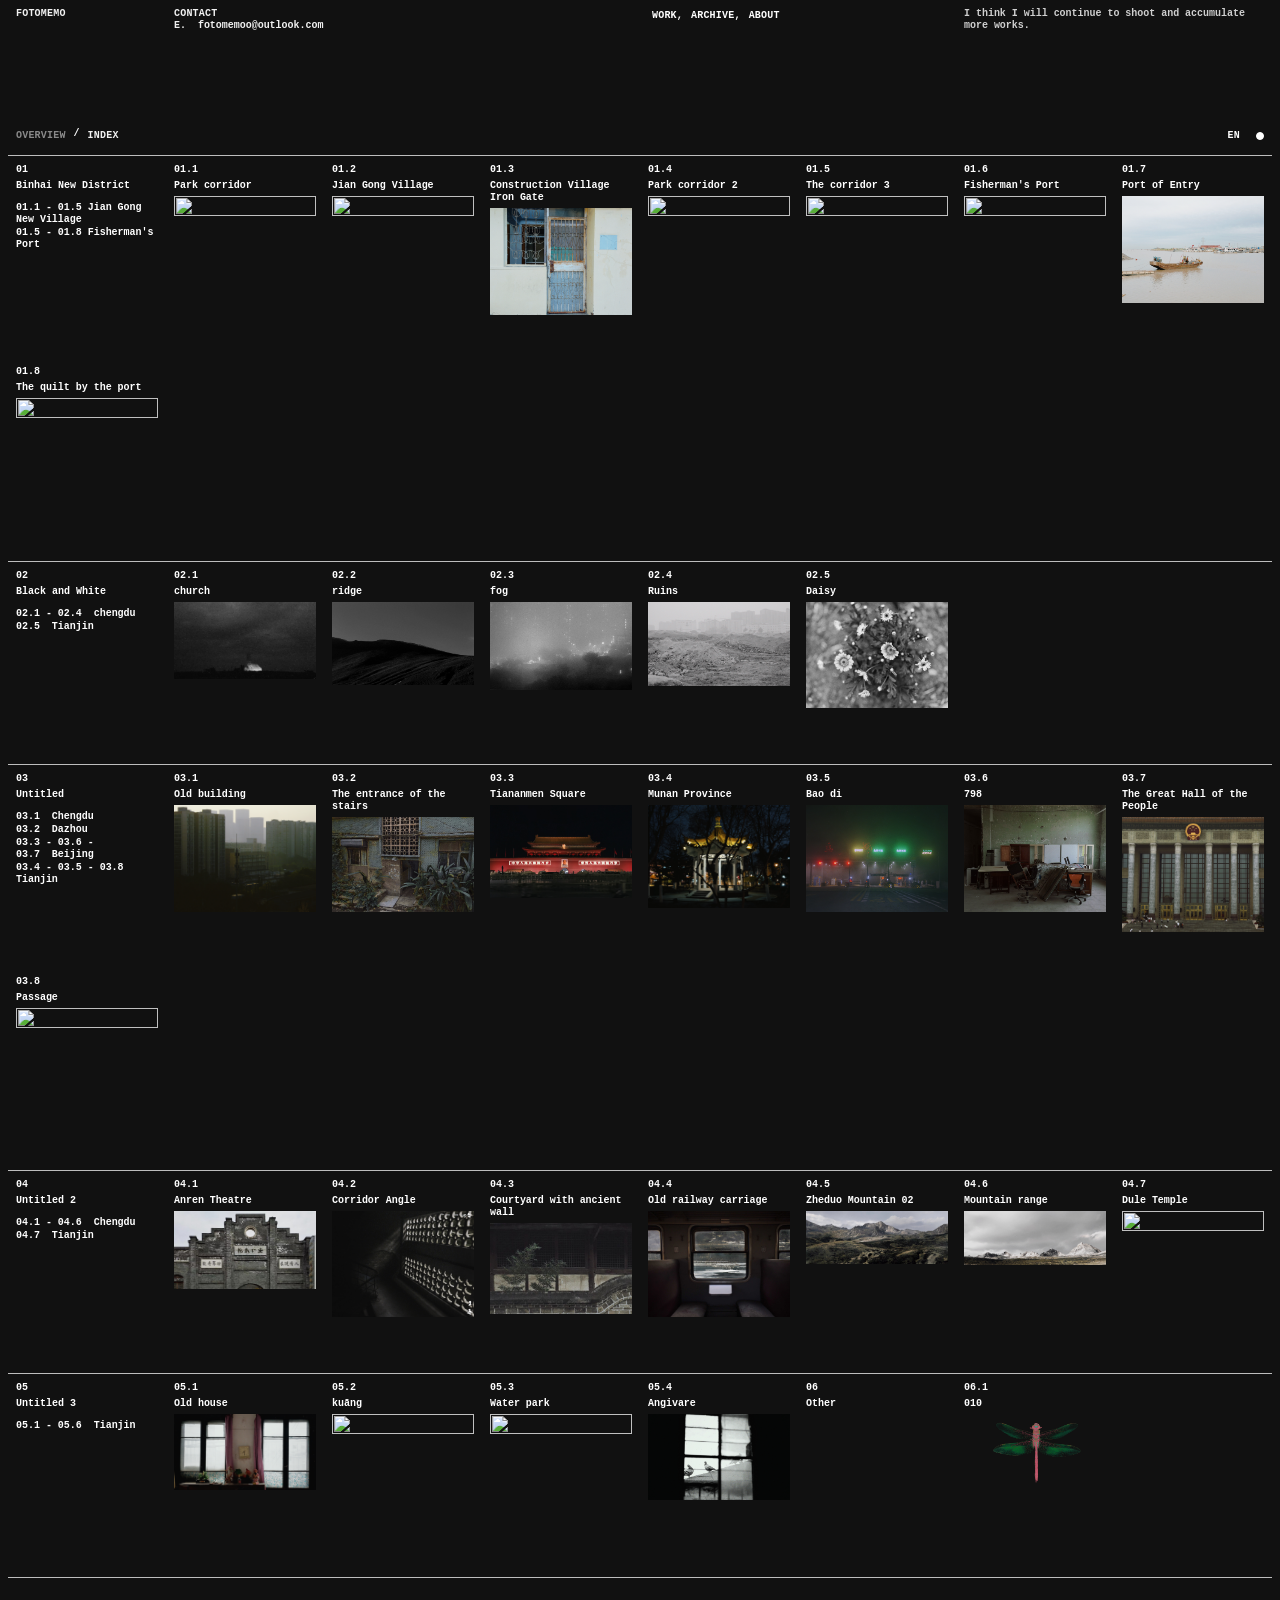
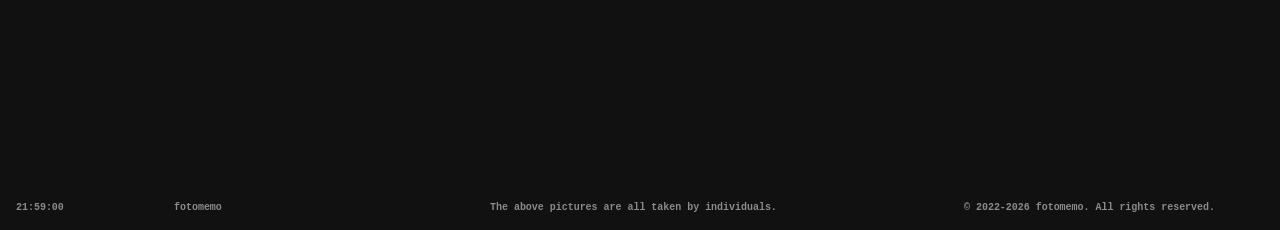
==== index.html @ 8e3dda67 "Add files via upload" ====
﻿<html lang="en" class="dark-mode"><head>
<meta charset="UTF-8">
<title>fotomemo</title>
<meta name="description" content="fotomemo is a creative studio specialised in brand identity design, print, packaging, website design and creative direction. ">
<meta name="viewport" content="initial-scale=1.0, width=device-width">
<link rel="icon" type="image/png" href="css/1.png">
<!-- 中文模式使用字体：Noto Serif SC 思源宋体细体 -->
<link rel="preconnect" href="https://fonts.googleapis.com">
<link rel="preconnect" href="https://fonts.gstatic.com" crossorigin>
<link href="https://fonts.googleapis.com/css2?family=Noto+Serif+SC:wght@200;300;400&display=swap" rel="stylesheet">

<style>

:root {
    --vw: 1vw;
    --scrollbar: 0px;
    --spacing4: 4px;
    --spacing6: 6px;
    --spacing8: 8px;
    --spacing12: 12px;
    --spacing16: 16px;
    --spacing24: 24px;
    --spacing32: 32px;
    --spacing40: 40px;
    --spacing64: 64px;
    --spacing80: 80px;
    --spacing120: 120px;
    --spacing200: 200px;
    --numberOfColumns: 24;
    --margin: 16px;
    --gutter: 16px;
    --column: calc(
        (1 / var(--numberOfColumns)) *
        ((100 * var(--vw)) - (var(--margin) * 2) - ((var(--numberOfColumns) - 1) * (var(--gutter))))
    );
    --ink: #434343;        /* 原站 black / #434343 */
    --ink-soft: #707070;   /* black750 */
    --ink-faint: #b4b1b1;  /* black500 */
    --line: #b4b1b1;       /* 下分隔线 */
    --line-strong: #707070; /* 顶/底部分隔线 */
    --bg: #fff;
    --bg-soft: #f0f0f0;   /* hover背景 & loader背景 */
    --bg-warm: #f0f0f0;
    --ease: cubic-bezier(0.33, 1, 0.68, 1);
    --ease-soft: cubic-bezier(0.95, 0, 0.3, 1);
}
@media (max-width: 900px) {
    :root {
        --spacing80: 64px;
        --spacing120: 80px;
        --spacing200: 120px;
        --numberOfColumns: 12;
    }
}
@media (max-width: 480px) {
    :root {
        --spacing16: 8px;
        --spacing24: 16px;
        --spacing32: 24px;
        --spacing40: 32px;
        --spacing64: 40px;
        --spacing80: 64px;
        --spacing120: 80px;
        --spacing200: 120px;
        --numberOfColumns: 12;
    }
}

html {
    box-sizing: border-box;
    text-rendering: optimizeLegibility;
    -webkit-text-size-adjust: none;
    -webkit-font-smoothing: antialiased;
    color: var(--ink);
    background-color: var(--bg);
    font-family: 'Courier New', monospace;
    font-size: 10px;
    line-height: 12px;
    letter-spacing: -0.0025em;
    font-weight: 700;
    text-transform: none;
}
@media (max-width: 480px) {
    html { font-size: 9px; line-height: 11px; }
}

*,
*::before,
*::after {
    box-sizing: inherit;
    margin: 0;
    padding: 0;
}

h1, h2, h3, h4, h5, h6 {
    font-family: inherit;
    font-size: 10px;
    line-height: 12px;
    letter-spacing: 0.02em;
    font-weight: 700;
    text-transform: uppercase;
}
@media (max-width: 480px) {
    h1, h2, h3, h4, h5, h6 { font-size: 9px; line-height: 11px; }
}

p, span {
    font-family: inherit;
    font-size: 10px;
    line-height: 12px;
    letter-spacing: -0.0025em;
    font-weight: 700;
    text-transform: none;
}
@media (max-width: 480px) {
    p, span { font-size: 9px; line-height: 11px; }
}

a { color: inherit; text-decoration: none; }
a, button { display: inherit; text-align: inherit; cursor: pointer; pointer-events: auto; }
a, button, input, textarea { margin: 0; padding: 0; color: inherit; }
button, input, textarea { font: inherit; background-color: transparent; outline: none; border: none; }
::selection { background: var(--bg-soft); }

.tabular { font-feature-settings: "tnum" on, "lnum" on; }

.heading { font-size: 28px; line-height: 28px; letter-spacing: -0.01em; font-weight: 700; }
@media (max-width: 480px) { .heading { font-size: 20px; line-height: 20px; } }

.body { font-size: 10px; line-height: 12px; letter-spacing: -0.0025em; font-weight: 700; }
@media (max-width: 480px) { .body { font-size: 9px; line-height: 11px; } }

.bodyUppercase { font-size: 10px; line-height: 12px; letter-spacing: -0.0025em; font-weight: 700; text-transform: uppercase; letter-spacing: 0.02em; }
@media (max-width: 480px) { .bodyUppercase { font-size: 9px; line-height: 11px; } }

.caption { font-size: 9px; line-height: 11px; letter-spacing: -0.005em; font-weight: 700; }
@media (max-width: 480px) { .caption { font-size: 8px; line-height: 11px; } }

.captionUppercase { font-size: 9px; line-height: 11px; letter-spacing: -0.005em; font-weight: 700; text-transform: uppercase; letter-spacing: 0.02em; }
@media (max-width: 480px) { .captionUppercase { font-size: 8px; line-height: 11px; } }

.button {
    font-size: 10px;
    line-height: 12px;
    letter-spacing: -0.0025em;
    font-weight: 700;
    text-transform: uppercase;
    letter-spacing: 0.02em;
    white-space: nowrap;
    color: var(--ink);
    transition: color 0.15s var(--ease);
    cursor: pointer;
    user-select: none;
    background: transparent;
    border: none;
}
@media (max-width: 480px) { .button { font-size: 9px; line-height: 11px; } }
@media (hover: hover) { .button:hover { color: var(--ink-soft); } }

.buttonSecondary {
    font-size: 10px;
    line-height: 12px;
    letter-spacing: -0.0025em;
    font-weight: 700;
    text-transform: uppercase;
    letter-spacing: 0.02em;
    white-space: nowrap;
    color: var(--ink);
    transition: color 0.15s var(--ease);
    cursor: pointer;
    user-select: none;
    background: transparent;
    border: none;
}
@media (max-width: 480px) { .buttonSecondary { font-size: 9px; line-height: 11px; } }
@media (hover: hover) { .buttonSecondary:hover { color: var(--ink-faint); } }

/* link 高亮 hover 样式（原站 Link_wrapper__BxkC_） */
.link {
    position: relative;
    left: -4px;
    padding: 2px 4px 1px;
    margin-top: -2px;
    margin-bottom: -1px;
    display: inline-flex;
    background-color: transparent;
    border-radius: 1px;
    white-space: pre-line;
    transition: background-color 0.15s var(--ease);
}
@media (hover: hover) { .link:hover { background-color: var(--bg-soft); } }
.link .bullet { margin-right: 1ch; }
.link .arrow {
    margin-left: 4px;
    margin-right: -2px;
    display: inline-flex;
}

/* Page 容器 */
.page {
    position: relative;
    z-index: 0;
    min-height: 100lvh;
    width: calc(100 * var(--vw));
    display: flex;
    flex-direction: column;
    animation: pageFade 1.1s var(--ease) both;
}

@keyframes pageFade {
    from { opacity: 0; }
    to { opacity: 1; }
}

/* =========================================================
   Header：position:absolute 顶栏（3列栅格布局）
   + position:fixed 底部导航
   ========================================================= */
.header-wrapper { display: contents; }

.header-absolute {
    position: absolute;
    z-index: 2;
    padding: var(--spacing8) var(--margin) 0 var(--margin);
    display: grid;
    grid-template-columns:
        calc(3*var(--column) + 2*var(--gutter))
        calc(15*var(--column) + 14*var(--gutter))
        calc(6*var(--column) + 5*var(--gutter));
    column-gap: var(--gutter);
    align-items: start;
    justify-items: start;
    mix-blend-mode: normal;
    color: var(--ink);
}
@media (max-width: 900px) {
    .header-absolute {
        position: relative;
        padding-bottom: var(--spacing120);
        grid-template-columns:
            calc(6*var(--column) + 5*var(--gutter))
            calc(6*var(--column) + 5*var(--gutter));
        mix-blend-mode: normal;
        color: var(--ink);
    }
    .header-absolute .header-tagline { display: none; }
}
.header-absolute h1 { margin: 0; mix-blend-mode: normal; color: var(--ink); }

.header-enquiries { display: flex; flex-direction: column; gap: 4px; }
.header-tagline { align-self: start; justify-self: start; }
.header-tagline p { opacity: 0.85; }

.header-fixed {
    position: fixed;
    z-index: 4;
    top: var(--spacing8);
    left: calc(var(--margin) + 12*var(--column) + 12*var(--gutter));
}
@media (max-width: 900px) {
    .header-fixed {
        top: auto;
        left: 0;
        bottom: 0;
    }
}
.header-fixed .header-navigation {
    display: flex;
    gap: 0;
}
@media (max-width: 900px) {
    .header-fixed .header-navigation {
        height: var(--spacing40);
        width: calc(100 * var(--vw));
        justify-content: center;
        align-items: center;
        background-color: var(--bg);
        border-top: 1px solid var(--ink);
    }
}
.header-fixed .header-navigation .link {
    padding: 2px 4px 1px;
    margin: 0;
    left: 0;
}

/* =========================================================
   HomePage Wrapper + Overview/Index 切换
   ========================================================= */
.home-wrapper {
    position: relative;
    padding-top: var(--spacing120);
}
@media (max-width: 900px) {
    .home-wrapper { padding-top: 0; }
}

.home-navigation {
    position: sticky;
    z-index: 2;
    top: 0;
    padding: var(--spacing8) var(--margin) var(--spacing12);
    display: flex;
    justify-content: space-between;
    align-items: center;
    background-color: var(--bg);
}
.home-views { display: flex; align-items: center; }
.home-views .view-btn.button.is-active { color: var(--ink-faint); }
.home-views .view-divider {
    position: relative;
    top: -2px;
    left: -4px;
    padding: 2px 4px 1px;
}
.home-right {
    display: flex;
    align-items: center;
    gap: 16px;
}
/* 暗黑切换按钮：放在 Index 栏右侧 */
.dark-toggle {
    flex-shrink: 0;
    width: 8px;
    height: 8px;
    border-radius: 50%;
    background: #000;
    border: 1px solid #000;
    cursor: pointer;
    transition: background 0.35s var(--ease), border-color 0.35s var(--ease), transform 0.25s var(--ease), box-shadow 0.4s;
}
/* 中英文切换：只显示 EN；黑色 = 英文未翻译，灰色 = 已翻译成中文 */
.lang-toggle {
    display: inline-flex;
    align-items: center;
    cursor: pointer;
    user-select: none;
}
.lang-toggle .lt-opt { opacity: 1; transition: opacity 0.3s var(--ease); }
.lang-toggle.is-zh .lt-opt { opacity: 0.35; }
/* 中文模式：内容文字改用思源宋体细体（仅中文生效，不影响英文排版） */
html[lang="zh-CN"] [data-i18n] {
    font-family: "Noto Serif SC", "Songti SC", "SimSun", serif;
    font-weight: 300;
    text-transform: none;
    letter-spacing: 0;
}

/* =========================================================
   ProjectsOverview：横向8列卡片（每项目=1行×8卡片）
   卡片1：项目文本信息；卡片2-8：图片缩略图。
   卡片宽度：3*--column + 3*--gutter（即8张一排=24列）
   ========================================================= */
.projects-overview {
    margin: 0 calc(var(--margin)/2);
    display: flex;
    flex-direction: row;
    flex-wrap: wrap;
    border-top: 1px solid var(--line-strong);
    /* 去掉外层多余的底部长线（那条就是你说「多了」的蓝箭头指的线）
       改由每排末尾的 overview-row-line 画一条 24 列全宽横线，
       最后一排（哪怕不满 8 张）也画一条，这样所有横线长度完全一样，
       跟上面 border-top 一样长、且不会多一条外框线 */
    align-content: flex-start;
    position: relative;
    /* 最后一排横线后，到下方 footer 的距离保留给用户调的 --spacing120 */
    padding-bottom: var(--spacing120);
}

/* 每排末尾画一条完整横跨 24 列的横线：
   - 位置：在该排最后一张 overview-card 后面
   - 用法：在 HTML 每 8 张卡后放 <div class="overview-row-line"></div>
*/
.projects-overview .overview-row-line {
    flex-basis: 100%;
    height: 0;
    border: none;
    border-top: 1px solid var(--line-strong);
    margin: 0;
    flex-shrink: 0;
}

.overview-card {
    width: calc(3*var(--column) + 3*var(--gutter));
    padding: var(--spacing8) calc(var(--gutter)/2);
    /* 单张卡不单独画 border-bottom（否则不满 8 张的排会出现断一截的短线，
       就是你截图里蓝圈圈的那条"短"）。
       改由 .overview-row-line 在每个排的末尾统一画 24 列全宽横线。 */
    height: auto;
    min-height: calc((3*var(--column) + 2*var(--gutter))*1.2 + var(--spacing16) + var(--spacing8)*2);
    flex-shrink: 0;
}
@media (max-width: 480px) {
    .overview-card {
        width: calc(4*var(--column) + 4*var(--gutter));
        height: auto;
        min-height: 0;
    }
}
.overview-card:last-child { flex-grow: 0; }

/* 卡片 1：项目文本信息 */
.project-info {
    width: 100%;
    max-width: calc(3*var(--column) + 2*var(--gutter));
    min-height: calc((3*var(--column) + 2*var(--gutter))*1.2);
    height: auto;
    display: flex;
    flex-direction: column;
}
@media (max-width: 480px) {
    .project-info {
        max-width: calc(4*var(--column) + 3*var(--gutter));
        min-height: 0;
    }
}
.project-info .idx { margin-bottom: var(--spacing4); }
.project-info h3 {
    margin: 0 0 8px;
    font-size: 10px;
    line-height: 12px;
    letter-spacing: 0;
    text-transform: none;
    font-weight: 700;
}
.project-info .categories {
    display: flex;
    flex-direction: column;
    margin-top: 2px;
    gap: 1px;
}
.project-info .info-block {
    position: relative;
    margin-top: auto;
}
.project-info .solutions {
    display: flex;
    flex-direction: column;
    gap: 1px;
    opacity: 1;
    transition: opacity 0.3s var(--ease);
}
.project-info .view-project {
    position: absolute;
    bottom: 0; left: 0;
    opacity: 0;
    transition: opacity 0.3s var(--ease);
}
@media (hover: hover) {
    .project-info:hover .solutions { opacity: 0; }
    .project-info:hover .view-project { opacity: 1; }
}

/* 卡片 2-8：媒体缩略图 —— 去掉高度束缚，图片按原比例显示 */
.project-media {
    position: relative;
    width: 100%;
    max-width: calc(3*var(--column) + 2*var(--gutter));
    height: auto;
    display: flex;
    flex-direction: column;
}
@media (max-width: 480px) {
    .project-media { max-width: calc(4*var(--column) + 3*var(--gutter)); }
}
.project-media .media-index { margin-bottom: var(--spacing4); }
.project-media .media-container {
    position: relative;
    width: 100%;
    height: auto;
    display: flex;
    flex-direction: column;
}
.project-media .media-label {
    position: relative;
    top: 0;
    z-index: 1;
    opacity: 1;
    margin-bottom: 4px;
    transition: opacity 0.3s var(--ease);
}
.project-media .media-item,
.project-media .media-item .media-img {
    position: relative;
    width: 100%;
    height: auto;
}
.project-media .media-img img {
    object-position: center;
    /* 按原图比例：不裁剪 */
    object-fit: contain;
    width: 100%;
    height: auto;
    display: block;
    background-color: transparent;
    transition: opacity 0.3s var(--ease);
}
/* 原站：媒体图片初始 opacity 0（只有 loader），hover/active 时 fade in；
   我们简化用 opacity 1 作为默认，hover 时降亮；loader 占位保留 */
.project-media .media-img .loader {
    position: absolute;
    inset: 0;
    background-color: var(--bg-soft);
    opacity: 0;
}
@media (hover: hover) {
    .project-media:hover .media-label { opacity: 0.15; }
    .project-media:hover .media-img img {
        opacity: 0.88;
        filter: brightness(0.92);
    }
}
/* 悬停半黑透明遮罩（用户要求） */
.project-media .media-img::after {
    content: "";
    position: absolute;
    inset: 0;
    background: rgba(0,0,0,0);
    transition: background 0.5s var(--ease);
    pointer-events: none;
    z-index: 2;
}
@media (hover: hover) {
    .project-media:hover .media-img::after { background: rgba(0,0,0,0.45); }
}

/* =========================================================
   INDEX 视图（ProjectIndexThumbnail，可展开）
   头部：5列（编号/标题/服务清单/时间/View Project）
   展开：横向滚动 8列 缩略图
   ========================================================= */
.projects-index {
    margin: 0 var(--margin);
    display: none;
    flex-direction: column;
    border-top: 1px solid var(--line-strong);
    padding-bottom: var(--spacing120);
}
.home-view.is-index .projects-index { display: flex; }
.home-view.is-index .projects-overview { display: none; }

.index-card {
    position: relative;
    padding: var(--spacing8) 0;
    display: flex;
    flex-direction: column;
    border-bottom: 1px solid var(--line-strong);
    transition: background-color 0.3s var(--ease);
    cursor: pointer;
}
@media (hover: hover) {
    .index-card:hover { background-color: var(--bg-soft); }
}

.index-head {
    display: grid;
    grid-template-columns:
        calc(3*var(--column) + 2*var(--gutter))
        calc(5*var(--column) + 4*var(--gutter))
        calc(4*var(--column) + 3*var(--gutter))
        calc(6*var(--column) + 5*var(--gutter))
        auto;
    column-gap: var(--gutter);
    min-height: 48px;
    align-items: start;
}
@media (max-width: 900px) {
    .index-head {
        min-height: 44px;
        column-gap: 0;
        grid-template-columns: auto 1fr calc(6*var(--column) + 5*var(--gutter));
    }
    .index-head .idx { margin-right: var(--spacing8); }
    .index-head .title { padding-right: var(--gutter); }
    .index-head .services { display: none; }
}
.index-head .view-btn { justify-self: end; white-space: nowrap; }

.index-services { display: flex; flex-direction: column; gap: 1px; }
.index-timeline {
    white-space: nowrap;
    display: flex;
    flex-direction: column;
    gap: 1px;
}
@media (max-width: 900px) {
    .index-timeline { display: none; }
}

.index-media {
    position: relative;
    overflow: hidden;
}
.index-media .media-row {
    padding-top: var(--spacing24);
    position: relative;
    display: grid;
    grid-auto-flow: column;
    grid-auto-columns: calc(2*var(--column) + var(--gutter));
    column-gap: var(--gutter);
    overflow-x: auto;
}
@media (max-width: 900px) {
    .index-media .media-row {
        grid-auto-columns: calc(3*var(--column) + 2*var(--gutter));
    }
}
.index-media .media-item {
    display: flex;
    flex-direction: column;
    gap: 6px;
    padding-bottom: var(--spacing16);
    cursor: pointer;
    transition: opacity 0.2s var(--ease);
}
@media (hover: hover) {
    .index-media .media-item:hover {
        opacity: 0.7;
    }
}
.index-media .media-item img {
    width: 100%;
    height: auto;
    object-fit: contain;
    background: transparent;
    display: block;
}
.index-media .media-item::after { display: none; }

/* =========================================================
   Footer 严格按原站：内容区 3 列 + 底部 4 列 + 右下 Newsletter
   ========================================================= */
.footer-wrapper {
    padding: var(--spacing40) var(--margin) var(--spacing16) var(--margin);
    margin-top: auto;
    display: grid;
    row-gap: var(--spacing200);
}
@media (max-width: 900px) {
    .footer-wrapper {
        padding-top: 0;
        padding-bottom: calc(var(--spacing64) + var(--spacing32));
    }
}
.footer-content {
    display: grid;
    grid-template-columns:
        calc(3*var(--column) + 2*var(--gutter))
        calc(15*var(--column) + 14*var(--gutter));
    column-gap: var(--gutter);
    align-items: start;
}
@media (max-width: 900px) {
    .footer-content {
        margin-top: -1px;
        padding-top: var(--spacing40);
        grid-template-columns:
            calc(4*var(--column) + 3*var(--gutter))
            calc(8*var(--column) + 7*var(--gutter));
        border-top: 1px solid var(--ink-soft);
    }
}
.footer-content .footer-contact {
    display: grid;
    row-gap: var(--spacing16);
}

.footer-bottom {
    display: grid;
    grid-template-columns:
        calc(3*var(--column) + 2*var(--gutter))
        calc(6*var(--column) + 5*var(--gutter))
        calc(9*var(--column) + 8*var(--gutter))
        calc(6*var(--column) + 5*var(--gutter));
    column-gap: var(--gutter);
    align-items: end;
    color: var(--ink-faint);
    padding-top: var(--spacing64);
    border-top: none;
}
@media (max-width: 900px) {
    .footer-bottom {
        display: flex;
        flex-direction: column;
        align-items: flex-start;
        padding-top: var(--spacing32);
        border-top: none;
    }
    .footer-bottom .copyright { order: 1; }
    .footer-bottom .footer-time { order: 0; white-space: pre-line; }
    .footer-bottom .footer-tagline { order: 2; width: calc(8*var(--column) + 7*var(--gutter)); margin-top: var(--spacing8); }
    .footer-bottom .footer-copy { order: 3; margin-top: var(--spacing8); }
}
.footer-bottom .footer-time { white-space: nowrap; }
.footer-bottom .footer-tagline { justify-self: start; }

/* =========================================================
   暗黑模式（保留原站时钟/城市定位/暗黑切换的兼容层）
   规则：.dark-mode 挂在 <html> 上就足够（body 继承）
   ========================================================= */
html.dark-mode,
html.dark-mode body {
    color: #fff;
    background-color: #111;
    --ink: #f1f1f1;
    --ink-soft: #bdbdbd;
    --ink-faint: #8a8a8a;
    --line: #555;
    --line-strong: #bdbdbd;
    --bg: #111;
    --bg-soft: #1e1e1e;
    --bg-warm: #1e1e1e;
}
html.dark-mode .page,
html.dark-mode .home-wrapper,
html.dark-mode main,
html.dark-mode .footer-wrapper,
html.dark-mode .projects-overview,
html.dark-mode .projects-index,
html.dark-mode .overview-card,
html.dark-mode .index-card,
html.dark-mode .project-info,
html.dark-mode .project-media {
    background-color: var(--bg);
}
html.dark-mode ::selection { background: var(--bg-soft); color: #fff; }

/* 暗黑模式下 Index 栏的切换按钮显示为白底 */
html.dark-mode .dark-toggle {
    background: #fff;
    border-color: #fff;
}
@media (hover: hover) {
    .dark-toggle:hover {
        transform: scale(1.25);
        box-shadow: 0 0 0 2px rgba(255, 220, 0, 0.35);
    }
    html.dark-mode .dark-toggle:hover {
        box-shadow: 0 0 0 2px rgba(255, 220, 0, 0.45);
    }
}

/* 保留main-image（原有脚本次调用到的元素） */
#main-image { transition: opacity 1s ease; display: none; }

/* reduced motion 兼容 */
@media (prefers-reduced-motion: reduce) {
    .page { animation: none; opacity: 1; }
    .project-media .media-img img,
    .project-media .media-label { transition: none; }
    .project-media .media-img::after { transition: none; }
}

/* View 切换显示控制 */
.home-view .projects-overview,
.home-view .projects-index { display: none; }
.home-view[data-v="overview"] .projects-overview { display: flex; }
.home-view[data-v="index"] .projects-index { display: flex; }

/* =========================================================
   图片点击放大 — 仿 photograph.html 风格：
   页面内容缓缓隐去，图片淡入居中；再点击缓缓恢复
   ========================================================= */
.header-wrapper,
.home-wrapper,
.footer-wrapper {
    transition: opacity 2.5s ease;
}
.page.dimmed .header-wrapper,
.page.dimmed .home-wrapper,
.page.dimmed .footer-wrapper {
    opacity: 0;
    visibility: hidden;
    pointer-events: none;
}
.single-image-frame {
    position: fixed;
    top: 0;
    left: 0;
    width: 100%;
    height: 100%;
    z-index: 9999;
    display: none;
    justify-content: center;
    align-items: center;
    cursor: pointer;
}
.single-image-frame.active {
    display: flex;
}
.single-image {
    opacity: 0;
    transition: opacity 2.5s ease;
    max-width: 80%;
    max-height: 80%;
    object-fit: contain;
    display: block;
}

/* =========================================================
   Hide Scrollbars — 隐藏所有滚动条
   ========================================================= */
* {
    scrollbar-width: none; /* Firefox */
    -ms-overflow-style: none; /* IE/Edge */
}
*::-webkit-scrollbar {
    display: none; /* Chrome/Safari/Webkit */
}
</style>
<style id="__web-inspector-hide-shortcut-style__">
.__web-inspector-hide-shortcut__, .__web-inspector-hide-shortcut__ *
{
    visibility: hidden !important;
}
</style></head>
<body class="dark-mode">

<div class="page">

<!-- ============ HEADER ============ -->
<header class="header-wrapper">
    <div class="header-absolute">
        <a href="/">
            <h1>fotomemo</h1>
        </a>
        <div class="header-enquiries">
            <div>
                <h3>Contact</h3>
                <div><a class="link" href="mailto:fotomemoo@outlook.com"><span class="body">E.&nbsp;&nbsp;</span>fotomemoo@outlook.com</a></div>
            </div>
        </div>
        <div class="header-tagline">
            <p>I think I will continue to shoot and accumulate more works.</p>
        </div>
    </div>

    <div class="header-fixed">
        <nav class="header-navigation">
            <div class="link"><a href="index.html"><span class="bodyUppercase">Work,</span></a></div>
            <div class="link"><a href="archive.html"><span class="bodyUppercase">Archive,</span></a></div>
            <div class="link"><a href="about.html"><span class="bodyUppercase">About</span></a></div>
        </nav>
    </div>
</header>

<!-- ============ MAIN ============ -->
<main>
<div class="home-wrapper">

    <!-- 切换条 -->
    <div class="home-navigation">
        <div class="home-views">
            <button class="button view-btn tabular is-active" data-v="overview">
                <div class="link"><span class="bodyUppercase">Overview</span></div>
            </button>
            <div class="view-divider tabular">/</div>
            <button class="button view-btn tabular" data-v="index">
                <div class="link"><span class="bodyUppercase">Index</span></div>
            </button>
        </div>
        <div class="home-right">
            <div class="lang-toggle" id="langToggle" title="切换语言 / Switch language">
                <span class="bodyUppercase lt-opt">EN</span>
            </div>
            <div class="dark-toggle" id="darkToggle" role="button" aria-label="Toggle dark mode" title="Toggle theme"></div>
        </div>
    </div>

    <!-- ============ Projects OVERVIEW（默认显示） ============ -->
    <div class="home-view" data-v="overview">

                        <section class="projects-overview">

            <!-- ====== 01 Field Studies Flora ====== -->
            <div class="overview-card">
                <a class="project-info" href="#">
                    <div class="idx tabular">01</div>
                    <div><h3 class="tabular">Binhai New District</h3></div><div class="categories">
                        <div><span class="tabular">01.1 - 01.5                        </span><span>     Jian Gong New Village</span></div>
                        <div><span class="tabular">01.5 - 01.8   </span><span>Fisherman's Port</span></div>
                        
                    </div>
                    
                    <div class="info-block">
                        
                        <div class="view-project"><span class="buttonSecondary">2026
</span></div>
                    </div>
                </a>
            </div>
            <div class="overview-card">
                <div class="project-media">
                    <div class="media-index tabular">01.1</div>
                    <a class="media-container" href="#">
                        <div class="media-label"><span>Park corridor</span></div>
                        <div class="media-item"><div class="media-img"><img src="picture/741.jpg" alt=""><div class="loader"></div></div></div>
                    </a>
                </div>
            </div>
            <div class="overview-card">
                <div class="project-media">
                    <div class="media-index tabular">01.2</div>
                    <a class="media-container" href="#">
                        <div class="media-label"><span>Jian Gong Village</span></div>
                        <div class="media-item"><div class="media-img"><img src="picture/65.jpg" alt=""><div class="loader"></div></div></div>
                    </a>
                </div>
            </div>
            <div class="overview-card">
                <div class="project-media">
                    <div class="media-index tabular">01.3</div>
                    <a class="media-container" href="#">
                        <div class="media-label"><span>Construction Village Iron Gate</span></div>
                        <div class="media-item"><div class="media-img"><img src="picture/66.jpg" alt=""><div class="loader"></div></div></div>
                    </a>
                </div>
            </div>
            <div class="overview-card">
                <div class="project-media">
                    <div class="media-index tabular">01.4</div>
                    <a class="media-container" href="#">
                        <div class="media-label"><span>Park corridor 2</span></div>
                        <div class="media-item"><div class="media-img"><img src="picture/742.jpg" alt=""><div class="loader"></div></div></div>
                    </a>
                </div>
            </div>
            <div class="overview-card">
                <div class="project-media">
                    <div class="media-index tabular">01.5</div>
                    <a class="media-container" href="#">
                        <div class="media-label"><span>The corridor 3</span></div>
                        <div class="media-item"><div class="media-img"><img src="picture/743.jpg" alt=""><div class="loader"></div></div></div>
                    </a>
                </div>
            </div>
            <div class="overview-card">
                <div class="project-media">
                    <div class="media-index tabular">01.6</div>
                    <a class="media-container" href="#">
                        <div class="media-label"><span>Fisherman's Port</span></div>
                        <div class="media-item"><div class="media-img"><img src="picture/69.jpg" alt=""><div class="loader"></div></div></div>
                    </a>
                </div>
            </div>
            <div class="overview-card">
                <div class="project-media">
                    <div class="media-index tabular">01.7</div>
                    <a class="media-container" href="#">
                        <div class="media-label"><span>Port of Entry</span></div>
                        <div class="media-item"><div class="media-img"><img src="picture/68.jpg" alt=""><div class="loader"></div></div></div>
                    </a>
                </div>
            </div>
             <div class="overview-card">
                <div class="project-media">
                    <div class="media-index tabular">01.8</div>
                    <a class="media-container" href="#">
                        <div class="media-label"><span>The quilt by the port</span></div>
                        <div class="media-item"><div class="media-img"><img src="picture/70.jpg" alt=""><div class="loader"></div></div></div>
                    </a>
                </div>
            </div>

            <div class="overview-row-line"></div>

            <!-- ====== 02 Simone Bodmer-Turner ====== -->
            <div class="overview-card">
                <a class="project-info" href="#">
                    <div class="idx tabular">02</div>
                    <div><h3 class="tabular">Black and White</h3></div>
                    <div class="categories">
                        <div><span class="tabular">02.1 -  02.4&nbsp;&nbsp;</span><span>chengdu</span></div>
                        <div><span class="tabular">02.5&nbsp;&nbsp;</span><span>Tianjin</span></div>
                        
                    </div>
                    <div class="info-block">
                        
                        <div class="view-project"><span class="buttonSecondary">2018 - 2026
</span></div>
                    </div>
                </a>
            </div>
            <div class="overview-card">
                <div class="project-media">
                    <div class="media-index tabular">02.1</div>
                    <a class="media-container" href="#">
                        <div class="media-label"><span>church</span></div>
                        <div class="media-item"><div class="media-img"><img src="picture/15.jpg" alt=""><div class="loader"></div></div></div>
                    </a>
                </div>
            </div>
            <div class="overview-card">
                <div class="project-media">
                    <div class="media-index tabular">02.2</div>
                    <a class="media-container" href="#">
                        <div class="media-label"><span>ridge</span></div>
                        <div class="media-item"><div class="media-img"><img src="picture/14.jpg" alt=""><div class="loader"></div></div></div>
                    </a>
                </div>
            </div>
            <div class="overview-card">
                <div class="project-media">
                    <div class="media-index tabular">02.3</div>
                    <a class="media-container" href="#">
                        <div class="media-label"><span>fog</span></div>
                        <div class="media-item"><div class="media-img"><img src="picture/13.jpg" alt=""><div class="loader"></div></div></div>
                    </a>
                </div>
            </div>
            <div class="overview-card">
                <div class="project-media">
                    <div class="media-index tabular">02.4</div>
                    <a class="media-container" href="#">
                        <div class="media-label"><span>Ruins</span></div>
                        <div class="media-item"><div class="media-img"><img src="picture/60.JPG" alt=""><div class="loader"></div></div></div>
                    </a>
                </div>
            </div>
            <div class="overview-card">
                <div class="project-media">
                    <div class="media-index tabular">02.5</div>
                    <a class="media-container" href="#">
                        <div class="media-label"><span>Daisy</span></div>
                        <div class="media-item"><div class="media-img"><img src="picture/67.jpg" alt=""><div class="loader"></div></div></div>
                    </a>
                </div>
            </div>
            

            <div class="overview-row-line"></div>

            <!-- ====== 03 Ne Geurra ====== -->
            <div class="overview-card">
                <a class="project-info" href="#">
                    <div class="idx tabular">03</div>
                    <div><h3 class="tabular">Untitled</h3></div>
                    <div class="categories">
                        <div><span class="tabular">03.1&nbsp;&nbsp;</span><span>Chengdu</span></div>
                        <div><span class="tabular">03.2&nbsp;&nbsp;</span><span>Dazhou</span></div>
                        <div><span class="tabular">03.3 -  03.6  -  03.7&nbsp;&nbsp;</span><span>Beijing</span></div>
                        <div><span class="tabular">03.4 - 03.5 - 03.8</span><span>       Tianjin</span></div>
                    </div>
                    <div class="info-block">
                        

                        <div class="view-project"><span class="buttonSecondary">2023 - 2026</span></div>
                    </div>
                </a>
            </div>
            <div class="overview-card">
                <div class="project-media">
                    <div class="media-index tabular">03.1</div>
                    <a class="media-container" href="#">
                        <div class="media-label"><span>Old building</span></div>
                        <div class="media-item"><div class="media-img"><img src="picture/11.JPG" alt=""><div class="loader"></div></div></div>
                    </a>
                </div>
            </div>
            <div class="overview-card">
                <div class="project-media">
                    <div class="media-index tabular">03.2</div>
                    <a class="media-container" href="#">
                        <div class="media-label"><span>The entrance of the stairs</span></div>
                        <div class="media-item"><div class="media-img"><img src="picture/10.jpg" alt=""><div class="loader"></div></div></div>
                    </a>
                </div>
            </div>
            <div class="overview-card">
                <div class="project-media">
                    <div class="media-index tabular">03.3</div>
                    <a class="media-container" href="#">
                        <div class="media-label"><span>Tiananmen Square</span></div>
                        <div class="media-item"><div class="media-img"><img src="picture/9.JPG" alt=""><div class="loader"></div></div></div>
                    </a>
                </div>
            </div>
            <div class="overview-card">
                <div class="project-media">
                    <div class="media-index tabular">03.4</div>
                    <a class="media-container" href="#">
                        <div class="media-label"><span>Munan Province</span></div>
                        <div class="media-item"><div class="media-img"><img src="picture/63.jpg" alt=""><div class="loader"></div></div></div>
                    </a>
                </div>
            </div>
            <div class="overview-card">
                <div class="project-media">
                    <div class="media-index tabular">03.5</div>
                    <a class="media-container" href="#">
                        <div class="media-label"><span>Bao di</span></div>
                        <div class="media-item"><div class="media-img"><img src="picture/62.jpg" alt=""><div class="loader"></div></div></div>
                    </a>
                </div>
            </div>
            <div class="overview-card">
                <div class="project-media">
                    <div class="media-index tabular">03.6</div>
                    <a class="media-container" href="#">
                        <div class="media-label"><span>798</span></div>
                        <div class="media-item"><div class="media-img"><img src="picture/61.JPG" alt=""><div class="loader"></div></div></div>
                    </a>
                </div>
            </div>
            <div class="overview-card">
                <div class="project-media">
                    <div class="media-index tabular">03.7</div>
                    <a class="media-container" href="#">
                        <div class="media-label"><span>The Great Hall of the People</span></div>
                        <div class="media-item"><div class="media-img"><img src="picture/12.jpg" alt=""><div class="loader"></div></div></div>
                    </a>
                </div>
            </div><div class="overview-card">
                <div class="project-media">
                    <div class="media-index tabular">03.8</div>
                    <a class="media-container" href="#">
                        <div class="media-label"><span>Passage</span></div>
                        <div class="media-item"><div class="media-img"><img src="picture/64.jpg" alt=""><div class="loader"></div></div></div>
                    </a>
                </div>
            </div>

            <div class="overview-row-line"></div>

            <!-- ====== 04 Danny Kaplan Studio ====== -->
            <div class="overview-card">
                <a class="project-info" href="#">
                    <div class="idx tabular">04</div>
                    <div><h3 class="tabular">Untitled 2</h3></div>
                    <div class="categories">
                        <div><span class="tabular">04.1 - 04.6&nbsp;&nbsp;</span><span>Chengdu</span></div>
                        <div><span class="tabular">04.7&nbsp;&nbsp;</span><span>Tianjin</span></div>
                    </div>
                    <div class="info-block">
                        
                        <div class="view-project"><span class="buttonSecondary">2018 - 2025</span></div>
                    </div>
                </a>
            </div>
            <div class="overview-card">
                <div class="project-media">
                    <div class="media-index tabular">04.1</div>
                    <a class="media-container" href="#">
                        <div class="media-label"><span>Anren Theatre</span></div>
                        <div class="media-item"><div class="media-img"><img src="picture/6.jpg" alt=""><div class="loader"></div></div></div>
                    </a>
                </div>
            </div>
            <div class="overview-card">
                <div class="project-media">
                    <div class="media-index tabular">04.2</div>
                    <a class="media-container" href="#">
                        <div class="media-label"><span>Corridor Angle</span></div>
                        <div class="media-item"><div class="media-img"><img src="picture/5.jpg" alt=""><div class="loader"></div></div></div>
                    </a>
                </div>
            </div>
            <div class="overview-card">
                <div class="project-media">
                    <div class="media-index tabular">04.3</div>
                    <a class="media-container" href="#">
                        <div class="media-label"><span>Courtyard with ancient wall</span></div>
                        <div class="media-item"><div class="media-img"><img src="picture/4.jpg" alt=""><div class="loader"></div></div></div>
                    </a>
                </div>
            </div>
            <div class="overview-card">
                <div class="project-media">
                    <div class="media-index tabular">04.4</div>
                    <a class="media-container" href="#">
                        <div class="media-label"><span>Old railway carriage</span></div>
                        <div class="media-item"><div class="media-img"><img src="picture/3.jpg" alt=""><div class="loader"></div></div></div>
                    </a>
                </div>
            </div>
            <div class="overview-card">
                <div class="project-media">
                    <div class="media-index tabular">04.5</div>
                    <a class="media-container" href="#">
                        <div class="media-label"><span>Zheduo Mountain 02</span></div>
                        <div class="media-item"><div class="media-img"><img src="picture/2.jpg" alt=""><div class="loader"></div></div></div>
                    </a>
                </div>
            </div>
            <div class="overview-card">
                <div class="project-media">
                    <div class="media-index tabular">04.6</div>
                    <a class="media-container" href="#">
                        <div class="media-label"><span>Mountain range</span></div>
                        <div class="media-item"><div class="media-img"><img src="picture/1.jpg" alt=""><div class="loader"></div></div></div>
                    </a>
                </div>
            </div>
            <div class="overview-card">
                <div class="project-media">
                    <div class="media-index tabular">04.7</div>
                    <a class="media-container" href="#">
                        <div class="media-label"><span>Dule Temple</span></div>
                        <div class="media-item"><div class="media-img"><img src="picture/58.jpg" alt=""><div class="loader"></div></div></div>
                    </a>
                </div>
            </div>

            <div class="overview-row-line"></div>

            <!-- ====== 05 Handcrafted Modern ====== -->
            <div class="overview-card">
                <a class="project-info" href="#">
                    <div class="idx tabular">05</div>
                    <div><h3 class="tabular">Untitled 3</h3></div>
                    <div class="categories">
                        <div><span class="tabular">05.1 -  05.6&nbsp;&nbsp;</span><span>Tianjin</span></div>
                        
                        
                        
                    </div>
                    <div class="info-block">
                        
                        <div class="view-project"><span class="buttonSecondary">2025</span></div>
                    </div>
                </a>
            </div>
            <div class="overview-card">
                <div class="project-media">
                    <div class="media-index tabular">05.1</div>
                    <a class="media-container" href="#">
                        <div class="media-label"><span>Old house</span></div>
                        <div class="media-item"><div class="media-img"><img src="picture/36.jpg" alt=""><div class="loader"></div></div></div>
                    </a>
                </div>
            </div>
            <div class="overview-card">
                <div class="project-media">
                    <div class="media-index tabular">05.2</div>
                    <a class="media-container" href="#">
                        <div class="media-label"><span>kuāng</span></div>
                        <div class="media-item"><div class="media-img"><img src="picture/35.jpg" alt=""><div class="loader"></div></div></div>
                    </a>
                </div>
            </div>
            <div class="overview-card">
                <div class="project-media">
                    <div class="media-index tabular">05.3</div>
                    <a class="media-container" href="#">
                        <div class="media-label"><span>Water park</span></div>
                        <div class="media-item"><div class="media-img"><img src="picture/34.jpg" alt=""><div class="loader"></div></div></div>
                    </a>
                </div>
            </div>
            <div class="overview-card">
                <div class="project-media">
                    <div class="media-index tabular">05.4</div>
                    <a class="media-container" href="#">
                        <div class="media-label"><span>Angivare</span></div>
                        <div class="media-item"><div class="media-img"><img src="picture/33.jpg" alt=""><div class="loader"></div></div></div>
                    </a>
                </div>
            </div>

            <!-- ====== 06 F.Miller ====== -->
            <div class="overview-card">
                <a class="project-info" href="#">
                    <div class="idx tabular">06</div>
                    <div><h3 class="tabular">Other</h3></div>
                    
                    <div class="info-block">
                        
                        <div class="view-project"><span class="buttonSecondary">2024</span></div>
                    </div>
                </a>
            </div>
            <div class="overview-card">
                <div class="project-media">
                    <div class="media-index tabular">06.1</div>
                    <a class="media-container" href="#">
                        <div class="media-label"><span>010</span></div>
                        <div class="media-item"><div class="media-img"><img src="picture/010.png" alt=""><div class="loader"></div></div></div>
                    </a>
                </div>
            </div>

            <div class="overview-row-line"></div>

        </section>
        <!-- ============ Projects INDEX ============ -->
        <section class="projects-index">
            <article class="index-card">
                <div class="index-head">
                    <div class="idx tabular">01</div>
                    <div class="title"><a href="archive.html"><h3 class="tabular">Binhai New District</h3></a></div>
                    <div class="services index-services">
                        <div><span class="tabular">01.1&nbsp;&nbsp;</span><span>Branding</span></div>
                        <div><span class="tabular">01.2&nbsp;&nbsp;</span><span>Printed Matter</span></div>
                        <div><span class="tabular">01.3&nbsp;&nbsp;</span><span>Website</span></div>
                    </div>
                    <div class="timeline index-timeline">
                        <strong class="tabular">2024 Onward</strong>
                        <span>Brand Identity</span>
                        <span>Website</span>
                        <span>Print Assets</span>
                        <span>Digital Assets</span>
                    </div>
                    <div class="view-btn"><a class="buttonSecondary link" href="archive.html"><span>2026</span></a></div>
                </div>
                <div class="index-media">
                    <div class="media-row">
                        <div class="media-item"><span class="tabular caption">01.1</span><span class="caption">Park corridor</span><img src="picture/741.jpg" alt=""></div>
                        <div class="media-item"><span class="tabular caption">01.2</span><span class="caption">Jian Gong Village</span><img src="picture/65.jpg" alt=""></div>
                        <div class="media-item"><span class="tabular caption">01.3</span><span class="caption">Construction Village Iron Gate</span><img src="picture/66.jpg" alt=""></div>
                        <div class="media-item"><span class="tabular caption">01.4</span><span class="caption">Port of Entry</span><img src="picture/68.jpg" alt=""></div>
                        <div class="media-item"><span class="tabular caption">01.5</span><span class="caption">The corridor 3</span><img src="picture/743.jpg" alt=""></div>
                        <div class="media-item"><span class="tabular caption">01.6</span><span class="caption">Fisherman's Port</span><img src="picture/69.jpg" alt=""></div>
                        <div class="media-item"><span class="tabular caption">01.7</span><span class="caption">Park corridor 2</span><img src="picture/742.jpg" alt=""></div><div class="media-item"><span class="tabular caption">01.8</span><span class="caption">The quilt by the port</span><img src="picture/70.jpg" alt=""></div>
                    </div>
                </div>
            </article>
            <article class="index-card">
                <div class="index-head">
                    <div class="idx tabular">02</div>
                    <div class="title"><a href="#"><h3 class="tabular">Black and White</h3></a></div>
                    <div class="services index-services">
                        <div><span class="tabular">02.1&nbsp;&nbsp;</span><span>Branding</span></div>
                        <div><span class="tabular">02.2&nbsp;&nbsp;</span><span>Printed Matter</span></div>
                        <div><span class="tabular">02.3&nbsp;&nbsp;</span><span>Website</span></div>
                    </div>
                    <div class="timeline index-timeline">
                        <strong class="tabular">2025 Onward</strong>
                        <span>Brand Identity</span>
                        <span>Print Assets</span>
                        <span>Digital Assets</span>
                        <span>Website</span>
                        <span>Website Development</span>
                    </div>
                    <div class="view-btn"><a class="buttonSecondary link" href="#"><span>2018 - 2026</span></a></div>
                </div>
                <div class="index-media">
                    <div class="media-row">
                        
                        <div class="media-item"><span class="tabular caption">02.1</span><span class="caption">church</span><img src="picture/15.jpg" alt=""></div>
                        <div class="media-item"><span class="tabular caption">02.2</span><span class="caption">ridge</span><img src="picture/14.jpg" alt=""></div>
                        <div class="media-item"><span class="tabular caption">02.3</span><span class="caption">fog</span><img src="picture/13.jpg" alt=""></div><div class="media-item"><span class="tabular caption">02.4</span><span class="caption">Ruins</span><img src="picture/60.JPG" alt=""></div>
                        
                        <div class="media-item"><span class="tabular caption">02.5</span><span class="caption">Daisy</span><img src="picture/67.jpg" alt=""></div>
                        
                    </div>
                </div>
            </article>
            <article class="index-card">
                <div class="index-head">
                    <div class="idx tabular">03</div>
                    <div class="title"><a href="#"><h3 class="tabular">Untitled</h3></a></div>
                    <div class="services index-services">
                        <div><span class="tabular">03.1&nbsp;&nbsp;</span><span>Branding</span></div>
                        <div><span class="tabular">03.2&nbsp;&nbsp;</span><span>Art Direction</span></div>
                        <div><span class="tabular">03.3&nbsp;&nbsp;</span><span>Printed Matter</span></div>
                        <div><span class="tabular">03.4&nbsp;&nbsp;</span><span>Website</span></div>
                    </div>
                    <div class="timeline index-timeline">
                        <strong class="tabular">2024 Onward</strong>
                        <span>Brand Identity</span>
                        <span>Website Design</span>
                        <span>Website Development</span>
                        <span>Digital Assets</span>
                        <span>Print Assets</span>
                        <span>Signage</span>
                    </div>
                    <div class="view-btn"><a class="buttonSecondary link" href="#"><span>2023 - 2026</span></a></div>
                </div>
                <div class="index-media">
                    <div class="media-row">
                        <div class="media-item"><span class="tabular caption">03.1</span><span class="caption">Old building</span><img src="picture/11.JPG" alt=""></div>
                        <div class="media-item"><span class="tabular caption">03.2</span><span class="caption">The entrance of the stairs</span><img src="picture/10.jpg" alt=""></div>
                        <div class="media-item"><span class="tabular caption">03.3</span><span class="caption">Tiananmen Square</span><img src="picture/9.JPG" alt=""></div>
                        <div class="media-item"><span class="tabular caption">03.4</span><span class="caption">Munan Province</span><img src="picture/63.jpg" alt=""></div>
                        <div class="media-item"><span class="tabular caption">03.5</span><span class="caption">Bao di</span><img src="picture/62.jpg" alt=""></div>
                        <div class="media-item"><span class="tabular caption">03.6</span><span class="caption">798</span><img src="picture/61.JPG" alt=""></div>
                        <div class="media-item"><span class="tabular caption">03.7</span><span class="caption">The quilt by the port</span><img src="picture/12.jpg" alt=""></div>
                    <div class="media-item"><span class="tabular caption">03.8</span><span class="caption">Passage</span><img src="picture/64.jpg" alt=""></div></div>
                </div>
            </article>
            <article class="index-card">
                <div class="index-head">
                    <div class="idx tabular">04</div>
                    <div class="title"><a href="#"><h3 class="tabular">Untitled 2</h3></a></div>
                    <div class="services index-services">
                        <div><span class="tabular">04.1&nbsp;&nbsp;</span><span>Art Direction</span></div>
                        <div><span class="tabular">04.2&nbsp;&nbsp;</span><span>Website</span></div>
                    </div>
                    <div class="timeline index-timeline">
                        <strong class="tabular">2022 Onward</strong>
                        <span>E-Commerce Design</span>
                        <span>E-Commerce Development</span>
                        <span>Digital Assets</span>
                        <span>Print Assets</span>
                    </div>
                    <div class="view-btn"><a class="buttonSecondary link" href="#"><span>2018 - 2025</span></a></div>
                </div>
                <div class="index-media">
                    <div class="media-row">
                        <div class="media-item"><span class="tabular caption">04.1</span><span class="caption">Anren Theatre</span><img src="picture/6.jpg" alt=""></div>
                        <div class="media-item"><span class="tabular caption">04.2</span><span class="caption">Corridor Angle</span><img src="picture/5.jpg" alt=""></div>
                        <div class="media-item"><span class="tabular caption">04.3</span><span class="caption">Courtyard with ancient wall</span><img src="picture/4.jpg" alt=""></div>
                        <div class="media-item"><span class="tabular caption">04.4</span><span class="caption">Old railway carriage</span><img src="picture/3.jpg" alt=""></div>
                        <div class="media-item"><span class="tabular caption">04.5</span><span class="caption">Zheduo Mountain 02</span><img src="picture/2.jpg" alt=""></div>
                        <div class="media-item"><span class="tabular caption">04.6</span><span class="caption">Mountain range</span><img src="picture/1.jpg" alt=""></div>
                        <div class="media-item"><span class="tabular caption">04.7</span><span class="caption">Dule Temple</span><img src="picture/58.jpg" alt=""></div>
                    </div>
                </div>
            </article>
            <article class="index-card">
                <div class="index-head">
                    <div class="idx tabular">05</div>
                    <div class="title"><a href="#"><h3 class="tabular">Untitled 3</h3></a></div>
                    <div class="services index-services">
                        <div><span class="tabular">05.1&nbsp;&nbsp;</span><span>Printed Matter</span></div>
                        <div><span class="tabular">05.2&nbsp;&nbsp;</span><span>Art Direction</span></div>
                        <div><span class="tabular">05.3&nbsp;&nbsp;</span><span>Branding</span></div>
                        <div><span class="tabular">05.4&nbsp;&nbsp;</span><span>Website</span></div>
                    </div>
                    <div class="timeline index-timeline">
                        <strong class="tabular">2025</strong>
                        <span>Brand Identity</span>
                        <span>Website</span>
                        <span>Art Direction</span>
                        <span>Print Assets</span>
                        <span>Digital Assets</span>
                        <span>Website Development</span>
                    </div>
                    <div class="view-btn"><a class="buttonSecondary link" href="#"><span>2025</span></a></div>
                </div>
                <div class="index-media">
                    <div class="media-row">
                        <div class="media-item"><span class="tabular caption">05.1</span><span class="caption">Old house</span><img src="picture/36.jpg" alt=""></div>
                        <div class="media-item"><span class="tabular caption">05.2</span><span class="caption">kuāng</span><img src="picture/35.jpg" alt=""></div>
                        <div class="media-item"><span class="tabular caption">05.3</span><span class="caption">Water park</span><img src="picture/34.jpg" alt=""></div>
                        <div class="media-item"><span class="tabular caption">05.4</span><span class="caption">Angivare</span><img src="picture/33.jpg" alt=""></div>
                    </div>
                </div>
            </article>
            <article class="index-card">
                <div class="index-head">
                    <div class="idx tabular">06</div>
                    <div class="title"><a href="#"><h3 class="tabular">Other</h3></a></div>
                    <div class="services index-services">
                        <div><span class="tabular">06.1&nbsp;&nbsp;</span><span>Branding</span></div>
                        <div><span class="tabular">06.2&nbsp;&nbsp;</span><span>Packaging</span></div>
                        <div><span class="tabular">06.3&nbsp;&nbsp;</span><span>Website</span></div>
                    </div>
                    <div class="timeline index-timeline">
                        <strong class="tabular">2018 Onward</strong>
                        <span>Brand Identity</span>
                        <span>Packaging</span>
                        <span>Print Assets</span>
                        <span>E-Commerce Design</span>
                        <span>E-Commerce Development</span>
                        <span>Digital Assets</span>
                    </div>
                    <div class="view-btn"><a class="buttonSecondary link" href="#"><span>2024</span></a></div>
                </div>
                <div class="index-media">
                    <div class="media-row">
                        <div class="media-item"><span class="tabular caption">06.1</span><span class="caption">010</span><img src="picture/010.png" alt=""></div>
                    </div>
                </div>
            </article>

        </section>

    </div>

</div>
</main>

<!-- ============ FOOTER ============ -->
<footer class="footer-wrapper">
    <div class="footer-bottom">
        <div class="footer-time">
            <div id="currentTime" class="tabular">01:58:29</div>
        </div>
        <div class="copyright">
            <div><h3> </h3></div>
            <div><span id="city-name">fotomemo</span></div>
        </div>
        <div class="footer-tagline">
            <p>The above pictures are all taken by individuals.</p>
        </div>
        <div class="footer-copy tabular">©&nbsp;2022-2026 fotomemo. All rights reserved.</div>
    </div>
</footer>

</div>

<!-- ====== 图片放大框（仿 photograph.html 风格） ====== -->
<div class="single-image-frame" id="singleImageFrame">
    <img class="single-image" src="" alt="">
</div>

<script src="https://code.jquery.com/jquery-3.7.1.slim.min.js"></script>
<script src="lang-switch.js"></script>

<script>
(function(){
    var wrap = document.querySelector('.home-view');
    if (!wrap) return;
    document.querySelectorAll('.view-btn').forEach(function(btn){
        btn.addEventListener('click', function(){
            var v = btn.getAttribute('data-v') || 'overview';
            wrap.setAttribute('data-v', v);
            document.querySelectorAll('.view-btn').forEach(function(b){
                b.classList.toggle('is-active', b === btn);
            });
        });
    });
})();
</script>

<script>
(function(){
    function pad(n){ return n<10 ? '0'+n : ''+n; }
    var tEl = document.getElementById('currentTime');
    var KEY_OVERRIDE = 'theme_override'; // 1 表示用户手动切过
    var KEY_DARK     = 'theme_dark';     // '1' = dark, '0' = light

    function applyDark(turnOn){
        var on = !!turnOn;
        var root = document.documentElement;
        if (root.classList.contains('dark-mode') !== on) {
            if (on) root.classList.add('dark-mode');
            else    root.classList.remove('dark-mode');
        }
        if (document.body) {
            if (document.body.classList.contains('dark-mode') !== on) {
                if (on) document.body.classList.add('dark-mode');
                else    document.body.classList.remove('dark-mode');
            }
        }
    }
    function autoWantsDark(){
        var d = new Date();
        var h = d.getHours();
        return (h >= 18 || h < 6);
    }
    function syncTheme(){
        var override = localStorage.getItem(KEY_OVERRIDE) === '1';
        var on;
        if (override) {
            on = localStorage.getItem(KEY_DARK) === '1';
        } else {
            on = autoWantsDark();
        }
        applyDark(on);
    }
    function tick(){
        var d = new Date();
        if (tEl) tEl.textContent = pad(d.getHours())+':'+pad(d.getMinutes())+':'+pad(d.getSeconds());
        syncTheme();
    }
    // 初始化立即同步，避免页面首帧白→黑闪烁
    try { syncTheme(); } catch(e) {}
    tick();
    setInterval(tick, 1000);

    // 用户手动切换：保存覆盖状态
    var tog = document.getElementById('darkToggle');
    if (tog) {
        var handler = function(ev){
            ev && ev.preventDefault && ev.preventDefault();
            var isDarkNow = document.documentElement.classList.contains('dark-mode');
            var next = !isDarkNow;
            applyDark(next);
            try {
                localStorage.setItem(KEY_OVERRIDE, '1');
                localStorage.setItem(KEY_DARK, next ? '1' : '0');
            } catch(e) {}
        };
        tog.addEventListener('click', handler);
        tog.addEventListener('keydown', function(ev){
            if (ev.key === 'Enter' || ev.key === ' ') handler(ev);
        });
    }
})();
</script>

<script>
(function(){
    var el = document.getElementById('city-name');
    if (el) el.textContent = 'fotomemo';
})();
</script>






































<script>(function(){
    var frame = document.getElementById('singleImageFrame');
    var frameImg = frame.querySelector('.single-image');
    var page = document.querySelector('.page');
    var isOpen = false;
    var closeTimer = null;

    function openFrame(src) {
        if (isOpen) return;
        isOpen = true;
        // 若上一次退出的收尾定时器还在跑，先取消，避免它把新打开的框移除导致黑屏
        if (closeTimer) {
            clearTimeout(closeTimer);
            closeTimer = null;
        }
        frameImg.src = src;
        // 页面内容缓缓隐去，图片淡入居中
        page.classList.add('dimmed');
        frame.classList.add('active');
        frame.style.pointerEvents = 'auto';
        document.body.style.overflow = 'hidden';
        setTimeout(function() {
            frameImg.style.opacity = 1;
        }, 50);
    }

    function closeFrame() {
        if (!isOpen) return;
        isOpen = false;
        // 图片淡出与页面恢复同时进行，时长与打开一致（2.5秒）
        frameImg.style.opacity = 0;
        page.classList.remove('dimmed');
        // 退出时立即放行点击，动画期间即可操作网页
        frame.style.pointerEvents = 'none';
        document.body.style.overflow = '';
        closeTimer = setTimeout(function() {
            closeTimer = null;
            // 只有仍处于关闭状态时才移除；若期间又重新打开则不动
            if (!isOpen) frame.classList.remove('active');
        }, 2500);
    }

    // 点击放大框任意处退出（缓缓恢复）
    frame.addEventListener('click', function(e) {
        e.stopPropagation();
        closeFrame();
    });

    // Overview 视图中的媒体卡片点击放大
    document.querySelectorAll('.media-container').forEach(function(c) {
        c.addEventListener('click', function(e) {
            e.preventDefault();
            var img = c.querySelector('img');
            if (img && img.src) openFrame(img.src);
        });
    });

    // Index 视图中的缩略图点击放大
    document.querySelectorAll('.index-media .media-item').forEach(function(item) {
        item.addEventListener('click', function(e) {
            e.preventDefault();
            var img = item.querySelector('img');
            if (img && img.src) openFrame(img.src);
        });
    });
})();
</script></body></html>
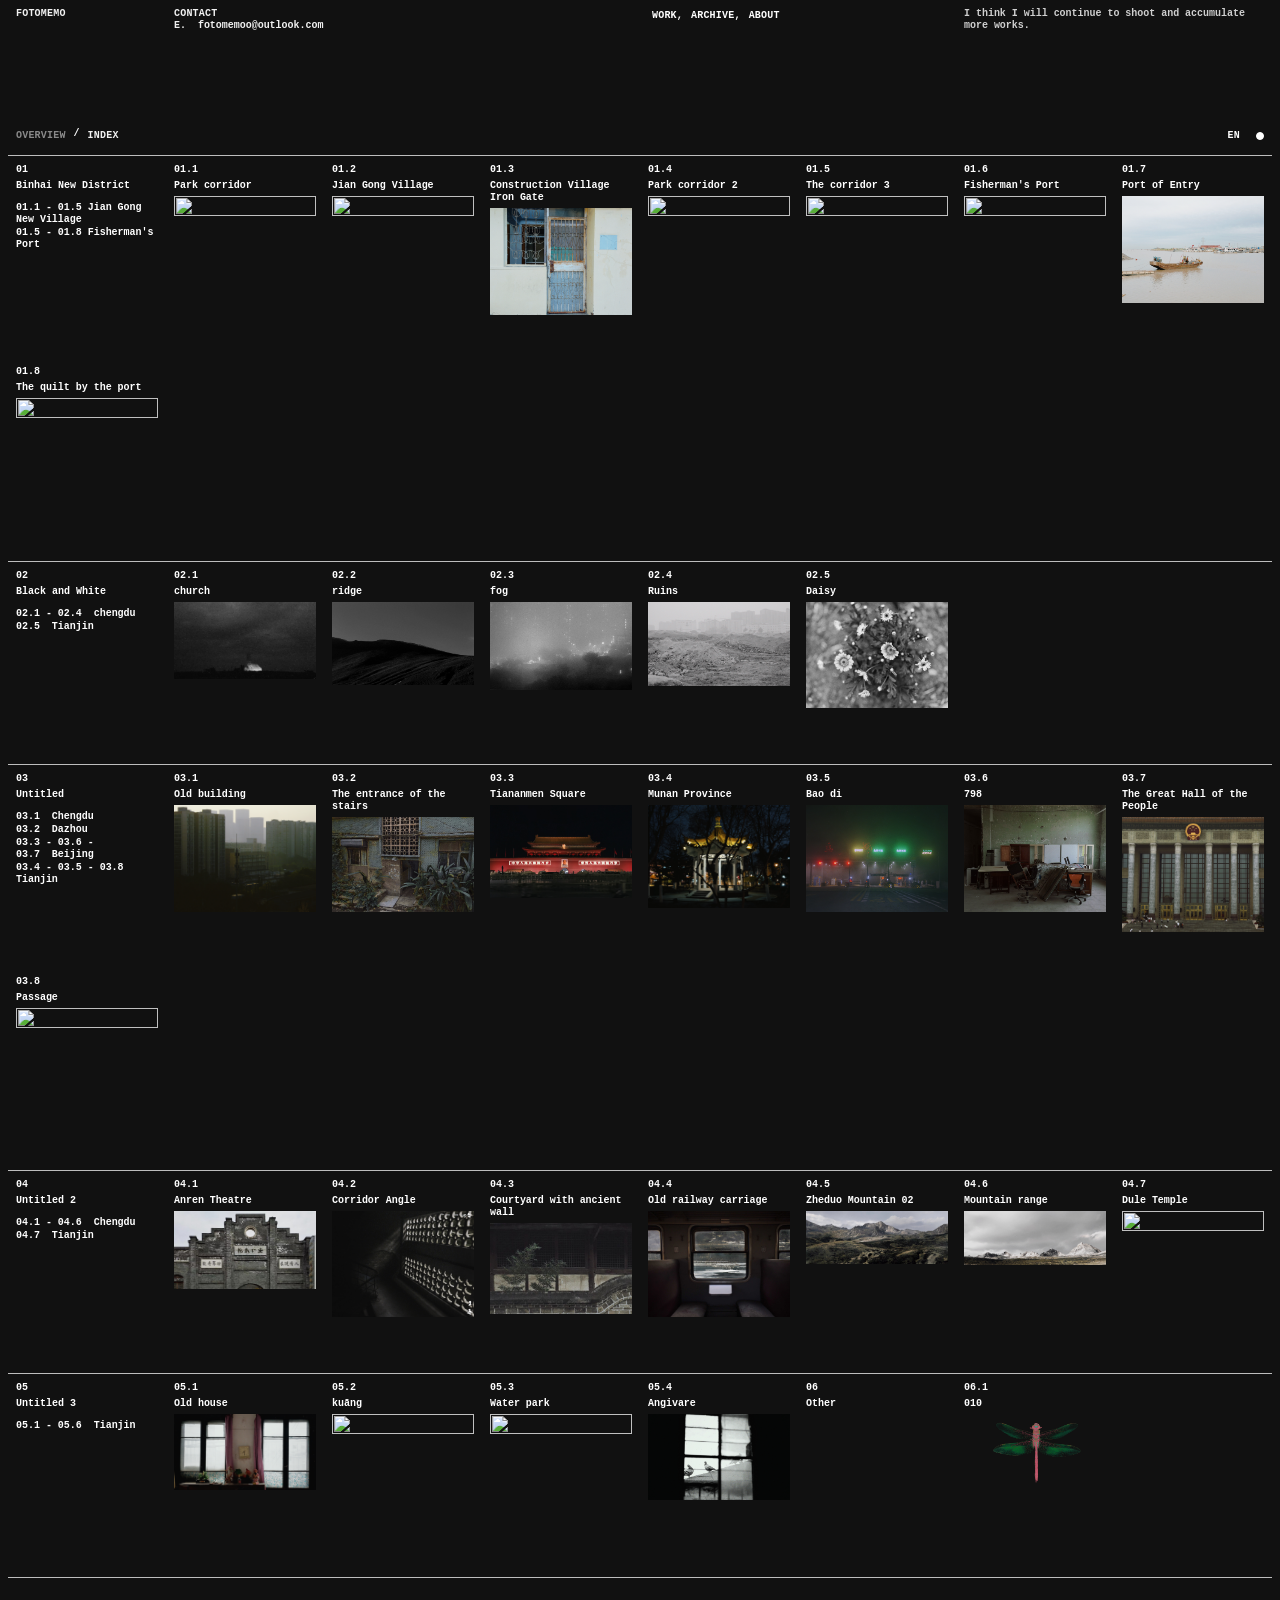
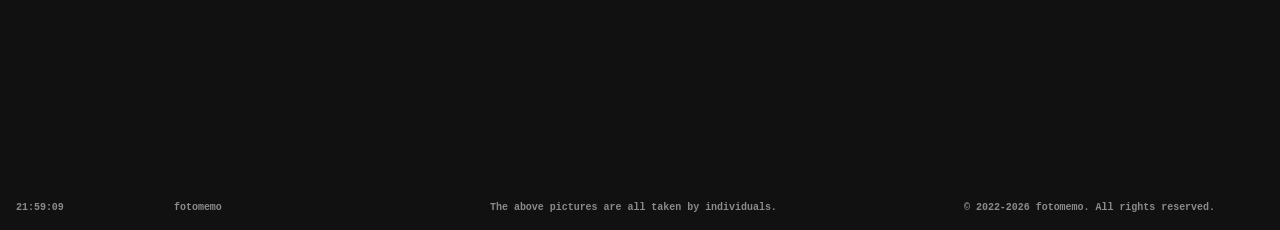
==== commit 676ab939: "Add files via upload" ====
--- a/index.html
+++ b/index.html
@@ -335,6 +335,11 @@
     align-items: center;
     cursor: pointer;
     user-select: none;
+    touch-action: manipulation;   /* 移除移动端双击缩放延迟，点击立即响应 */
+}
+@media (max-width: 900px) {
+    /* 手机端加大点击区域，避免按不到 */
+    .lang-toggle { padding: 12px; margin: -12px; }
 }
 .lang-toggle .lt-opt { opacity: 1; transition: opacity 0.3s var(--ease); }
 .lang-toggle.is-zh .lt-opt { opacity: 0.35; }
@@ -784,9 +789,13 @@
     justify-content: center;
     align-items: center;
     cursor: pointer;
+    /* 默认放行点击，只有真正打开时才拦截；
+       避免移动端内联 pointer-events 失效时被透明层挡住整页点击 */
+    pointer-events: none;
 }
 .single-image-frame.active {
     display: flex;
+    pointer-events: auto;
 }
 .single-image {
     opacity: 0;
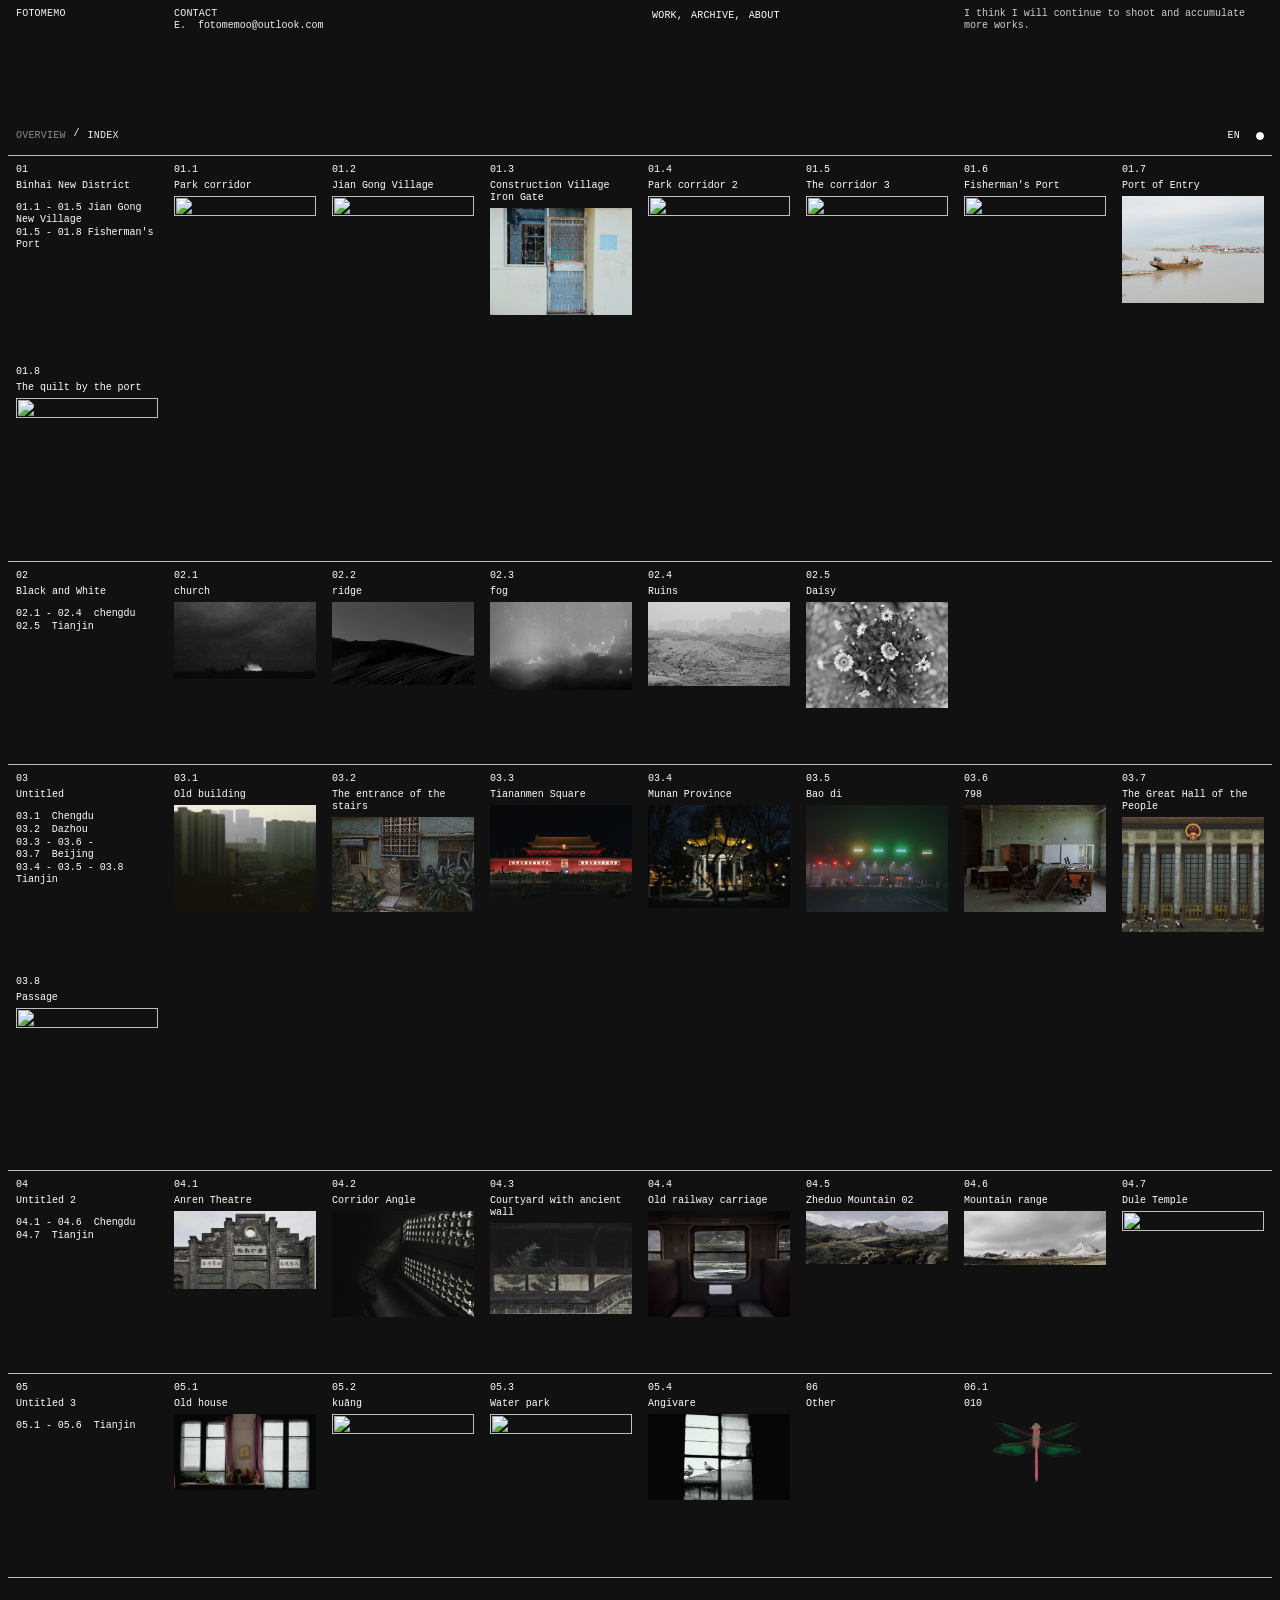
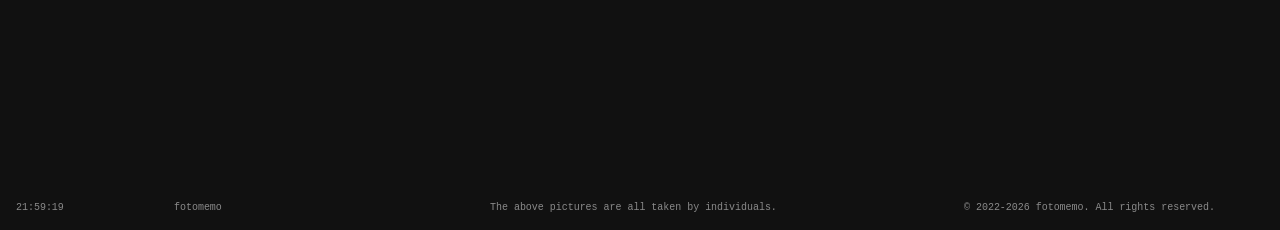
==== commit 60ef5ba7: "Add files via upload" ====
--- a/index.html
+++ b/index.html
@@ -4,10 +4,30 @@
 <meta name="description" content="fotomemo is a creative studio specialised in brand identity design, print, packaging, website design and creative direction. ">
 <meta name="viewport" content="initial-scale=1.0, width=device-width">
 <link rel="icon" type="image/png" href="css/1.png">
-<!-- 中文模式使用字体：Noto Serif SC 思源宋体细体 -->
-<link rel="preconnect" href="https://fonts.googleapis.com">
-<link rel="preconnect" href="https://fonts.gstatic.com" crossorigin>
-<link href="https://fonts.googleapis.com/css2?family=Noto+Serif+SC:wght@200;300;400&display=swap" rel="stylesheet">
+<style>
+/* 本地字体：Zen Maru Gothic 圆体（fonts/ 目录，与 fofofoto 同款），中文模式下使用 */
+@font-face {
+    font-family: "Zen Maru Gothic";
+    src: url("fonts/ZenMaruGothic-Light.ttf") format("truetype");
+    font-weight: 300;
+    font-style: normal;
+    font-display: swap;
+}
+@font-face {
+    font-family: "Zen Maru Gothic";
+    src: url("fonts/ZenMaruGothic-Regular.ttf") format("truetype");
+    font-weight: 400;
+    font-style: normal;
+    font-display: swap;
+}
+@font-face {
+    font-family: "Zen Maru Gothic";
+    src: url("fonts/ZenMaruGothic-Medium.ttf") format("truetype");
+    font-weight: 500;
+    font-style: normal;
+    font-display: swap;
+}
+</style>
 
 <style>
 
@@ -77,7 +97,7 @@
     font-size: 10px;
     line-height: 12px;
     letter-spacing: -0.0025em;
-    font-weight: 700;
+    font-weight: 400;
     text-transform: none;
 }
 @media (max-width: 480px) {
@@ -97,7 +117,7 @@
     font-size: 10px;
     line-height: 12px;
     letter-spacing: 0.02em;
-    font-weight: 700;
+    font-weight: 400;
     text-transform: uppercase;
 }
 @media (max-width: 480px) {
@@ -109,7 +129,7 @@
     font-size: 10px;
     line-height: 12px;
     letter-spacing: -0.0025em;
-    font-weight: 700;
+    font-weight: 400;
     text-transform: none;
 }
 @media (max-width: 480px) {
@@ -124,26 +144,26 @@
 
 .tabular { font-feature-settings: "tnum" on, "lnum" on; }
 
-.heading { font-size: 28px; line-height: 28px; letter-spacing: -0.01em; font-weight: 700; }
+.heading { font-size: 28px; line-height: 28px; letter-spacing: -0.01em; font-weight: 400; }
 @media (max-width: 480px) { .heading { font-size: 20px; line-height: 20px; } }
 
-.body { font-size: 10px; line-height: 12px; letter-spacing: -0.0025em; font-weight: 700; }
+.body { font-size: 10px; line-height: 12px; letter-spacing: -0.0025em; font-weight: 400; }
 @media (max-width: 480px) { .body { font-size: 9px; line-height: 11px; } }
 
-.bodyUppercase { font-size: 10px; line-height: 12px; letter-spacing: -0.0025em; font-weight: 700; text-transform: uppercase; letter-spacing: 0.02em; }
+.bodyUppercase { font-size: 10px; line-height: 12px; letter-spacing: -0.0025em; font-weight: 400; text-transform: uppercase; letter-spacing: 0.02em; }
 @media (max-width: 480px) { .bodyUppercase { font-size: 9px; line-height: 11px; } }
 
-.caption { font-size: 9px; line-height: 11px; letter-spacing: -0.005em; font-weight: 700; }
+.caption { font-size: 9px; line-height: 11px; letter-spacing: -0.005em; font-weight: 400; }
 @media (max-width: 480px) { .caption { font-size: 8px; line-height: 11px; } }
 
-.captionUppercase { font-size: 9px; line-height: 11px; letter-spacing: -0.005em; font-weight: 700; text-transform: uppercase; letter-spacing: 0.02em; }
+.captionUppercase { font-size: 9px; line-height: 11px; letter-spacing: -0.005em; font-weight: 400; text-transform: uppercase; letter-spacing: 0.02em; }
 @media (max-width: 480px) { .captionUppercase { font-size: 8px; line-height: 11px; } }
 
 .button {
     font-size: 10px;
     line-height: 12px;
     letter-spacing: -0.0025em;
-    font-weight: 700;
+    font-weight: 400;
     text-transform: uppercase;
     letter-spacing: 0.02em;
     white-space: nowrap;
@@ -161,7 +181,7 @@
     font-size: 10px;
     line-height: 12px;
     letter-spacing: -0.0025em;
-    font-weight: 700;
+    font-weight: 400;
     text-transform: uppercase;
     letter-spacing: 0.02em;
     white-space: nowrap;
@@ -343,12 +363,12 @@
 }
 .lang-toggle .lt-opt { opacity: 1; transition: opacity 0.3s var(--ease); }
 .lang-toggle.is-zh .lt-opt { opacity: 0.35; }
-/* 中文模式：内容文字改用思源宋体细体（仅中文生效，不影响英文排版） */
+/* 中文模式（简体）：内容文字改用本地 Zen Maru Gothic 圆体，字重与英文一致 + 稍大字距（仅中文生效，不影响英文排版） */
 html[lang="zh-CN"] [data-i18n] {
-    font-family: "Noto Serif SC", "Songti SC", "SimSun", serif;
-    font-weight: 300;
+    font-family: "Zen Maru Gothic", "PingFang SC", "Microsoft YaHei", sans-serif;
+    font-weight: 400;
     text-transform: none;
-    letter-spacing: 0;
+    letter-spacing: 0.05em;
 }
 
 /* =========================================================
@@ -426,7 +446,7 @@
     line-height: 12px;
     letter-spacing: 0;
     text-transform: none;
-    font-weight: 700;
+    font-weight: 400;
 }
 .project-info .categories {
     display: flex;
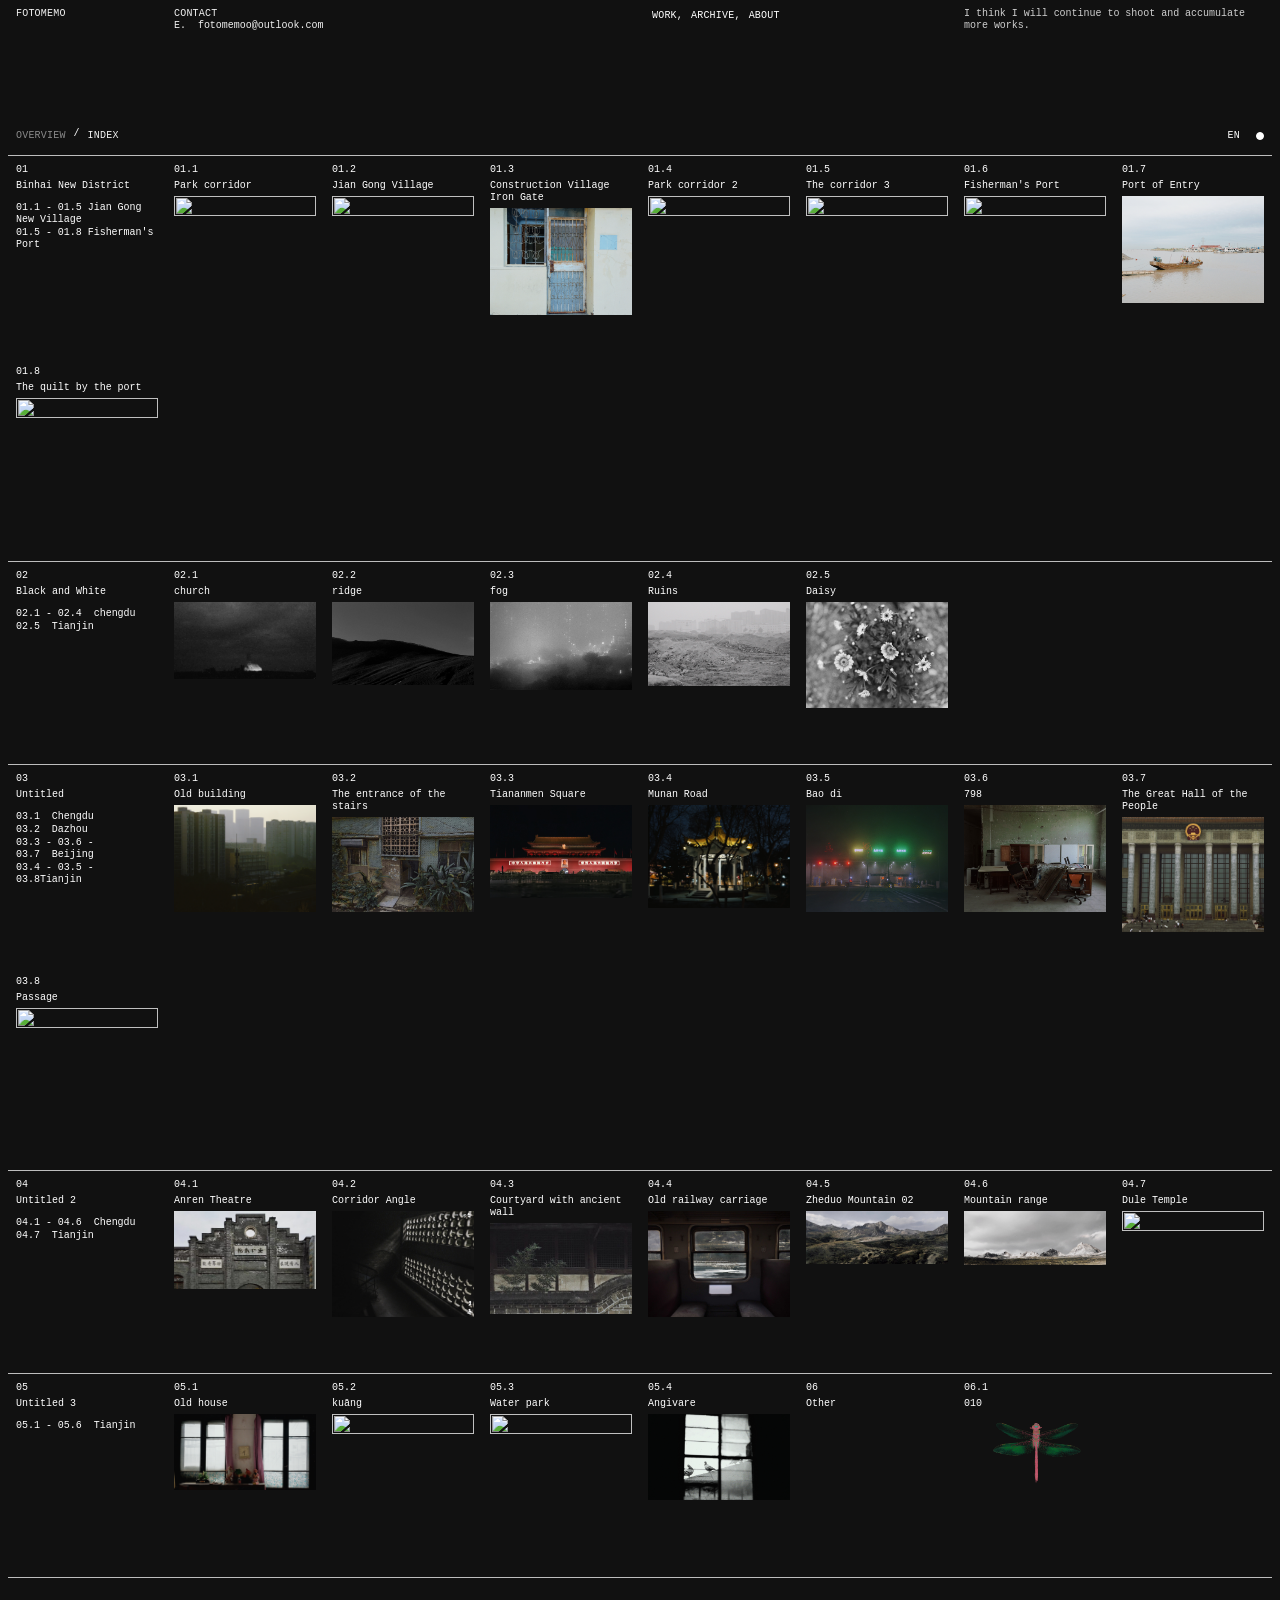
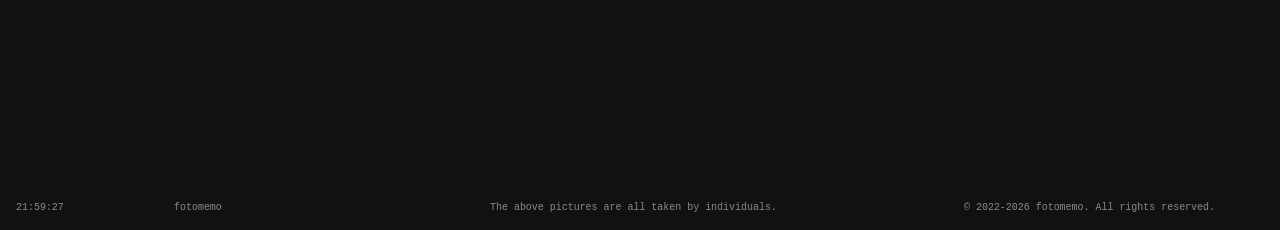
==== commit 935bb94b: "Add files via upload" ====
--- a/index.html
+++ b/index.html
@@ -1108,7 +1108,7 @@
                 <div class="project-media">
                     <div class="media-index tabular">03.4</div>
                     <a class="media-container" href="#">
-                        <div class="media-label"><span>Munan Province</span></div>
+                        <div class="media-label"><span>Munan Road</span></div>
                         <div class="media-item"><div class="media-img"><img src="picture/63.jpg" alt=""><div class="loader"></div></div></div>
                     </a>
                 </div>
@@ -1400,7 +1400,7 @@
                         <div class="media-item"><span class="tabular caption">03.1</span><span class="caption">Old building</span><img src="picture/11.JPG" alt=""></div>
                         <div class="media-item"><span class="tabular caption">03.2</span><span class="caption">The entrance of the stairs</span><img src="picture/10.jpg" alt=""></div>
                         <div class="media-item"><span class="tabular caption">03.3</span><span class="caption">Tiananmen Square</span><img src="picture/9.JPG" alt=""></div>
-                        <div class="media-item"><span class="tabular caption">03.4</span><span class="caption">Munan Province</span><img src="picture/63.jpg" alt=""></div>
+                        <div class="media-item"><span class="tabular caption">03.4</span><span class="caption">Munan Road</span><img src="picture/63.jpg" alt=""></div>
                         <div class="media-item"><span class="tabular caption">03.5</span><span class="caption">Bao di</span><img src="picture/62.jpg" alt=""></div>
                         <div class="media-item"><span class="tabular caption">03.6</span><span class="caption">798</span><img src="picture/61.JPG" alt=""></div>
                         <div class="media-item"><span class="tabular caption">03.7</span><span class="caption">The quilt by the port</span><img src="picture/12.jpg" alt=""></div>
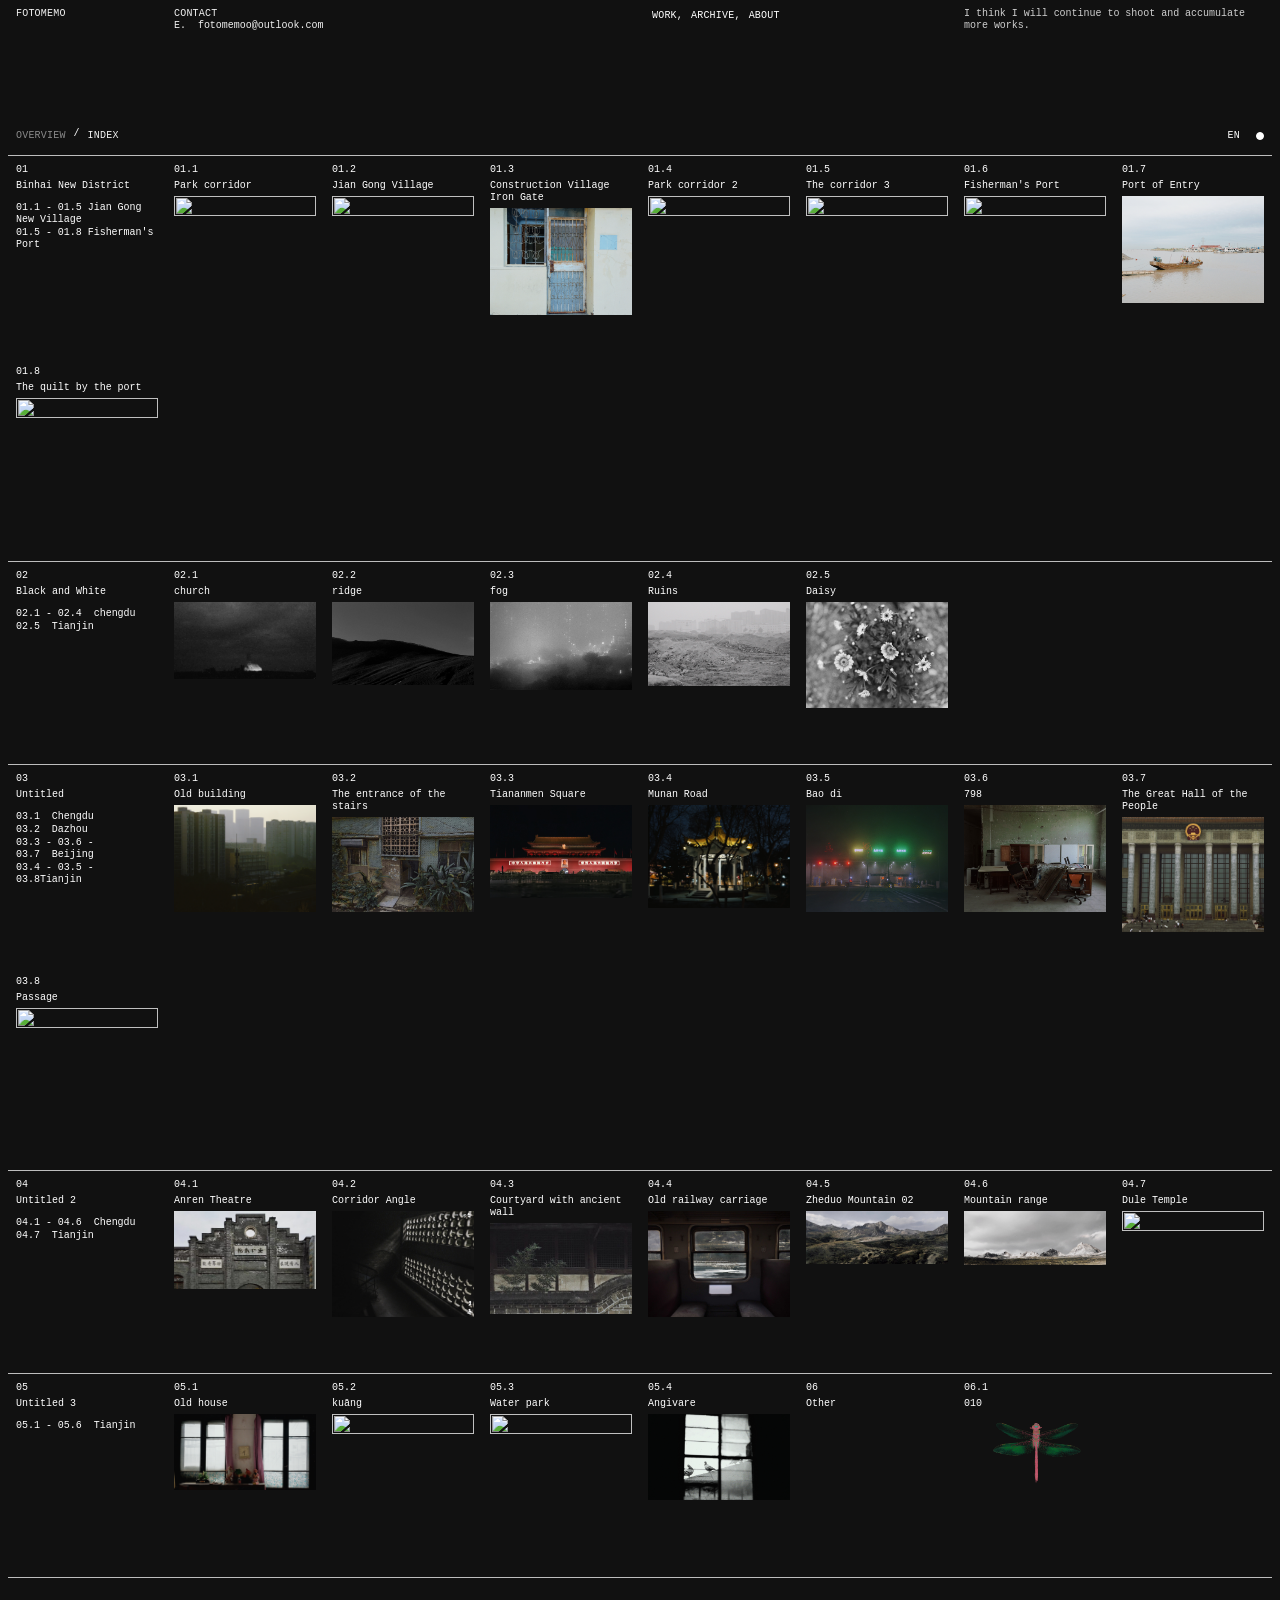
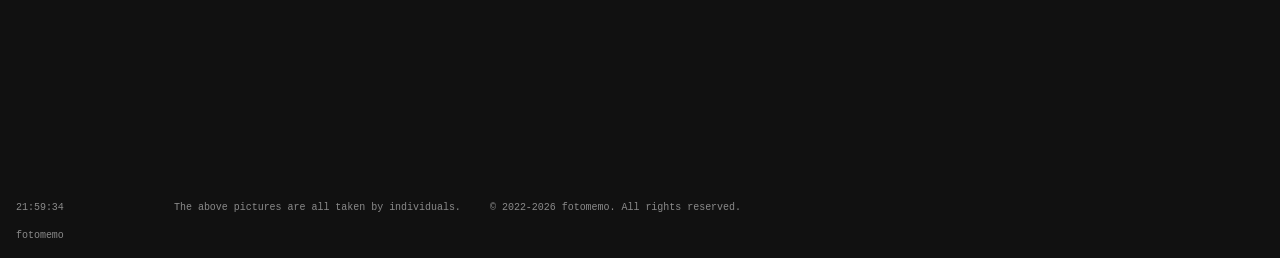
==== commit 5c19b9d5: "Add files via upload" ====
--- a/index.html
+++ b/index.html
@@ -711,12 +711,14 @@
         padding-top: var(--spacing32);
         border-top: none;
     }
-    .footer-bottom .copyright { order: 1; }
+    .footer-bottom .copyright { order: 1; margin-top: var(--spacing16); }
     .footer-bottom .footer-time { order: 0; white-space: pre-line; }
     .footer-bottom .footer-tagline { order: 2; width: calc(8*var(--column) + 7*var(--gutter)); margin-top: var(--spacing8); }
     .footer-bottom .footer-copy { order: 3; margin-top: var(--spacing8); }
 }
 .footer-bottom .footer-time { white-space: nowrap; }
+/* 城市名挪到时间正下方，上下留出间隔（不再和时间左右并排） */
+.footer-bottom .copyright { grid-column: 1; grid-row: 2; margin-top: var(--spacing16); }
 .footer-bottom .footer-tagline { justify-self: start; }
 
 /* =========================================================
@@ -1611,9 +1613,37 @@
 </script>
 
 <script>
+/* 底部显示访问者当前所在城市：
+   中英文各请求一次 ipwho.is 并缓存，切换语言时同步换显示；
+   查询失败（离线/被墙）时保留原文字 fotomemo 兜底 */
 (function(){
     var el = document.getElementById('city-name');
-    if (el) el.textContent = 'fotomemo';
+    if (!el) return;
+    var cache = {};
+    function currentLang() {
+        try { return localStorage.getItem('site_lang') === 'zh' ? 'zh' : 'en'; } catch (e) { return 'en'; }
+    }
+    function show(lang) {
+        if (cache[lang]) el.textContent = cache[lang];
+    }
+    function load(lang) {
+        fetch('https://ipwho.is/', {
+            headers: { 'Accept-Language': lang === 'zh' ? 'zh-CN' : 'en' }
+        }).then(function(r){ return r.json(); })
+        .then(function(d){
+            if (d && d.success && d.city) {
+                cache[lang] = d.city;
+                if (currentLang() === lang) show(lang);
+            }
+        }).catch(function(){});
+    }
+    load('en');
+    load('zh');
+    /* 语言切换（html[lang] 变化）时同步切换城市名 */
+    if (window.MutationObserver) {
+        new MutationObserver(function(){ show(currentLang()); })
+            .observe(document.documentElement, { attributes: true, attributeFilter: ['lang'] });
+    }
 })();
 </script>
 
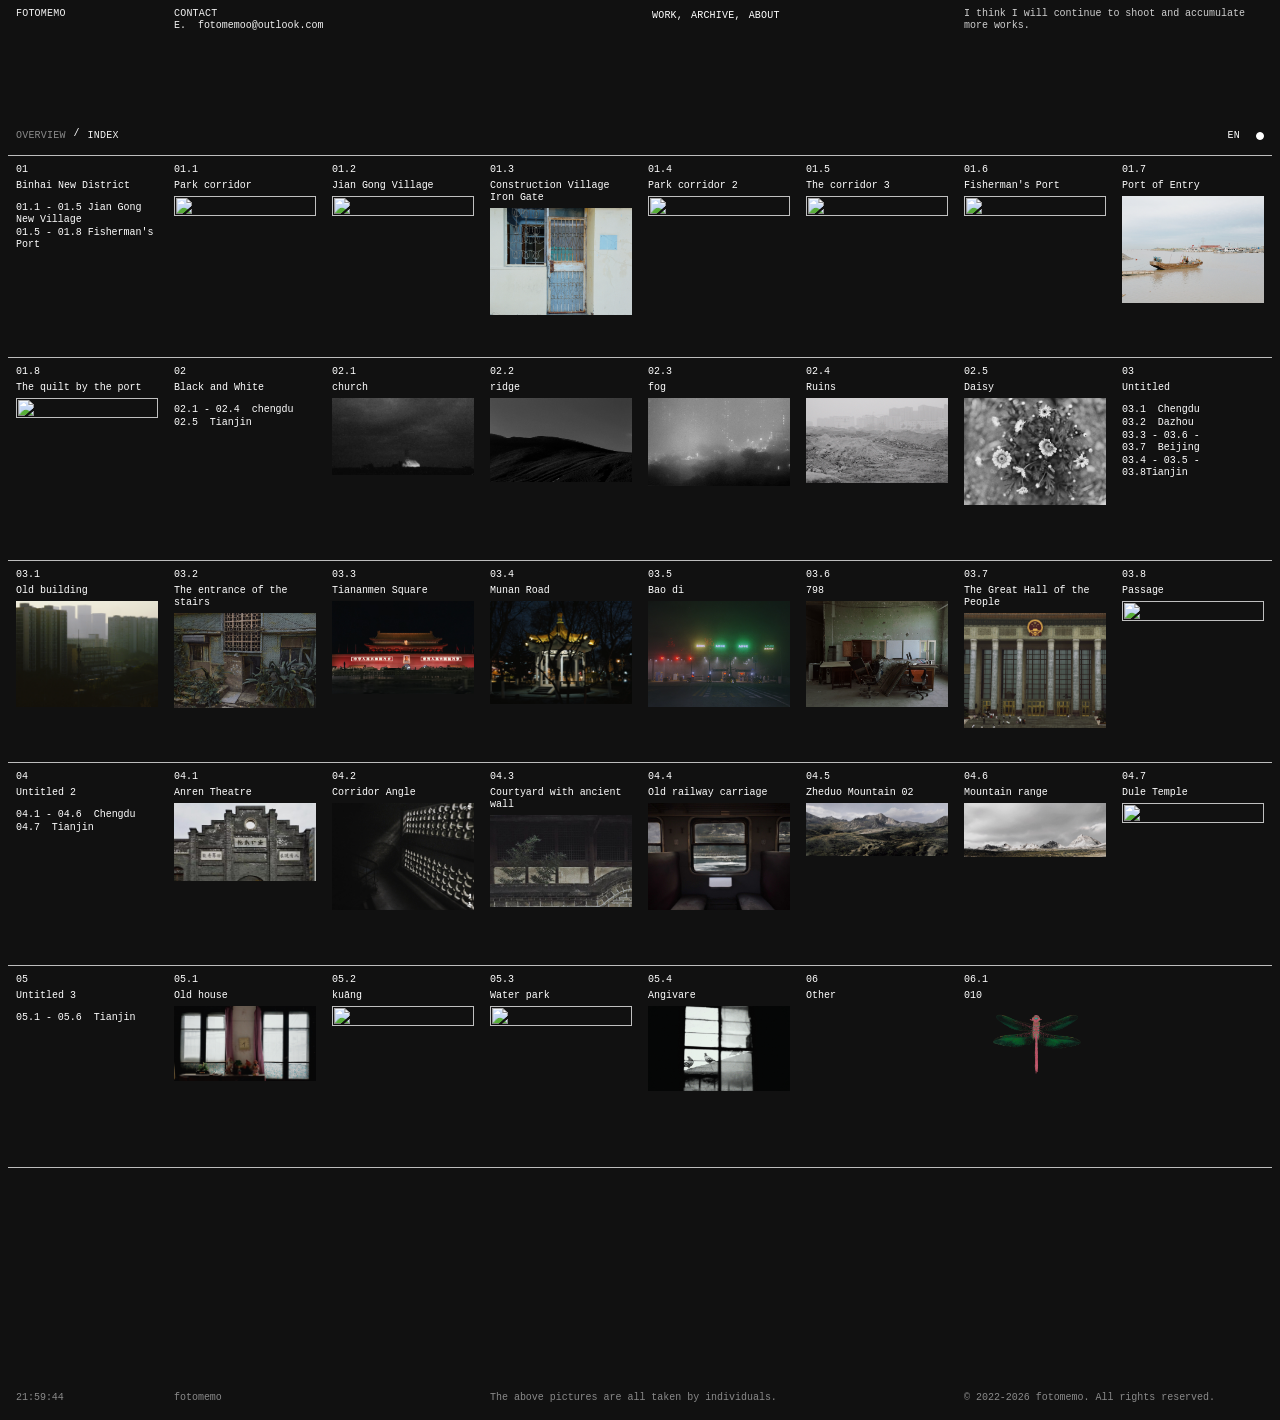
==== commit 212fdb36: "Add files via upload" ====
--- a/index.html
+++ b/index.html
@@ -382,35 +382,20 @@
     flex-direction: row;
     flex-wrap: wrap;
     border-top: 1px solid var(--line-strong);
-    /* 去掉外层多余的底部长线（那条就是你说「多了」的蓝箭头指的线）
-       改由每排末尾的 overview-row-line 画一条 24 列全宽横线，
-       最后一排（哪怕不满 8 张）也画一条，这样所有横线长度完全一样，
-       跟上面 border-top 一样长、且不会多一条外框线 */
+    /* 与 1of1studio 原站一致：卡片流式紧凑排布（下一主题接着上一主题的空位继续排），
+       横线由每张卡的 border-bottom 自动形成，每满一排一条，无需手动插入 */
     align-content: flex-start;
     position: relative;
     /* 最后一排横线后，到下方 footer 的距离保留给用户调的 --spacing120 */
     padding-bottom: var(--spacing120);
 }
 
-/* 每排末尾画一条完整横跨 24 列的横线：
-   - 位置：在该排最后一张 overview-card 后面
-   - 用法：在 HTML 每 8 张卡后放 <div class="overview-row-line"></div>
-*/
-.projects-overview .overview-row-line {
-    flex-basis: 100%;
-    height: 0;
-    border: none;
-    border-top: 1px solid var(--line-strong);
-    margin: 0;
-    flex-shrink: 0;
-}
-
+/* 每张卡自带底边框：卡片流式排满一排后，底边自然连成一条全宽横线（同 1of1studio 原站）；
+   中间不再手动断行，下一个主题直接接着上一个主题的空位继续排 */
 .overview-card {
     width: calc(3*var(--column) + 3*var(--gutter));
     padding: var(--spacing8) calc(var(--gutter)/2);
-    /* 单张卡不单独画 border-bottom（否则不满 8 张的排会出现断一截的短线，
-       就是你截图里蓝圈圈的那条"短"）。
-       改由 .overview-row-line 在每个排的末尾统一画 24 列全宽横线。 */
+    border-bottom: 1px solid var(--line-strong);
     height: auto;
     min-height: calc((3*var(--column) + 2*var(--gutter))*1.2 + var(--spacing16) + var(--spacing8)*2);
     flex-shrink: 0;
@@ -421,6 +406,9 @@
         height: auto;
         min-height: 0;
     }
+    /* 空占位卡只用于电脑端补齐最后一排的横线；
+       手机端卡片变单列后它会被挤成单独一排、边框显示成一根短线，直接隐藏 */
+    .projects-overview .overview-card:empty { display: none; }
 }
 .overview-card:last-child { flex-grow: 0; }
 
@@ -597,20 +585,8 @@
     }
     .index-head .idx { margin-right: var(--spacing8); }
     .index-head .title { padding-right: var(--gutter); }
-    .index-head .services { display: none; }
 }
 .index-head .view-btn { justify-self: end; white-space: nowrap; }
-
-.index-services { display: flex; flex-direction: column; gap: 1px; }
-.index-timeline {
-    white-space: nowrap;
-    display: flex;
-    flex-direction: column;
-    gap: 1px;
-}
-@media (max-width: 900px) {
-    .index-timeline { display: none; }
-}
 
 .index-media {
     position: relative;
@@ -711,14 +687,17 @@
         padding-top: var(--spacing32);
         border-top: none;
     }
-    .footer-bottom .copyright { order: 1; margin-top: var(--spacing16); }
+    .footer-bottom .copyright { order: 1; margin-top: var(--spacing16); align-self: flex-start; }
     .footer-bottom .footer-time { order: 0; white-space: pre-line; }
     .footer-bottom .footer-tagline { order: 2; width: calc(8*var(--column) + 7*var(--gutter)); margin-top: var(--spacing8); }
     .footer-bottom .footer-copy { order: 3; margin-top: var(--spacing8); }
 }
 .footer-bottom .footer-time { white-space: nowrap; }
-/* 城市名挪到时间正下方，上下留出间隔（不再和时间左右并排） */
-.footer-bottom .copyright { grid-column: 1; grid-row: 2; margin-top: var(--spacing16); }
+/* 电脑端：时间与城市名左右并排在同一水平线（靠底对齐）；
+   用 min-width 包裹，避免排在手机端媒体查询后面把它覆盖掉 */
+@media (min-width: 901px) {
+    .footer-bottom .copyright { align-self: end; }
+}
 .footer-bottom .footer-tagline { justify-self: start; }
 
 /* =========================================================
@@ -983,6 +962,7 @@
                     </a>
                 </div>
             </div>
+
              <div class="overview-card">
                 <div class="project-media">
                     <div class="media-index tabular">01.8</div>
@@ -992,8 +972,6 @@
                     </a>
                 </div>
             </div>
-
-            <div class="overview-row-line"></div>
 
             <!-- ====== 02 Simone Bodmer-Turner ====== -->
             <div class="overview-card">
@@ -1059,8 +1037,6 @@
             </div>
             
 
-            <div class="overview-row-line"></div>
-
             <!-- ====== 03 Ne Geurra ====== -->
             <div class="overview-card">
                 <a class="project-info" href="#">
@@ -1079,6 +1055,7 @@
                     </div>
                 </a>
             </div>
+
             <div class="overview-card">
                 <div class="project-media">
                     <div class="media-index tabular">03.1</div>
@@ -1141,7 +1118,8 @@
                         <div class="media-item"><div class="media-img"><img src="picture/12.jpg" alt=""><div class="loader"></div></div></div>
                     </a>
                 </div>
-            </div><div class="overview-card">
+            </div>
+            <div class="overview-card">
                 <div class="project-media">
                     <div class="media-index tabular">03.8</div>
                     <a class="media-container" href="#">
@@ -1150,8 +1128,6 @@
                     </a>
                 </div>
             </div>
-
-            <div class="overview-row-line"></div>
 
             <!-- ====== 04 Danny Kaplan Studio ====== -->
             <div class="overview-card">
@@ -1231,8 +1207,6 @@
                     </a>
                 </div>
             </div>
-
-            <div class="overview-row-line"></div>
 
             <!-- ====== 05 Handcrafted Modern ====== -->
             <div class="overview-card">
@@ -1288,7 +1262,7 @@
                 </div>
             </div>
 
-            <!-- ====== 06 F.Miller ====== -->
+            <!-- ====== 06 F.Miller（接着 05 这排的空位继续流排，与全站其他主题的衔接方式一致） ====== -->
             <div class="overview-card">
                 <a class="project-info" href="#">
                     <div class="idx tabular">06</div>
@@ -1309,8 +1283,8 @@
                     </a>
                 </div>
             </div>
-
-            <div class="overview-row-line"></div>
+            <!-- 补齐这一排到 8 格（05 的 5 张 + 06 的 2 张 + 1 个空位），横线后结束 -->
+            <div class="overview-card"></div>
 
         </section>
         <!-- ============ Projects INDEX ============ -->
@@ -1319,18 +1293,6 @@
                 <div class="index-head">
                     <div class="idx tabular">01</div>
                     <div class="title"><a href="archive.html"><h3 class="tabular">Binhai New District</h3></a></div>
-                    <div class="services index-services">
-                        <div><span class="tabular">01.1&nbsp;&nbsp;</span><span>Branding</span></div>
-                        <div><span class="tabular">01.2&nbsp;&nbsp;</span><span>Printed Matter</span></div>
-                        <div><span class="tabular">01.3&nbsp;&nbsp;</span><span>Website</span></div>
-                    </div>
-                    <div class="timeline index-timeline">
-                        <strong class="tabular">2024 Onward</strong>
-                        <span>Brand Identity</span>
-                        <span>Website</span>
-                        <span>Print Assets</span>
-                        <span>Digital Assets</span>
-                    </div>
                     <div class="view-btn"><a class="buttonSecondary link" href="archive.html"><span>2026</span></a></div>
                 </div>
                 <div class="index-media">
@@ -1349,19 +1311,6 @@
                 <div class="index-head">
                     <div class="idx tabular">02</div>
                     <div class="title"><a href="#"><h3 class="tabular">Black and White</h3></a></div>
-                    <div class="services index-services">
-                        <div><span class="tabular">02.1&nbsp;&nbsp;</span><span>Branding</span></div>
-                        <div><span class="tabular">02.2&nbsp;&nbsp;</span><span>Printed Matter</span></div>
-                        <div><span class="tabular">02.3&nbsp;&nbsp;</span><span>Website</span></div>
-                    </div>
-                    <div class="timeline index-timeline">
-                        <strong class="tabular">2025 Onward</strong>
-                        <span>Brand Identity</span>
-                        <span>Print Assets</span>
-                        <span>Digital Assets</span>
-                        <span>Website</span>
-                        <span>Website Development</span>
-                    </div>
                     <div class="view-btn"><a class="buttonSecondary link" href="#"><span>2018 - 2026</span></a></div>
                 </div>
                 <div class="index-media">
@@ -1380,21 +1329,6 @@
                 <div class="index-head">
                     <div class="idx tabular">03</div>
                     <div class="title"><a href="#"><h3 class="tabular">Untitled</h3></a></div>
-                    <div class="services index-services">
-                        <div><span class="tabular">03.1&nbsp;&nbsp;</span><span>Branding</span></div>
-                        <div><span class="tabular">03.2&nbsp;&nbsp;</span><span>Art Direction</span></div>
-                        <div><span class="tabular">03.3&nbsp;&nbsp;</span><span>Printed Matter</span></div>
-                        <div><span class="tabular">03.4&nbsp;&nbsp;</span><span>Website</span></div>
-                    </div>
-                    <div class="timeline index-timeline">
-                        <strong class="tabular">2024 Onward</strong>
-                        <span>Brand Identity</span>
-                        <span>Website Design</span>
-                        <span>Website Development</span>
-                        <span>Digital Assets</span>
-                        <span>Print Assets</span>
-                        <span>Signage</span>
-                    </div>
                     <div class="view-btn"><a class="buttonSecondary link" href="#"><span>2023 - 2026</span></a></div>
                 </div>
                 <div class="index-media">
@@ -1413,17 +1347,6 @@
                 <div class="index-head">
                     <div class="idx tabular">04</div>
                     <div class="title"><a href="#"><h3 class="tabular">Untitled 2</h3></a></div>
-                    <div class="services index-services">
-                        <div><span class="tabular">04.1&nbsp;&nbsp;</span><span>Art Direction</span></div>
-                        <div><span class="tabular">04.2&nbsp;&nbsp;</span><span>Website</span></div>
-                    </div>
-                    <div class="timeline index-timeline">
-                        <strong class="tabular">2022 Onward</strong>
-                        <span>E-Commerce Design</span>
-                        <span>E-Commerce Development</span>
-                        <span>Digital Assets</span>
-                        <span>Print Assets</span>
-                    </div>
                     <div class="view-btn"><a class="buttonSecondary link" href="#"><span>2018 - 2025</span></a></div>
                 </div>
                 <div class="index-media">
@@ -1442,21 +1365,6 @@
                 <div class="index-head">
                     <div class="idx tabular">05</div>
                     <div class="title"><a href="#"><h3 class="tabular">Untitled 3</h3></a></div>
-                    <div class="services index-services">
-                        <div><span class="tabular">05.1&nbsp;&nbsp;</span><span>Printed Matter</span></div>
-                        <div><span class="tabular">05.2&nbsp;&nbsp;</span><span>Art Direction</span></div>
-                        <div><span class="tabular">05.3&nbsp;&nbsp;</span><span>Branding</span></div>
-                        <div><span class="tabular">05.4&nbsp;&nbsp;</span><span>Website</span></div>
-                    </div>
-                    <div class="timeline index-timeline">
-                        <strong class="tabular">2025</strong>
-                        <span>Brand Identity</span>
-                        <span>Website</span>
-                        <span>Art Direction</span>
-                        <span>Print Assets</span>
-                        <span>Digital Assets</span>
-                        <span>Website Development</span>
-                    </div>
                     <div class="view-btn"><a class="buttonSecondary link" href="#"><span>2025</span></a></div>
                 </div>
                 <div class="index-media">
@@ -1472,20 +1380,6 @@
                 <div class="index-head">
                     <div class="idx tabular">06</div>
                     <div class="title"><a href="#"><h3 class="tabular">Other</h3></a></div>
-                    <div class="services index-services">
-                        <div><span class="tabular">06.1&nbsp;&nbsp;</span><span>Branding</span></div>
-                        <div><span class="tabular">06.2&nbsp;&nbsp;</span><span>Packaging</span></div>
-                        <div><span class="tabular">06.3&nbsp;&nbsp;</span><span>Website</span></div>
-                    </div>
-                    <div class="timeline index-timeline">
-                        <strong class="tabular">2018 Onward</strong>
-                        <span>Brand Identity</span>
-                        <span>Packaging</span>
-                        <span>Print Assets</span>
-                        <span>E-Commerce Design</span>
-                        <span>E-Commerce Development</span>
-                        <span>Digital Assets</span>
-                    </div>
                     <div class="view-btn"><a class="buttonSecondary link" href="#"><span>2024</span></a></div>
                 </div>
                 <div class="index-media">
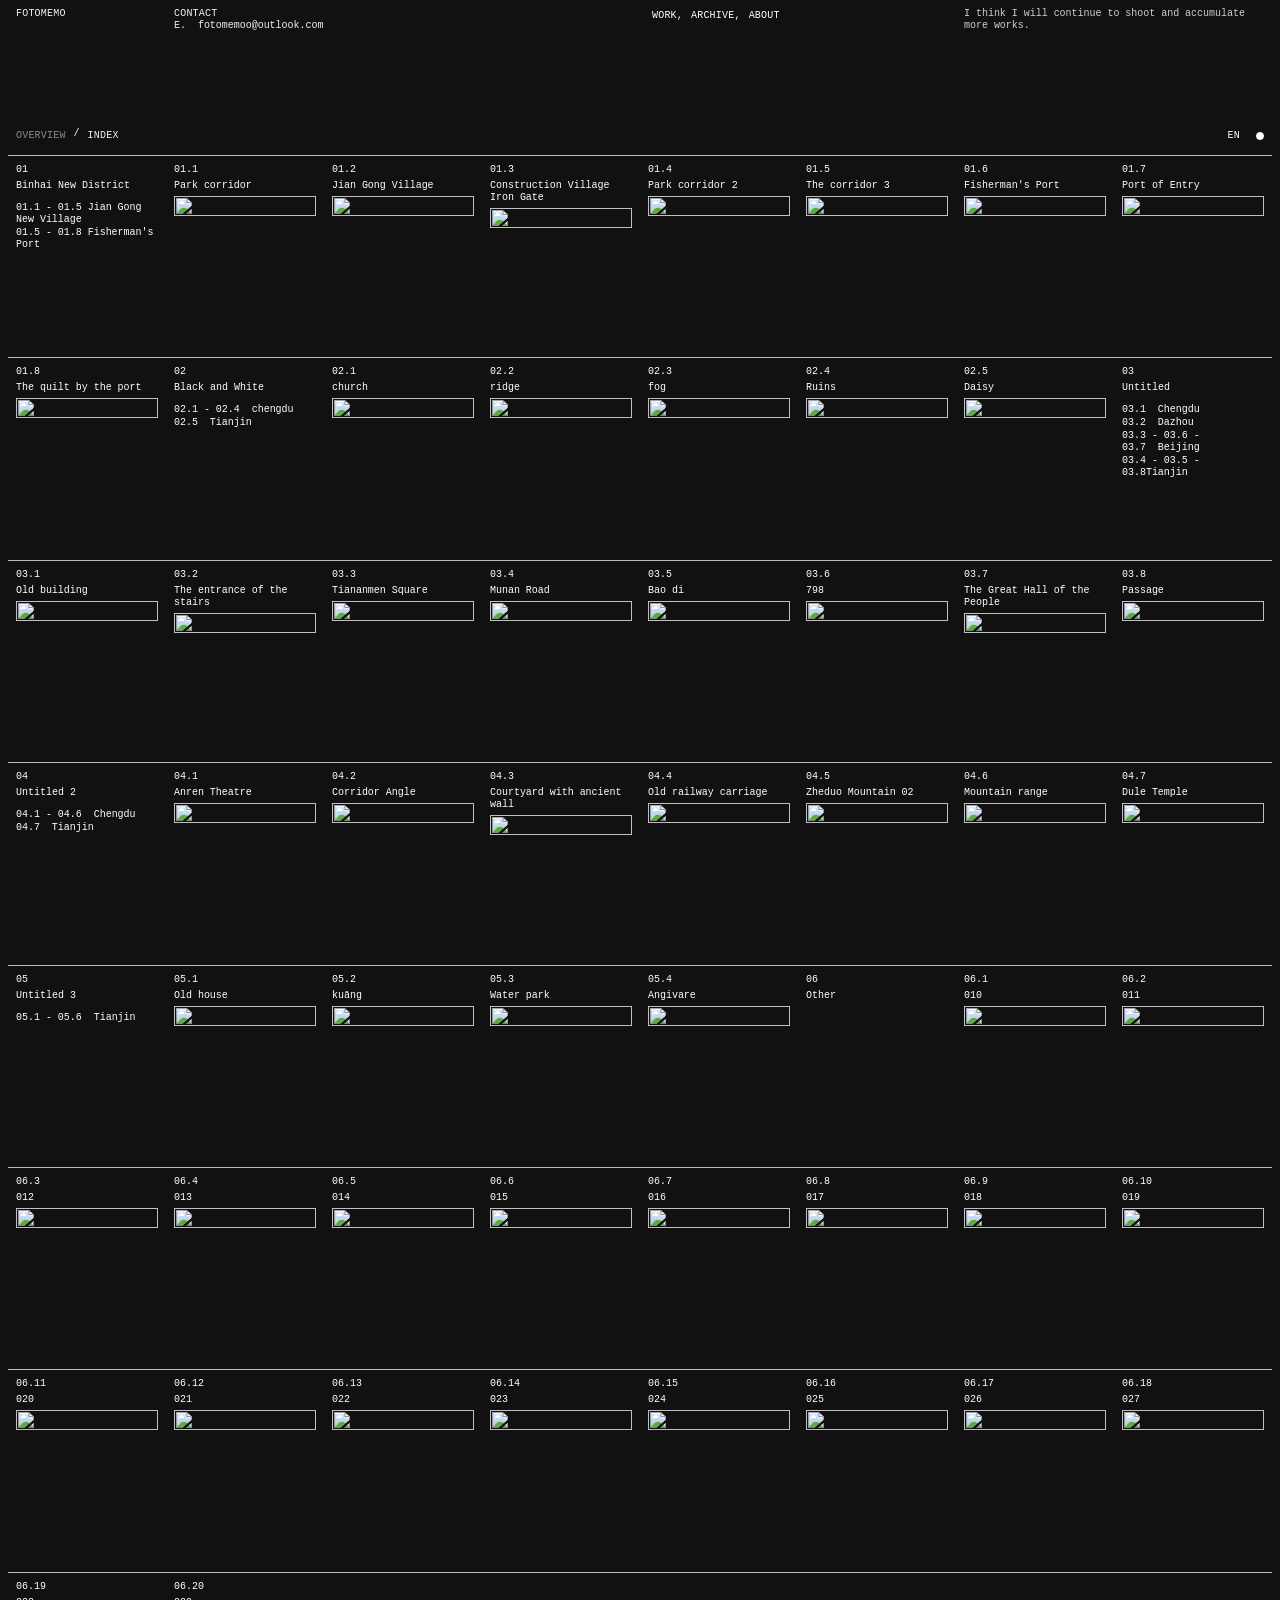
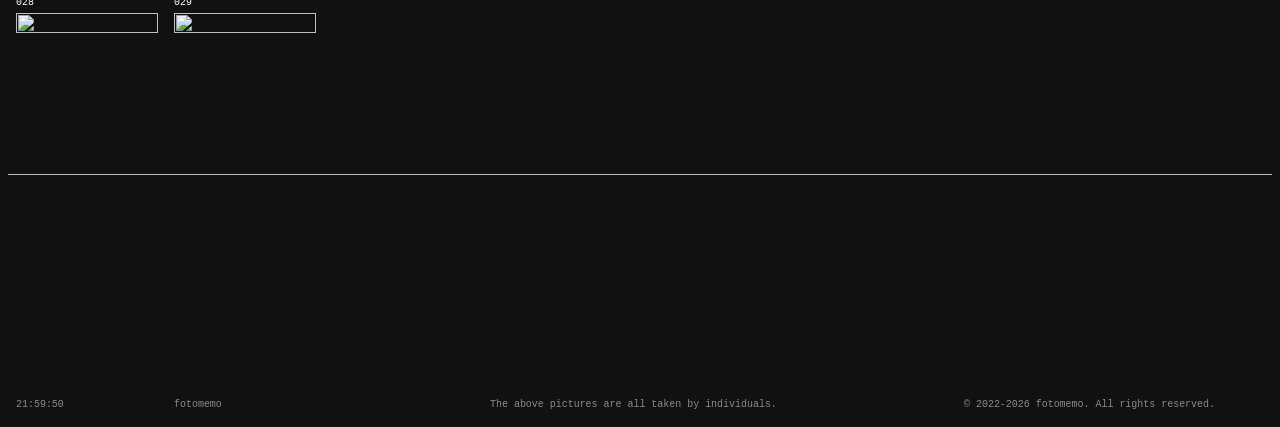
==== commit c33dd34a: "Add files via upload" ====
--- a/index.html
+++ b/index.html
@@ -904,7 +904,7 @@
                     <div class="media-index tabular">01.1</div>
                     <a class="media-container" href="#">
                         <div class="media-label"><span>Park corridor</span></div>
-                        <div class="media-item"><div class="media-img"><img src="picture/741.jpg" alt=""><div class="loader"></div></div></div>
+                        <div class="media-item"><div class="media-img"><img src="picture/small/741.jpg" data-full="picture/741.jpg" alt=""><div class="loader"></div></div></div>
                     </a>
                 </div>
             </div>
@@ -913,7 +913,7 @@
                     <div class="media-index tabular">01.2</div>
                     <a class="media-container" href="#">
                         <div class="media-label"><span>Jian Gong Village</span></div>
-                        <div class="media-item"><div class="media-img"><img src="picture/65.jpg" alt=""><div class="loader"></div></div></div>
+                        <div class="media-item"><div class="media-img"><img src="picture/small/65.jpg" data-full="picture/65.jpg" alt=""><div class="loader"></div></div></div>
                     </a>
                 </div>
             </div>
@@ -922,7 +922,7 @@
                     <div class="media-index tabular">01.3</div>
                     <a class="media-container" href="#">
                         <div class="media-label"><span>Construction Village Iron Gate</span></div>
-                        <div class="media-item"><div class="media-img"><img src="picture/66.jpg" alt=""><div class="loader"></div></div></div>
+                        <div class="media-item"><div class="media-img"><img src="picture/small/66.jpg" data-full="picture/66.jpg" alt=""><div class="loader"></div></div></div>
                     </a>
                 </div>
             </div>
@@ -931,7 +931,7 @@
                     <div class="media-index tabular">01.4</div>
                     <a class="media-container" href="#">
                         <div class="media-label"><span>Park corridor 2</span></div>
-                        <div class="media-item"><div class="media-img"><img src="picture/742.jpg" alt=""><div class="loader"></div></div></div>
+                        <div class="media-item"><div class="media-img"><img src="picture/small/742.jpg" data-full="picture/742.jpg" alt=""><div class="loader"></div></div></div>
                     </a>
                 </div>
             </div>
@@ -940,7 +940,7 @@
                     <div class="media-index tabular">01.5</div>
                     <a class="media-container" href="#">
                         <div class="media-label"><span>The corridor 3</span></div>
-                        <div class="media-item"><div class="media-img"><img src="picture/743.jpg" alt=""><div class="loader"></div></div></div>
+                        <div class="media-item"><div class="media-img"><img src="picture/small/743.jpg" data-full="picture/743.jpg" alt=""><div class="loader"></div></div></div>
                     </a>
                 </div>
             </div>
@@ -949,7 +949,7 @@
                     <div class="media-index tabular">01.6</div>
                     <a class="media-container" href="#">
                         <div class="media-label"><span>Fisherman's Port</span></div>
-                        <div class="media-item"><div class="media-img"><img src="picture/69.jpg" alt=""><div class="loader"></div></div></div>
+                        <div class="media-item"><div class="media-img"><img src="picture/small/69.jpg" data-full="picture/69.jpg" alt=""><div class="loader"></div></div></div>
                     </a>
                 </div>
             </div>
@@ -958,7 +958,7 @@
                     <div class="media-index tabular">01.7</div>
                     <a class="media-container" href="#">
                         <div class="media-label"><span>Port of Entry</span></div>
-                        <div class="media-item"><div class="media-img"><img src="picture/68.jpg" alt=""><div class="loader"></div></div></div>
+                        <div class="media-item"><div class="media-img"><img src="picture/small/68.jpg" data-full="picture/68.jpg" alt=""><div class="loader"></div></div></div>
                     </a>
                 </div>
             </div>
@@ -968,7 +968,7 @@
                     <div class="media-index tabular">01.8</div>
                     <a class="media-container" href="#">
                         <div class="media-label"><span>The quilt by the port</span></div>
-                        <div class="media-item"><div class="media-img"><img src="picture/70.jpg" alt=""><div class="loader"></div></div></div>
+                        <div class="media-item"><div class="media-img"><img src="picture/small/70.jpg" data-full="picture/70.jpg" alt=""><div class="loader"></div></div></div>
                     </a>
                 </div>
             </div>
@@ -995,7 +995,7 @@
                     <div class="media-index tabular">02.1</div>
                     <a class="media-container" href="#">
                         <div class="media-label"><span>church</span></div>
-                        <div class="media-item"><div class="media-img"><img src="picture/15.jpg" alt=""><div class="loader"></div></div></div>
+                        <div class="media-item"><div class="media-img"><img src="picture/small/15.jpg" data-full="picture/15.jpg" alt=""><div class="loader"></div></div></div>
                     </a>
                 </div>
             </div>
@@ -1004,7 +1004,7 @@
                     <div class="media-index tabular">02.2</div>
                     <a class="media-container" href="#">
                         <div class="media-label"><span>ridge</span></div>
-                        <div class="media-item"><div class="media-img"><img src="picture/14.jpg" alt=""><div class="loader"></div></div></div>
+                        <div class="media-item"><div class="media-img"><img src="picture/small/14.jpg" data-full="picture/14.jpg" alt=""><div class="loader"></div></div></div>
                     </a>
                 </div>
             </div>
@@ -1013,7 +1013,7 @@
                     <div class="media-index tabular">02.3</div>
                     <a class="media-container" href="#">
                         <div class="media-label"><span>fog</span></div>
-                        <div class="media-item"><div class="media-img"><img src="picture/13.jpg" alt=""><div class="loader"></div></div></div>
+                        <div class="media-item"><div class="media-img"><img src="picture/small/13.jpg" data-full="picture/13.jpg" alt=""><div class="loader"></div></div></div>
                     </a>
                 </div>
             </div>
@@ -1022,7 +1022,7 @@
                     <div class="media-index tabular">02.4</div>
                     <a class="media-container" href="#">
                         <div class="media-label"><span>Ruins</span></div>
-                        <div class="media-item"><div class="media-img"><img src="picture/60.JPG" alt=""><div class="loader"></div></div></div>
+                        <div class="media-item"><div class="media-img"><img src="picture/small/60.JPG" data-full="picture/60.JPG" alt=""><div class="loader"></div></div></div>
                     </a>
                 </div>
             </div>
@@ -1031,7 +1031,7 @@
                     <div class="media-index tabular">02.5</div>
                     <a class="media-container" href="#">
                         <div class="media-label"><span>Daisy</span></div>
-                        <div class="media-item"><div class="media-img"><img src="picture/67.jpg" alt=""><div class="loader"></div></div></div>
+                        <div class="media-item"><div class="media-img"><img src="picture/small/67.jpg" data-full="picture/67.jpg" alt=""><div class="loader"></div></div></div>
                     </a>
                 </div>
             </div>
@@ -1061,7 +1061,7 @@
                     <div class="media-index tabular">03.1</div>
                     <a class="media-container" href="#">
                         <div class="media-label"><span>Old building</span></div>
-                        <div class="media-item"><div class="media-img"><img src="picture/11.JPG" alt=""><div class="loader"></div></div></div>
+                        <div class="media-item"><div class="media-img"><img src="picture/small/11.JPG" data-full="picture/11.JPG" alt=""><div class="loader"></div></div></div>
                     </a>
                 </div>
             </div>
@@ -1070,7 +1070,7 @@
                     <div class="media-index tabular">03.2</div>
                     <a class="media-container" href="#">
                         <div class="media-label"><span>The entrance of the stairs</span></div>
-                        <div class="media-item"><div class="media-img"><img src="picture/10.jpg" alt=""><div class="loader"></div></div></div>
+                        <div class="media-item"><div class="media-img"><img src="picture/small/10.jpg" data-full="picture/10.jpg" alt=""><div class="loader"></div></div></div>
                     </a>
                 </div>
             </div>
@@ -1079,7 +1079,7 @@
                     <div class="media-index tabular">03.3</div>
                     <a class="media-container" href="#">
                         <div class="media-label"><span>Tiananmen Square</span></div>
-                        <div class="media-item"><div class="media-img"><img src="picture/9.JPG" alt=""><div class="loader"></div></div></div>
+                        <div class="media-item"><div class="media-img"><img src="picture/small/9.JPG" data-full="picture/9.JPG" alt=""><div class="loader"></div></div></div>
                     </a>
                 </div>
             </div>
@@ -1088,7 +1088,7 @@
                     <div class="media-index tabular">03.4</div>
                     <a class="media-container" href="#">
                         <div class="media-label"><span>Munan Road</span></div>
-                        <div class="media-item"><div class="media-img"><img src="picture/63.jpg" alt=""><div class="loader"></div></div></div>
+                        <div class="media-item"><div class="media-img"><img src="picture/small/63.jpg" data-full="picture/63.jpg" alt=""><div class="loader"></div></div></div>
                     </a>
                 </div>
             </div>
@@ -1097,7 +1097,7 @@
                     <div class="media-index tabular">03.5</div>
                     <a class="media-container" href="#">
                         <div class="media-label"><span>Bao di</span></div>
-                        <div class="media-item"><div class="media-img"><img src="picture/62.jpg" alt=""><div class="loader"></div></div></div>
+                        <div class="media-item"><div class="media-img"><img src="picture/small/62.jpg" data-full="picture/62.jpg" alt=""><div class="loader"></div></div></div>
                     </a>
                 </div>
             </div>
@@ -1106,7 +1106,7 @@
                     <div class="media-index tabular">03.6</div>
                     <a class="media-container" href="#">
                         <div class="media-label"><span>798</span></div>
-                        <div class="media-item"><div class="media-img"><img src="picture/61.JPG" alt=""><div class="loader"></div></div></div>
+                        <div class="media-item"><div class="media-img"><img src="picture/small/61.JPG" data-full="picture/61.JPG" alt=""><div class="loader"></div></div></div>
                     </a>
                 </div>
             </div>
@@ -1115,7 +1115,7 @@
                     <div class="media-index tabular">03.7</div>
                     <a class="media-container" href="#">
                         <div class="media-label"><span>The Great Hall of the People</span></div>
-                        <div class="media-item"><div class="media-img"><img src="picture/12.jpg" alt=""><div class="loader"></div></div></div>
+                        <div class="media-item"><div class="media-img"><img src="picture/small/12.jpg" data-full="picture/12.jpg" alt=""><div class="loader"></div></div></div>
                     </a>
                 </div>
             </div>
@@ -1124,7 +1124,7 @@
                     <div class="media-index tabular">03.8</div>
                     <a class="media-container" href="#">
                         <div class="media-label"><span>Passage</span></div>
-                        <div class="media-item"><div class="media-img"><img src="picture/64.jpg" alt=""><div class="loader"></div></div></div>
+                        <div class="media-item"><div class="media-img"><img src="picture/small/64.jpg" data-full="picture/64.jpg" alt=""><div class="loader"></div></div></div>
                     </a>
                 </div>
             </div>
@@ -1149,7 +1149,7 @@
                     <div class="media-index tabular">04.1</div>
                     <a class="media-container" href="#">
                         <div class="media-label"><span>Anren Theatre</span></div>
-                        <div class="media-item"><div class="media-img"><img src="picture/6.jpg" alt=""><div class="loader"></div></div></div>
+                        <div class="media-item"><div class="media-img"><img src="picture/small/6.jpg" data-full="picture/6.jpg" alt=""><div class="loader"></div></div></div>
                     </a>
                 </div>
             </div>
@@ -1158,7 +1158,7 @@
                     <div class="media-index tabular">04.2</div>
                     <a class="media-container" href="#">
                         <div class="media-label"><span>Corridor Angle</span></div>
-                        <div class="media-item"><div class="media-img"><img src="picture/5.jpg" alt=""><div class="loader"></div></div></div>
+                        <div class="media-item"><div class="media-img"><img src="picture/small/5.jpg" data-full="picture/5.jpg" alt=""><div class="loader"></div></div></div>
                     </a>
                 </div>
             </div>
@@ -1167,7 +1167,7 @@
                     <div class="media-index tabular">04.3</div>
                     <a class="media-container" href="#">
                         <div class="media-label"><span>Courtyard with ancient wall</span></div>
-                        <div class="media-item"><div class="media-img"><img src="picture/4.jpg" alt=""><div class="loader"></div></div></div>
+                        <div class="media-item"><div class="media-img"><img src="picture/small/4.jpg" data-full="picture/4.jpg" alt=""><div class="loader"></div></div></div>
                     </a>
                 </div>
             </div>
@@ -1176,7 +1176,7 @@
                     <div class="media-index tabular">04.4</div>
                     <a class="media-container" href="#">
                         <div class="media-label"><span>Old railway carriage</span></div>
-                        <div class="media-item"><div class="media-img"><img src="picture/3.jpg" alt=""><div class="loader"></div></div></div>
+                        <div class="media-item"><div class="media-img"><img src="picture/small/3.jpg" data-full="picture/3.jpg" alt=""><div class="loader"></div></div></div>
                     </a>
                 </div>
             </div>
@@ -1185,7 +1185,7 @@
                     <div class="media-index tabular">04.5</div>
                     <a class="media-container" href="#">
                         <div class="media-label"><span>Zheduo Mountain 02</span></div>
-                        <div class="media-item"><div class="media-img"><img src="picture/2.jpg" alt=""><div class="loader"></div></div></div>
+                        <div class="media-item"><div class="media-img"><img src="picture/small/2.jpg" data-full="picture/2.jpg" alt=""><div class="loader"></div></div></div>
                     </a>
                 </div>
             </div>
@@ -1194,7 +1194,7 @@
                     <div class="media-index tabular">04.6</div>
                     <a class="media-container" href="#">
                         <div class="media-label"><span>Mountain range</span></div>
-                        <div class="media-item"><div class="media-img"><img src="picture/1.jpg" alt=""><div class="loader"></div></div></div>
+                        <div class="media-item"><div class="media-img"><img src="picture/small/1.jpg" data-full="picture/1.jpg" alt=""><div class="loader"></div></div></div>
                     </a>
                 </div>
             </div>
@@ -1203,7 +1203,7 @@
                     <div class="media-index tabular">04.7</div>
                     <a class="media-container" href="#">
                         <div class="media-label"><span>Dule Temple</span></div>
-                        <div class="media-item"><div class="media-img"><img src="picture/58.jpg" alt=""><div class="loader"></div></div></div>
+                        <div class="media-item"><div class="media-img"><img src="picture/small/58.jpg" data-full="picture/58.jpg" alt=""><div class="loader"></div></div></div>
                     </a>
                 </div>
             </div>
@@ -1230,7 +1230,7 @@
                     <div class="media-index tabular">05.1</div>
                     <a class="media-container" href="#">
                         <div class="media-label"><span>Old house</span></div>
-                        <div class="media-item"><div class="media-img"><img src="picture/36.jpg" alt=""><div class="loader"></div></div></div>
+                        <div class="media-item"><div class="media-img"><img src="picture/small/36.jpg" data-full="picture/36.jpg" alt=""><div class="loader"></div></div></div>
                     </a>
                 </div>
             </div>
@@ -1239,7 +1239,7 @@
                     <div class="media-index tabular">05.2</div>
                     <a class="media-container" href="#">
                         <div class="media-label"><span>kuāng</span></div>
-                        <div class="media-item"><div class="media-img"><img src="picture/35.jpg" alt=""><div class="loader"></div></div></div>
+                        <div class="media-item"><div class="media-img"><img src="picture/small/35.jpg" data-full="picture/35.jpg" alt=""><div class="loader"></div></div></div>
                     </a>
                 </div>
             </div>
@@ -1248,7 +1248,7 @@
                     <div class="media-index tabular">05.3</div>
                     <a class="media-container" href="#">
                         <div class="media-label"><span>Water park</span></div>
-                        <div class="media-item"><div class="media-img"><img src="picture/34.jpg" alt=""><div class="loader"></div></div></div>
+                        <div class="media-item"><div class="media-img"><img src="picture/small/34.jpg" data-full="picture/34.jpg" alt=""><div class="loader"></div></div></div>
                     </a>
                 </div>
             </div>
@@ -1257,7 +1257,7 @@
                     <div class="media-index tabular">05.4</div>
                     <a class="media-container" href="#">
                         <div class="media-label"><span>Angivare</span></div>
-                        <div class="media-item"><div class="media-img"><img src="picture/33.jpg" alt=""><div class="loader"></div></div></div>
+                        <div class="media-item"><div class="media-img"><img src="picture/small/33.jpg" data-full="picture/33.jpg" alt=""><div class="loader"></div></div></div>
                     </a>
                 </div>
             </div>
@@ -1279,13 +1279,188 @@
                     <div class="media-index tabular">06.1</div>
                     <a class="media-container" href="#">
                         <div class="media-label"><span>010</span></div>
-                        <div class="media-item"><div class="media-img"><img src="picture/010.png" alt=""><div class="loader"></div></div></div>
-                    </a>
-                </div>
-            </div>
-            <!-- 补齐这一排到 8 格（05 的 5 张 + 06 的 2 张 + 1 个空位），横线后结束 -->
+                        <div class="media-item"><div class="media-img"><img src="picture/small/010.png" data-full="picture/010.png" alt=""><div class="loader"></div></div></div>
+                    </a>
+                </div>
+            </div>
+            <div class="overview-card">
+                <div class="project-media">
+                    <div class="media-index tabular">06.2</div>
+                    <a class="media-container" href="#">
+                        <div class="media-label"><span>011</span></div>
+                        <div class="media-item"><div class="media-img"><img src="picture/small/011.jpg" data-full="picture/011.jpg" alt=""><div class="loader"></div></div></div>
+                    </a>
+                </div>
+            </div>
+            <div class="overview-card">
+                <div class="project-media">
+                    <div class="media-index tabular">06.3</div>
+                    <a class="media-container" href="#">
+                        <div class="media-label"><span>012</span></div>
+                        <div class="media-item"><div class="media-img"><img src="picture/small/012.jpg" data-full="picture/012.jpg" alt=""><div class="loader"></div></div></div>
+                    </a>
+                </div>
+            </div>
+            <div class="overview-card">
+                <div class="project-media">
+                    <div class="media-index tabular">06.4</div>
+                    <a class="media-container" href="#">
+                        <div class="media-label"><span>013</span></div>
+                        <div class="media-item"><div class="media-img"><img src="picture/small/013.jpg" data-full="picture/013.jpg" alt=""><div class="loader"></div></div></div>
+                    </a>
+                </div>
+            </div>
+            <div class="overview-card">
+                <div class="project-media">
+                    <div class="media-index tabular">06.5</div>
+                    <a class="media-container" href="#">
+                        <div class="media-label"><span>014</span></div>
+                        <div class="media-item"><div class="media-img"><img src="picture/small/014.jpg" data-full="picture/014.jpg" alt=""><div class="loader"></div></div></div>
+                    </a>
+                </div>
+            </div>
+            <div class="overview-card">
+                <div class="project-media">
+                    <div class="media-index tabular">06.6</div>
+                    <a class="media-container" href="#">
+                        <div class="media-label"><span>015</span></div>
+                        <div class="media-item"><div class="media-img"><img src="picture/small/015.jpg" data-full="picture/015.jpg" alt=""><div class="loader"></div></div></div>
+                    </a>
+                </div>
+            </div>
+            <div class="overview-card">
+                <div class="project-media">
+                    <div class="media-index tabular">06.7</div>
+                    <a class="media-container" href="#">
+                        <div class="media-label"><span>016</span></div>
+                        <div class="media-item"><div class="media-img"><img src="picture/small/016.jpg" data-full="picture/016.jpg" alt=""><div class="loader"></div></div></div>
+                    </a>
+                </div>
+            </div>
+            <div class="overview-card">
+                <div class="project-media">
+                    <div class="media-index tabular">06.8</div>
+                    <a class="media-container" href="#">
+                        <div class="media-label"><span>017</span></div>
+                        <div class="media-item"><div class="media-img"><img src="picture/small/017.jpg" data-full="picture/017.jpg" alt=""><div class="loader"></div></div></div>
+                    </a>
+                </div>
+            </div>
+            <div class="overview-card">
+                <div class="project-media">
+                    <div class="media-index tabular">06.9</div>
+                    <a class="media-container" href="#">
+                        <div class="media-label"><span>018</span></div>
+                        <div class="media-item"><div class="media-img"><img src="picture/small/018.jpg" data-full="picture/018.jpg" alt=""><div class="loader"></div></div></div>
+                    </a>
+                </div>
+            </div>
+            <div class="overview-card">
+                <div class="project-media">
+                    <div class="media-index tabular">06.10</div>
+                    <a class="media-container" href="#">
+                        <div class="media-label"><span>019</span></div>
+                        <div class="media-item"><div class="media-img"><img src="picture/small/019.jpg" data-full="picture/019.jpg" alt=""><div class="loader"></div></div></div>
+                    </a>
+                </div>
+            </div>
+            <div class="overview-card">
+                <div class="project-media">
+                    <div class="media-index tabular">06.11</div>
+                    <a class="media-container" href="#">
+                        <div class="media-label"><span>020</span></div>
+                        <div class="media-item"><div class="media-img"><img src="picture/small/020.jpg" data-full="picture/020.jpg" alt=""><div class="loader"></div></div></div>
+                    </a>
+                </div>
+            </div>
+            <div class="overview-card">
+                <div class="project-media">
+                    <div class="media-index tabular">06.12</div>
+                    <a class="media-container" href="#">
+                        <div class="media-label"><span>021</span></div>
+                        <div class="media-item"><div class="media-img"><img src="picture/small/021.jpg" data-full="picture/021.jpg" alt=""><div class="loader"></div></div></div>
+                    </a>
+                </div>
+            </div>
+            <div class="overview-card">
+                <div class="project-media">
+                    <div class="media-index tabular">06.13</div>
+                    <a class="media-container" href="#">
+                        <div class="media-label"><span>022</span></div>
+                        <div class="media-item"><div class="media-img"><img src="picture/small/022.jpg" data-full="picture/022.jpg" alt=""><div class="loader"></div></div></div>
+                    </a>
+                </div>
+            </div>
+            <div class="overview-card">
+                <div class="project-media">
+                    <div class="media-index tabular">06.14</div>
+                    <a class="media-container" href="#">
+                        <div class="media-label"><span>023</span></div>
+                        <div class="media-item"><div class="media-img"><img src="picture/small/023.jpg" data-full="picture/023.jpg" alt=""><div class="loader"></div></div></div>
+                    </a>
+                </div>
+            </div>
+            <div class="overview-card">
+                <div class="project-media">
+                    <div class="media-index tabular">06.15</div>
+                    <a class="media-container" href="#">
+                        <div class="media-label"><span>024</span></div>
+                        <div class="media-item"><div class="media-img"><img src="picture/small/024.jpg" data-full="picture/024.jpg" alt=""><div class="loader"></div></div></div>
+                    </a>
+                </div>
+            </div>
+            <div class="overview-card">
+                <div class="project-media">
+                    <div class="media-index tabular">06.16</div>
+                    <a class="media-container" href="#">
+                        <div class="media-label"><span>025</span></div>
+                        <div class="media-item"><div class="media-img"><img src="picture/small/025.jpg" data-full="picture/025.jpg" alt=""><div class="loader"></div></div></div>
+                    </a>
+                </div>
+            </div>
+            <div class="overview-card">
+                <div class="project-media">
+                    <div class="media-index tabular">06.17</div>
+                    <a class="media-container" href="#">
+                        <div class="media-label"><span>026</span></div>
+                        <div class="media-item"><div class="media-img"><img src="picture/small/026.jpg" data-full="picture/026.jpg" alt=""><div class="loader"></div></div></div>
+                    </a>
+                </div>
+            </div>
+            <div class="overview-card">
+                <div class="project-media">
+                    <div class="media-index tabular">06.18</div>
+                    <a class="media-container" href="#">
+                        <div class="media-label"><span>027</span></div>
+                        <div class="media-item"><div class="media-img"><img src="picture/small/027.jpg" data-full="picture/027.jpg" alt=""><div class="loader"></div></div></div>
+                    </a>
+                </div>
+            </div>
+            <div class="overview-card">
+                <div class="project-media">
+                    <div class="media-index tabular">06.19</div>
+                    <a class="media-container" href="#">
+                        <div class="media-label"><span>028</span></div>
+                        <div class="media-item"><div class="media-img"><img src="picture/small/028.jpg" data-full="picture/028.jpg" alt=""><div class="loader"></div></div></div>
+                    </a>
+                </div>
+            </div>
+            <div class="overview-card">
+                <div class="project-media">
+                    <div class="media-index tabular">06.20</div>
+                    <a class="media-container" href="#">
+                        <div class="media-label"><span>029</span></div>
+                        <div class="media-item"><div class="media-img"><img src="picture/small/029.jpg" data-full="picture/029.jpg" alt=""><div class="loader"></div></div></div>
+                    </a>
+                </div>
+            </div>
+            <!-- 补齐最后一排到 8 格（当前共 58 张内容卡 + 6 个空位），横线后结束 -->
             <div class="overview-card"></div>
-
+            <div class="overview-card"></div>
+            <div class="overview-card"></div>
+            <div class="overview-card"></div>
+            <div class="overview-card"></div>
+            <div class="overview-card"></div>
         </section>
         <!-- ============ Projects INDEX ============ -->
         <section class="projects-index">
@@ -1297,13 +1472,13 @@
                 </div>
                 <div class="index-media">
                     <div class="media-row">
-                        <div class="media-item"><span class="tabular caption">01.1</span><span class="caption">Park corridor</span><img src="picture/741.jpg" alt=""></div>
-                        <div class="media-item"><span class="tabular caption">01.2</span><span class="caption">Jian Gong Village</span><img src="picture/65.jpg" alt=""></div>
-                        <div class="media-item"><span class="tabular caption">01.3</span><span class="caption">Construction Village Iron Gate</span><img src="picture/66.jpg" alt=""></div>
-                        <div class="media-item"><span class="tabular caption">01.4</span><span class="caption">Port of Entry</span><img src="picture/68.jpg" alt=""></div>
-                        <div class="media-item"><span class="tabular caption">01.5</span><span class="caption">The corridor 3</span><img src="picture/743.jpg" alt=""></div>
-                        <div class="media-item"><span class="tabular caption">01.6</span><span class="caption">Fisherman's Port</span><img src="picture/69.jpg" alt=""></div>
-                        <div class="media-item"><span class="tabular caption">01.7</span><span class="caption">Park corridor 2</span><img src="picture/742.jpg" alt=""></div><div class="media-item"><span class="tabular caption">01.8</span><span class="caption">The quilt by the port</span><img src="picture/70.jpg" alt=""></div>
+                        <div class="media-item"><span class="tabular caption">01.1</span><span class="caption">Park corridor</span><img src="picture/small/741.jpg" data-full="picture/741.jpg" alt=""></div>
+                        <div class="media-item"><span class="tabular caption">01.2</span><span class="caption">Jian Gong Village</span><img src="picture/small/65.jpg" data-full="picture/65.jpg" alt=""></div>
+                        <div class="media-item"><span class="tabular caption">01.3</span><span class="caption">Construction Village Iron Gate</span><img src="picture/small/66.jpg" data-full="picture/66.jpg" alt=""></div>
+                        <div class="media-item"><span class="tabular caption">01.4</span><span class="caption">Port of Entry</span><img src="picture/small/68.jpg" data-full="picture/68.jpg" alt=""></div>
+                        <div class="media-item"><span class="tabular caption">01.5</span><span class="caption">The corridor 3</span><img src="picture/small/743.jpg" data-full="picture/743.jpg" alt=""></div>
+                        <div class="media-item"><span class="tabular caption">01.6</span><span class="caption">Fisherman's Port</span><img src="picture/small/69.jpg" data-full="picture/69.jpg" alt=""></div>
+                        <div class="media-item"><span class="tabular caption">01.7</span><span class="caption">Park corridor 2</span><img src="picture/small/742.jpg" data-full="picture/742.jpg" alt=""></div><div class="media-item"><span class="tabular caption">01.8</span><span class="caption">The quilt by the port</span><img src="picture/small/70.jpg" data-full="picture/70.jpg" alt=""></div>
                     </div>
                 </div>
             </article>
@@ -1316,11 +1491,11 @@
                 <div class="index-media">
                     <div class="media-row">
                         
-                        <div class="media-item"><span class="tabular caption">02.1</span><span class="caption">church</span><img src="picture/15.jpg" alt=""></div>
-                        <div class="media-item"><span class="tabular caption">02.2</span><span class="caption">ridge</span><img src="picture/14.jpg" alt=""></div>
-                        <div class="media-item"><span class="tabular caption">02.3</span><span class="caption">fog</span><img src="picture/13.jpg" alt=""></div><div class="media-item"><span class="tabular caption">02.4</span><span class="caption">Ruins</span><img src="picture/60.JPG" alt=""></div>
+                        <div class="media-item"><span class="tabular caption">02.1</span><span class="caption">church</span><img src="picture/small/15.jpg" data-full="picture/15.jpg" alt=""></div>
+                        <div class="media-item"><span class="tabular caption">02.2</span><span class="caption">ridge</span><img src="picture/small/14.jpg" data-full="picture/14.jpg" alt=""></div>
+                        <div class="media-item"><span class="tabular caption">02.3</span><span class="caption">fog</span><img src="picture/small/13.jpg" data-full="picture/13.jpg" alt=""></div><div class="media-item"><span class="tabular caption">02.4</span><span class="caption">Ruins</span><img src="picture/small/60.JPG" data-full="picture/60.JPG" alt=""></div>
                         
-                        <div class="media-item"><span class="tabular caption">02.5</span><span class="caption">Daisy</span><img src="picture/67.jpg" alt=""></div>
+                        <div class="media-item"><span class="tabular caption">02.5</span><span class="caption">Daisy</span><img src="picture/small/67.jpg" data-full="picture/67.jpg" alt=""></div>
                         
                     </div>
                 </div>
@@ -1333,14 +1508,14 @@
                 </div>
                 <div class="index-media">
                     <div class="media-row">
-                        <div class="media-item"><span class="tabular caption">03.1</span><span class="caption">Old building</span><img src="picture/11.JPG" alt=""></div>
-                        <div class="media-item"><span class="tabular caption">03.2</span><span class="caption">The entrance of the stairs</span><img src="picture/10.jpg" alt=""></div>
-                        <div class="media-item"><span class="tabular caption">03.3</span><span class="caption">Tiananmen Square</span><img src="picture/9.JPG" alt=""></div>
-                        <div class="media-item"><span class="tabular caption">03.4</span><span class="caption">Munan Road</span><img src="picture/63.jpg" alt=""></div>
-                        <div class="media-item"><span class="tabular caption">03.5</span><span class="caption">Bao di</span><img src="picture/62.jpg" alt=""></div>
-                        <div class="media-item"><span class="tabular caption">03.6</span><span class="caption">798</span><img src="picture/61.JPG" alt=""></div>
-                        <div class="media-item"><span class="tabular caption">03.7</span><span class="caption">The quilt by the port</span><img src="picture/12.jpg" alt=""></div>
-                    <div class="media-item"><span class="tabular caption">03.8</span><span class="caption">Passage</span><img src="picture/64.jpg" alt=""></div></div>
+                        <div class="media-item"><span class="tabular caption">03.1</span><span class="caption">Old building</span><img src="picture/small/11.JPG" data-full="picture/11.JPG" alt=""></div>
+                        <div class="media-item"><span class="tabular caption">03.2</span><span class="caption">The entrance of the stairs</span><img src="picture/small/10.jpg" data-full="picture/10.jpg" alt=""></div>
+                        <div class="media-item"><span class="tabular caption">03.3</span><span class="caption">Tiananmen Square</span><img src="picture/small/9.JPG" data-full="picture/9.JPG" alt=""></div>
+                        <div class="media-item"><span class="tabular caption">03.4</span><span class="caption">Munan Road</span><img src="picture/small/63.jpg" data-full="picture/63.jpg" alt=""></div>
+                        <div class="media-item"><span class="tabular caption">03.5</span><span class="caption">Bao di</span><img src="picture/small/62.jpg" data-full="picture/62.jpg" alt=""></div>
+                        <div class="media-item"><span class="tabular caption">03.6</span><span class="caption">798</span><img src="picture/small/61.JPG" data-full="picture/61.JPG" alt=""></div>
+                        <div class="media-item"><span class="tabular caption">03.7</span><span class="caption">The quilt by the port</span><img src="picture/small/12.jpg" data-full="picture/12.jpg" alt=""></div>
+                    <div class="media-item"><span class="tabular caption">03.8</span><span class="caption">Passage</span><img src="picture/small/64.jpg" data-full="picture/64.jpg" alt=""></div></div>
                 </div>
             </article>
             <article class="index-card">
@@ -1351,13 +1526,13 @@
                 </div>
                 <div class="index-media">
                     <div class="media-row">
-                        <div class="media-item"><span class="tabular caption">04.1</span><span class="caption">Anren Theatre</span><img src="picture/6.jpg" alt=""></div>
-                        <div class="media-item"><span class="tabular caption">04.2</span><span class="caption">Corridor Angle</span><img src="picture/5.jpg" alt=""></div>
-                        <div class="media-item"><span class="tabular caption">04.3</span><span class="caption">Courtyard with ancient wall</span><img src="picture/4.jpg" alt=""></div>
-                        <div class="media-item"><span class="tabular caption">04.4</span><span class="caption">Old railway carriage</span><img src="picture/3.jpg" alt=""></div>
-                        <div class="media-item"><span class="tabular caption">04.5</span><span class="caption">Zheduo Mountain 02</span><img src="picture/2.jpg" alt=""></div>
-                        <div class="media-item"><span class="tabular caption">04.6</span><span class="caption">Mountain range</span><img src="picture/1.jpg" alt=""></div>
-                        <div class="media-item"><span class="tabular caption">04.7</span><span class="caption">Dule Temple</span><img src="picture/58.jpg" alt=""></div>
+                        <div class="media-item"><span class="tabular caption">04.1</span><span class="caption">Anren Theatre</span><img src="picture/small/6.jpg" data-full="picture/6.jpg" alt=""></div>
+                        <div class="media-item"><span class="tabular caption">04.2</span><span class="caption">Corridor Angle</span><img src="picture/small/5.jpg" data-full="picture/5.jpg" alt=""></div>
+                        <div class="media-item"><span class="tabular caption">04.3</span><span class="caption">Courtyard with ancient wall</span><img src="picture/small/4.jpg" data-full="picture/4.jpg" alt=""></div>
+                        <div class="media-item"><span class="tabular caption">04.4</span><span class="caption">Old railway carriage</span><img src="picture/small/3.jpg" data-full="picture/3.jpg" alt=""></div>
+                        <div class="media-item"><span class="tabular caption">04.5</span><span class="caption">Zheduo Mountain 02</span><img src="picture/small/2.jpg" data-full="picture/2.jpg" alt=""></div>
+                        <div class="media-item"><span class="tabular caption">04.6</span><span class="caption">Mountain range</span><img src="picture/small/1.jpg" data-full="picture/1.jpg" alt=""></div>
+                        <div class="media-item"><span class="tabular caption">04.7</span><span class="caption">Dule Temple</span><img src="picture/small/58.jpg" data-full="picture/58.jpg" alt=""></div>
                     </div>
                 </div>
             </article>
@@ -1369,10 +1544,10 @@
                 </div>
                 <div class="index-media">
                     <div class="media-row">
-                        <div class="media-item"><span class="tabular caption">05.1</span><span class="caption">Old house</span><img src="picture/36.jpg" alt=""></div>
-                        <div class="media-item"><span class="tabular caption">05.2</span><span class="caption">kuāng</span><img src="picture/35.jpg" alt=""></div>
-                        <div class="media-item"><span class="tabular caption">05.3</span><span class="caption">Water park</span><img src="picture/34.jpg" alt=""></div>
-                        <div class="media-item"><span class="tabular caption">05.4</span><span class="caption">Angivare</span><img src="picture/33.jpg" alt=""></div>
+                        <div class="media-item"><span class="tabular caption">05.1</span><span class="caption">Old house</span><img src="picture/small/36.jpg" data-full="picture/36.jpg" alt=""></div>
+                        <div class="media-item"><span class="tabular caption">05.2</span><span class="caption">kuāng</span><img src="picture/small/35.jpg" data-full="picture/35.jpg" alt=""></div>
+                        <div class="media-item"><span class="tabular caption">05.3</span><span class="caption">Water park</span><img src="picture/small/34.jpg" data-full="picture/34.jpg" alt=""></div>
+                        <div class="media-item"><span class="tabular caption">05.4</span><span class="caption">Angivare</span><img src="picture/small/33.jpg" data-full="picture/33.jpg" alt=""></div>
                     </div>
                 </div>
             </article>
@@ -1384,7 +1559,26 @@
                 </div>
                 <div class="index-media">
                     <div class="media-row">
-                        <div class="media-item"><span class="tabular caption">06.1</span><span class="caption">010</span><img src="picture/010.png" alt=""></div>
+                        <div class="media-item"><span class="tabular caption">06.1</span><span class="caption">010</span><img src="picture/small/010.png" data-full="picture/010.png" alt=""></div>
+                        <div class="media-item"><span class="tabular caption">06.2</span><span class="caption">011</span><img src="picture/small/011.jpg" data-full="picture/011.jpg" alt=""></div>
+                        <div class="media-item"><span class="tabular caption">06.3</span><span class="caption">012</span><img src="picture/small/012.jpg" data-full="picture/012.jpg" alt=""></div>
+                        <div class="media-item"><span class="tabular caption">06.4</span><span class="caption">013</span><img src="picture/small/013.jpg" data-full="picture/013.jpg" alt=""></div>
+                        <div class="media-item"><span class="tabular caption">06.5</span><span class="caption">014</span><img src="picture/small/014.jpg" data-full="picture/014.jpg" alt=""></div>
+                        <div class="media-item"><span class="tabular caption">06.6</span><span class="caption">015</span><img src="picture/small/015.jpg" data-full="picture/015.jpg" alt=""></div>
+                        <div class="media-item"><span class="tabular caption">06.7</span><span class="caption">016</span><img src="picture/small/016.jpg" data-full="picture/016.jpg" alt=""></div>
+                        <div class="media-item"><span class="tabular caption">06.8</span><span class="caption">017</span><img src="picture/small/017.jpg" data-full="picture/017.jpg" alt=""></div>
+                        <div class="media-item"><span class="tabular caption">06.9</span><span class="caption">018</span><img src="picture/small/018.jpg" data-full="picture/018.jpg" alt=""></div>
+                        <div class="media-item"><span class="tabular caption">06.10</span><span class="caption">019</span><img src="picture/small/019.jpg" data-full="picture/019.jpg" alt=""></div>
+                        <div class="media-item"><span class="tabular caption">06.11</span><span class="caption">020</span><img src="picture/small/020.jpg" data-full="picture/020.jpg" alt=""></div>
+                        <div class="media-item"><span class="tabular caption">06.12</span><span class="caption">021</span><img src="picture/small/021.jpg" data-full="picture/021.jpg" alt=""></div>
+                        <div class="media-item"><span class="tabular caption">06.13</span><span class="caption">022</span><img src="picture/small/022.jpg" data-full="picture/022.jpg" alt=""></div>
+                        <div class="media-item"><span class="tabular caption">06.14</span><span class="caption">023</span><img src="picture/small/023.jpg" data-full="picture/023.jpg" alt=""></div>
+                        <div class="media-item"><span class="tabular caption">06.15</span><span class="caption">024</span><img src="picture/small/024.jpg" data-full="picture/024.jpg" alt=""></div>
+                        <div class="media-item"><span class="tabular caption">06.16</span><span class="caption">025</span><img src="picture/small/025.jpg" data-full="picture/025.jpg" alt=""></div>
+                        <div class="media-item"><span class="tabular caption">06.17</span><span class="caption">026</span><img src="picture/small/026.jpg" data-full="picture/026.jpg" alt=""></div>
+                        <div class="media-item"><span class="tabular caption">06.18</span><span class="caption">027</span><img src="picture/small/027.jpg" data-full="picture/027.jpg" alt=""></div>
+                        <div class="media-item"><span class="tabular caption">06.19</span><span class="caption">028</span><img src="picture/small/028.jpg" data-full="picture/028.jpg" alt=""></div>
+                        <div class="media-item"><span class="tabular caption">06.20</span><span class="caption">029</span><img src="picture/small/029.jpg" data-full="picture/029.jpg" alt=""></div>
                     </div>
                 </div>
             </article>
@@ -1585,7 +1779,7 @@
     var isOpen = false;
     var closeTimer = null;
 
-    function openFrame(src) {
+    function openFrame(full, thumb) {
         if (isOpen) return;
         isOpen = true;
         // 若上一次退出的收尾定时器还在跑，先取消，避免它把新打开的框移除导致黑屏
@@ -1593,7 +1787,11 @@
             clearTimeout(closeTimer);
             closeTimer = null;
         }
-        frameImg.src = src;
+        // 先显示已缓存的压缩图（秒开），原图在后台加载，加载完无缝替换，避免等大图时白屏
+        frameImg.src = thumb || full;
+        var pre = new Image();
+        pre.onload = function() { if (isOpen) frameImg.src = full; };
+        pre.src = full;
         // 页面内容缓缓隐去，图片淡入居中
         page.classList.add('dimmed');
         frame.classList.add('active');
@@ -1631,7 +1829,7 @@
         c.addEventListener('click', function(e) {
             e.preventDefault();
             var img = c.querySelector('img');
-            if (img && img.src) openFrame(img.src);
+            if (img) openFrame(img.getAttribute('data-full') || img.src, img.src);
         });
     });
 
@@ -1640,7 +1838,7 @@
         item.addEventListener('click', function(e) {
             e.preventDefault();
             var img = item.querySelector('img');
-            if (img && img.src) openFrame(img.src);
+            if (img) openFrame(img.getAttribute('data-full') || img.src, img.src);
         });
     });
 })();
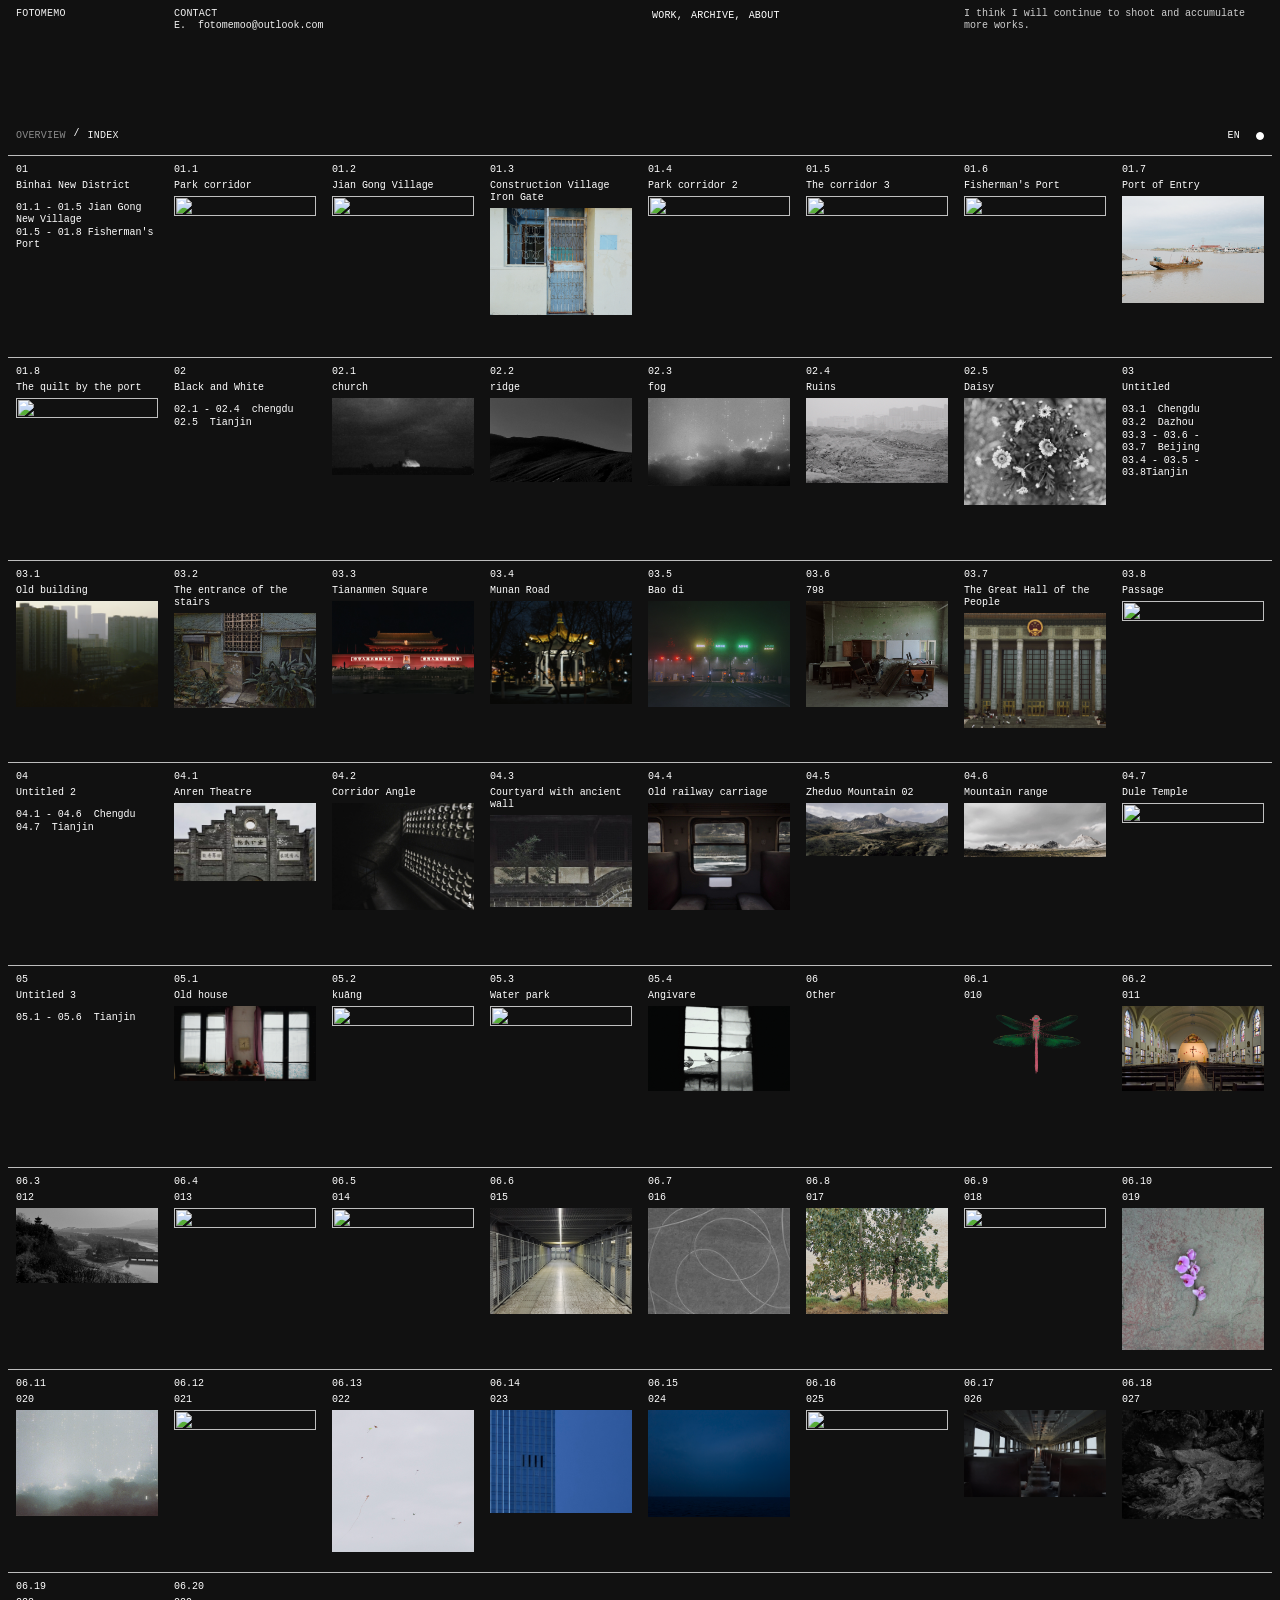
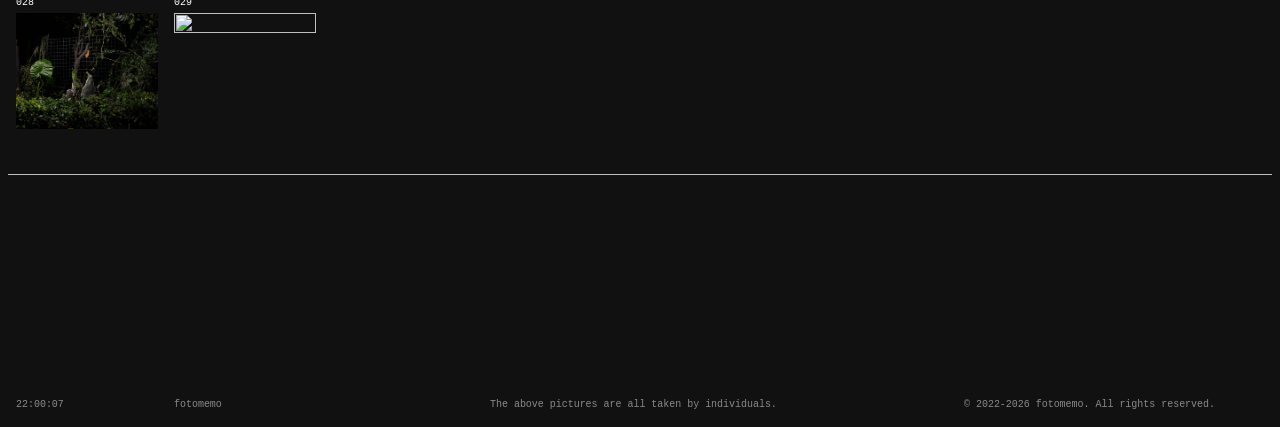
==== commit 41611638: "Add files via upload" ====
--- a/index.html
+++ b/index.html
@@ -904,7 +904,7 @@
                     <div class="media-index tabular">01.1</div>
                     <a class="media-container" href="#">
                         <div class="media-label"><span>Park corridor</span></div>
-                        <div class="media-item"><div class="media-img"><img src="picture/small/741.jpg" data-full="picture/741.jpg" alt=""><div class="loader"></div></div></div>
+                        <div class="media-item"><div class="media-img"><img src="picture/741.jpg" alt=""><div class="loader"></div></div></div>
                     </a>
                 </div>
             </div>
@@ -913,7 +913,7 @@
                     <div class="media-index tabular">01.2</div>
                     <a class="media-container" href="#">
                         <div class="media-label"><span>Jian Gong Village</span></div>
-                        <div class="media-item"><div class="media-img"><img src="picture/small/65.jpg" data-full="picture/65.jpg" alt=""><div class="loader"></div></div></div>
+                        <div class="media-item"><div class="media-img"><img src="picture/65.jpg" alt=""><div class="loader"></div></div></div>
                     </a>
                 </div>
             </div>
@@ -922,7 +922,7 @@
                     <div class="media-index tabular">01.3</div>
                     <a class="media-container" href="#">
                         <div class="media-label"><span>Construction Village Iron Gate</span></div>
-                        <div class="media-item"><div class="media-img"><img src="picture/small/66.jpg" data-full="picture/66.jpg" alt=""><div class="loader"></div></div></div>
+                        <div class="media-item"><div class="media-img"><img src="picture/66.jpg" alt=""><div class="loader"></div></div></div>
                     </a>
                 </div>
             </div>
@@ -931,7 +931,7 @@
                     <div class="media-index tabular">01.4</div>
                     <a class="media-container" href="#">
                         <div class="media-label"><span>Park corridor 2</span></div>
-                        <div class="media-item"><div class="media-img"><img src="picture/small/742.jpg" data-full="picture/742.jpg" alt=""><div class="loader"></div></div></div>
+                        <div class="media-item"><div class="media-img"><img src="picture/742.jpg" alt=""><div class="loader"></div></div></div>
                     </a>
                 </div>
             </div>
@@ -940,7 +940,7 @@
                     <div class="media-index tabular">01.5</div>
                     <a class="media-container" href="#">
                         <div class="media-label"><span>The corridor 3</span></div>
-                        <div class="media-item"><div class="media-img"><img src="picture/small/743.jpg" data-full="picture/743.jpg" alt=""><div class="loader"></div></div></div>
+                        <div class="media-item"><div class="media-img"><img src="picture/743.jpg" alt=""><div class="loader"></div></div></div>
                     </a>
                 </div>
             </div>
@@ -949,7 +949,7 @@
                     <div class="media-index tabular">01.6</div>
                     <a class="media-container" href="#">
                         <div class="media-label"><span>Fisherman's Port</span></div>
-                        <div class="media-item"><div class="media-img"><img src="picture/small/69.jpg" data-full="picture/69.jpg" alt=""><div class="loader"></div></div></div>
+                        <div class="media-item"><div class="media-img"><img src="picture/69.jpg" alt=""><div class="loader"></div></div></div>
                     </a>
                 </div>
             </div>
@@ -958,7 +958,7 @@
                     <div class="media-index tabular">01.7</div>
                     <a class="media-container" href="#">
                         <div class="media-label"><span>Port of Entry</span></div>
-                        <div class="media-item"><div class="media-img"><img src="picture/small/68.jpg" data-full="picture/68.jpg" alt=""><div class="loader"></div></div></div>
+                        <div class="media-item"><div class="media-img"><img src="picture/68.jpg" alt=""><div class="loader"></div></div></div>
                     </a>
                 </div>
             </div>
@@ -968,7 +968,7 @@
                     <div class="media-index tabular">01.8</div>
                     <a class="media-container" href="#">
                         <div class="media-label"><span>The quilt by the port</span></div>
-                        <div class="media-item"><div class="media-img"><img src="picture/small/70.jpg" data-full="picture/70.jpg" alt=""><div class="loader"></div></div></div>
+                        <div class="media-item"><div class="media-img"><img src="picture/70.jpg" alt=""><div class="loader"></div></div></div>
                     </a>
                 </div>
             </div>
@@ -995,7 +995,7 @@
                     <div class="media-index tabular">02.1</div>
                     <a class="media-container" href="#">
                         <div class="media-label"><span>church</span></div>
-                        <div class="media-item"><div class="media-img"><img src="picture/small/15.jpg" data-full="picture/15.jpg" alt=""><div class="loader"></div></div></div>
+                        <div class="media-item"><div class="media-img"><img src="picture/15.jpg" alt=""><div class="loader"></div></div></div>
                     </a>
                 </div>
             </div>
@@ -1004,7 +1004,7 @@
                     <div class="media-index tabular">02.2</div>
                     <a class="media-container" href="#">
                         <div class="media-label"><span>ridge</span></div>
-                        <div class="media-item"><div class="media-img"><img src="picture/small/14.jpg" data-full="picture/14.jpg" alt=""><div class="loader"></div></div></div>
+                        <div class="media-item"><div class="media-img"><img src="picture/14.jpg" alt=""><div class="loader"></div></div></div>
                     </a>
                 </div>
             </div>
@@ -1013,7 +1013,7 @@
                     <div class="media-index tabular">02.3</div>
                     <a class="media-container" href="#">
                         <div class="media-label"><span>fog</span></div>
-                        <div class="media-item"><div class="media-img"><img src="picture/small/13.jpg" data-full="picture/13.jpg" alt=""><div class="loader"></div></div></div>
+                        <div class="media-item"><div class="media-img"><img src="picture/13.jpg" alt=""><div class="loader"></div></div></div>
                     </a>
                 </div>
             </div>
@@ -1022,7 +1022,7 @@
                     <div class="media-index tabular">02.4</div>
                     <a class="media-container" href="#">
                         <div class="media-label"><span>Ruins</span></div>
-                        <div class="media-item"><div class="media-img"><img src="picture/small/60.JPG" data-full="picture/60.JPG" alt=""><div class="loader"></div></div></div>
+                        <div class="media-item"><div class="media-img"><img src="picture/60.JPG" alt=""><div class="loader"></div></div></div>
                     </a>
                 </div>
             </div>
@@ -1031,7 +1031,7 @@
                     <div class="media-index tabular">02.5</div>
                     <a class="media-container" href="#">
                         <div class="media-label"><span>Daisy</span></div>
-                        <div class="media-item"><div class="media-img"><img src="picture/small/67.jpg" data-full="picture/67.jpg" alt=""><div class="loader"></div></div></div>
+                        <div class="media-item"><div class="media-img"><img src="picture/67.jpg" alt=""><div class="loader"></div></div></div>
                     </a>
                 </div>
             </div>
@@ -1061,7 +1061,7 @@
                     <div class="media-index tabular">03.1</div>
                     <a class="media-container" href="#">
                         <div class="media-label"><span>Old building</span></div>
-                        <div class="media-item"><div class="media-img"><img src="picture/small/11.JPG" data-full="picture/11.JPG" alt=""><div class="loader"></div></div></div>
+                        <div class="media-item"><div class="media-img"><img src="picture/11.JPG" alt=""><div class="loader"></div></div></div>
                     </a>
                 </div>
             </div>
@@ -1070,7 +1070,7 @@
                     <div class="media-index tabular">03.2</div>
                     <a class="media-container" href="#">
                         <div class="media-label"><span>The entrance of the stairs</span></div>
-                        <div class="media-item"><div class="media-img"><img src="picture/small/10.jpg" data-full="picture/10.jpg" alt=""><div class="loader"></div></div></div>
+                        <div class="media-item"><div class="media-img"><img src="picture/10.jpg" alt=""><div class="loader"></div></div></div>
                     </a>
                 </div>
             </div>
@@ -1079,7 +1079,7 @@
                     <div class="media-index tabular">03.3</div>
                     <a class="media-container" href="#">
                         <div class="media-label"><span>Tiananmen Square</span></div>
-                        <div class="media-item"><div class="media-img"><img src="picture/small/9.JPG" data-full="picture/9.JPG" alt=""><div class="loader"></div></div></div>
+                        <div class="media-item"><div class="media-img"><img src="picture/9.JPG" alt=""><div class="loader"></div></div></div>
                     </a>
                 </div>
             </div>
@@ -1088,7 +1088,7 @@
                     <div class="media-index tabular">03.4</div>
                     <a class="media-container" href="#">
                         <div class="media-label"><span>Munan Road</span></div>
-                        <div class="media-item"><div class="media-img"><img src="picture/small/63.jpg" data-full="picture/63.jpg" alt=""><div class="loader"></div></div></div>
+                        <div class="media-item"><div class="media-img"><img src="picture/63.jpg" alt=""><div class="loader"></div></div></div>
                     </a>
                 </div>
             </div>
@@ -1097,7 +1097,7 @@
                     <div class="media-index tabular">03.5</div>
                     <a class="media-container" href="#">
                         <div class="media-label"><span>Bao di</span></div>
-                        <div class="media-item"><div class="media-img"><img src="picture/small/62.jpg" data-full="picture/62.jpg" alt=""><div class="loader"></div></div></div>
+                        <div class="media-item"><div class="media-img"><img src="picture/62.jpg" alt=""><div class="loader"></div></div></div>
                     </a>
                 </div>
             </div>
@@ -1106,7 +1106,7 @@
                     <div class="media-index tabular">03.6</div>
                     <a class="media-container" href="#">
                         <div class="media-label"><span>798</span></div>
-                        <div class="media-item"><div class="media-img"><img src="picture/small/61.JPG" data-full="picture/61.JPG" alt=""><div class="loader"></div></div></div>
+                        <div class="media-item"><div class="media-img"><img src="picture/61.JPG" alt=""><div class="loader"></div></div></div>
                     </a>
                 </div>
             </div>
@@ -1115,7 +1115,7 @@
                     <div class="media-index tabular">03.7</div>
                     <a class="media-container" href="#">
                         <div class="media-label"><span>The Great Hall of the People</span></div>
-                        <div class="media-item"><div class="media-img"><img src="picture/small/12.jpg" data-full="picture/12.jpg" alt=""><div class="loader"></div></div></div>
+                        <div class="media-item"><div class="media-img"><img src="picture/12.jpg" alt=""><div class="loader"></div></div></div>
                     </a>
                 </div>
             </div>
@@ -1124,7 +1124,7 @@
                     <div class="media-index tabular">03.8</div>
                     <a class="media-container" href="#">
                         <div class="media-label"><span>Passage</span></div>
-                        <div class="media-item"><div class="media-img"><img src="picture/small/64.jpg" data-full="picture/64.jpg" alt=""><div class="loader"></div></div></div>
+                        <div class="media-item"><div class="media-img"><img src="picture/64.jpg" alt=""><div class="loader"></div></div></div>
                     </a>
                 </div>
             </div>
@@ -1149,7 +1149,7 @@
                     <div class="media-index tabular">04.1</div>
                     <a class="media-container" href="#">
                         <div class="media-label"><span>Anren Theatre</span></div>
-                        <div class="media-item"><div class="media-img"><img src="picture/small/6.jpg" data-full="picture/6.jpg" alt=""><div class="loader"></div></div></div>
+                        <div class="media-item"><div class="media-img"><img src="picture/6.jpg" alt=""><div class="loader"></div></div></div>
                     </a>
                 </div>
             </div>
@@ -1158,7 +1158,7 @@
                     <div class="media-index tabular">04.2</div>
                     <a class="media-container" href="#">
                         <div class="media-label"><span>Corridor Angle</span></div>
-                        <div class="media-item"><div class="media-img"><img src="picture/small/5.jpg" data-full="picture/5.jpg" alt=""><div class="loader"></div></div></div>
+                        <div class="media-item"><div class="media-img"><img src="picture/5.jpg" alt=""><div class="loader"></div></div></div>
                     </a>
                 </div>
             </div>
@@ -1167,7 +1167,7 @@
                     <div class="media-index tabular">04.3</div>
                     <a class="media-container" href="#">
                         <div class="media-label"><span>Courtyard with ancient wall</span></div>
-                        <div class="media-item"><div class="media-img"><img src="picture/small/4.jpg" data-full="picture/4.jpg" alt=""><div class="loader"></div></div></div>
+                        <div class="media-item"><div class="media-img"><img src="picture/4.jpg" alt=""><div class="loader"></div></div></div>
                     </a>
                 </div>
             </div>
@@ -1176,7 +1176,7 @@
                     <div class="media-index tabular">04.4</div>
                     <a class="media-container" href="#">
                         <div class="media-label"><span>Old railway carriage</span></div>
-                        <div class="media-item"><div class="media-img"><img src="picture/small/3.jpg" data-full="picture/3.jpg" alt=""><div class="loader"></div></div></div>
+                        <div class="media-item"><div class="media-img"><img src="picture/3.jpg" alt=""><div class="loader"></div></div></div>
                     </a>
                 </div>
             </div>
@@ -1185,7 +1185,7 @@
                     <div class="media-index tabular">04.5</div>
                     <a class="media-container" href="#">
                         <div class="media-label"><span>Zheduo Mountain 02</span></div>
-                        <div class="media-item"><div class="media-img"><img src="picture/small/2.jpg" data-full="picture/2.jpg" alt=""><div class="loader"></div></div></div>
+                        <div class="media-item"><div class="media-img"><img src="picture/2.jpg" alt=""><div class="loader"></div></div></div>
                     </a>
                 </div>
             </div>
@@ -1194,7 +1194,7 @@
                     <div class="media-index tabular">04.6</div>
                     <a class="media-container" href="#">
                         <div class="media-label"><span>Mountain range</span></div>
-                        <div class="media-item"><div class="media-img"><img src="picture/small/1.jpg" data-full="picture/1.jpg" alt=""><div class="loader"></div></div></div>
+                        <div class="media-item"><div class="media-img"><img src="picture/1.jpg" alt=""><div class="loader"></div></div></div>
                     </a>
                 </div>
             </div>
@@ -1203,7 +1203,7 @@
                     <div class="media-index tabular">04.7</div>
                     <a class="media-container" href="#">
                         <div class="media-label"><span>Dule Temple</span></div>
-                        <div class="media-item"><div class="media-img"><img src="picture/small/58.jpg" data-full="picture/58.jpg" alt=""><div class="loader"></div></div></div>
+                        <div class="media-item"><div class="media-img"><img src="picture/58.jpg" alt=""><div class="loader"></div></div></div>
                     </a>
                 </div>
             </div>
@@ -1230,7 +1230,7 @@
                     <div class="media-index tabular">05.1</div>
                     <a class="media-container" href="#">
                         <div class="media-label"><span>Old house</span></div>
-                        <div class="media-item"><div class="media-img"><img src="picture/small/36.jpg" data-full="picture/36.jpg" alt=""><div class="loader"></div></div></div>
+                        <div class="media-item"><div class="media-img"><img src="picture/36.jpg" alt=""><div class="loader"></div></div></div>
                     </a>
                 </div>
             </div>
@@ -1239,7 +1239,7 @@
                     <div class="media-index tabular">05.2</div>
                     <a class="media-container" href="#">
                         <div class="media-label"><span>kuāng</span></div>
-                        <div class="media-item"><div class="media-img"><img src="picture/small/35.jpg" data-full="picture/35.jpg" alt=""><div class="loader"></div></div></div>
+                        <div class="media-item"><div class="media-img"><img src="picture/35.jpg" alt=""><div class="loader"></div></div></div>
                     </a>
                 </div>
             </div>
@@ -1248,7 +1248,7 @@
                     <div class="media-index tabular">05.3</div>
                     <a class="media-container" href="#">
                         <div class="media-label"><span>Water park</span></div>
-                        <div class="media-item"><div class="media-img"><img src="picture/small/34.jpg" data-full="picture/34.jpg" alt=""><div class="loader"></div></div></div>
+                        <div class="media-item"><div class="media-img"><img src="picture/34.jpg" alt=""><div class="loader"></div></div></div>
                     </a>
                 </div>
             </div>
@@ -1257,7 +1257,7 @@
                     <div class="media-index tabular">05.4</div>
                     <a class="media-container" href="#">
                         <div class="media-label"><span>Angivare</span></div>
-                        <div class="media-item"><div class="media-img"><img src="picture/small/33.jpg" data-full="picture/33.jpg" alt=""><div class="loader"></div></div></div>
+                        <div class="media-item"><div class="media-img"><img src="picture/33.jpg" alt=""><div class="loader"></div></div></div>
                     </a>
                 </div>
             </div>
@@ -1279,7 +1279,7 @@
                     <div class="media-index tabular">06.1</div>
                     <a class="media-container" href="#">
                         <div class="media-label"><span>010</span></div>
-                        <div class="media-item"><div class="media-img"><img src="picture/small/010.png" data-full="picture/010.png" alt=""><div class="loader"></div></div></div>
+                        <div class="media-item"><div class="media-img"><img src="picture/010.png" alt=""><div class="loader"></div></div></div>
                     </a>
                 </div>
             </div>
@@ -1288,7 +1288,7 @@
                     <div class="media-index tabular">06.2</div>
                     <a class="media-container" href="#">
                         <div class="media-label"><span>011</span></div>
-                        <div class="media-item"><div class="media-img"><img src="picture/small/011.jpg" data-full="picture/011.jpg" alt=""><div class="loader"></div></div></div>
+                        <div class="media-item"><div class="media-img"><img src="picture/011.jpg" alt=""><div class="loader"></div></div></div>
                     </a>
                 </div>
             </div>
@@ -1297,7 +1297,7 @@
                     <div class="media-index tabular">06.3</div>
                     <a class="media-container" href="#">
                         <div class="media-label"><span>012</span></div>
-                        <div class="media-item"><div class="media-img"><img src="picture/small/012.jpg" data-full="picture/012.jpg" alt=""><div class="loader"></div></div></div>
+                        <div class="media-item"><div class="media-img"><img src="picture/012.jpg" alt=""><div class="loader"></div></div></div>
                     </a>
                 </div>
             </div>
@@ -1306,7 +1306,7 @@
                     <div class="media-index tabular">06.4</div>
                     <a class="media-container" href="#">
                         <div class="media-label"><span>013</span></div>
-                        <div class="media-item"><div class="media-img"><img src="picture/small/013.jpg" data-full="picture/013.jpg" alt=""><div class="loader"></div></div></div>
+                        <div class="media-item"><div class="media-img"><img src="picture/013.jpg" alt=""><div class="loader"></div></div></div>
                     </a>
                 </div>
             </div>
@@ -1315,7 +1315,7 @@
                     <div class="media-index tabular">06.5</div>
                     <a class="media-container" href="#">
                         <div class="media-label"><span>014</span></div>
-                        <div class="media-item"><div class="media-img"><img src="picture/small/014.jpg" data-full="picture/014.jpg" alt=""><div class="loader"></div></div></div>
+                        <div class="media-item"><div class="media-img"><img src="picture/014.jpg" alt=""><div class="loader"></div></div></div>
                     </a>
                 </div>
             </div>
@@ -1324,7 +1324,7 @@
                     <div class="media-index tabular">06.6</div>
                     <a class="media-container" href="#">
                         <div class="media-label"><span>015</span></div>
-                        <div class="media-item"><div class="media-img"><img src="picture/small/015.jpg" data-full="picture/015.jpg" alt=""><div class="loader"></div></div></div>
+                        <div class="media-item"><div class="media-img"><img src="picture/015.jpg" alt=""><div class="loader"></div></div></div>
                     </a>
                 </div>
             </div>
@@ -1333,7 +1333,7 @@
                     <div class="media-index tabular">06.7</div>
                     <a class="media-container" href="#">
                         <div class="media-label"><span>016</span></div>
-                        <div class="media-item"><div class="media-img"><img src="picture/small/016.jpg" data-full="picture/016.jpg" alt=""><div class="loader"></div></div></div>
+                        <div class="media-item"><div class="media-img"><img src="picture/016.jpg" alt=""><div class="loader"></div></div></div>
                     </a>
                 </div>
             </div>
@@ -1342,7 +1342,7 @@
                     <div class="media-index tabular">06.8</div>
                     <a class="media-container" href="#">
                         <div class="media-label"><span>017</span></div>
-                        <div class="media-item"><div class="media-img"><img src="picture/small/017.jpg" data-full="picture/017.jpg" alt=""><div class="loader"></div></div></div>
+                        <div class="media-item"><div class="media-img"><img src="picture/017.jpg" alt=""><div class="loader"></div></div></div>
                     </a>
                 </div>
             </div>
@@ -1351,7 +1351,7 @@
                     <div class="media-index tabular">06.9</div>
                     <a class="media-container" href="#">
                         <div class="media-label"><span>018</span></div>
-                        <div class="media-item"><div class="media-img"><img src="picture/small/018.jpg" data-full="picture/018.jpg" alt=""><div class="loader"></div></div></div>
+                        <div class="media-item"><div class="media-img"><img src="picture/018.jpg" alt=""><div class="loader"></div></div></div>
                     </a>
                 </div>
             </div>
@@ -1360,7 +1360,7 @@
                     <div class="media-index tabular">06.10</div>
                     <a class="media-container" href="#">
                         <div class="media-label"><span>019</span></div>
-                        <div class="media-item"><div class="media-img"><img src="picture/small/019.jpg" data-full="picture/019.jpg" alt=""><div class="loader"></div></div></div>
+                        <div class="media-item"><div class="media-img"><img src="picture/019.jpg" alt=""><div class="loader"></div></div></div>
                     </a>
                 </div>
             </div>
@@ -1369,7 +1369,7 @@
                     <div class="media-index tabular">06.11</div>
                     <a class="media-container" href="#">
                         <div class="media-label"><span>020</span></div>
-                        <div class="media-item"><div class="media-img"><img src="picture/small/020.jpg" data-full="picture/020.jpg" alt=""><div class="loader"></div></div></div>
+                        <div class="media-item"><div class="media-img"><img src="picture/020.jpg" alt=""><div class="loader"></div></div></div>
                     </a>
                 </div>
             </div>
@@ -1378,7 +1378,7 @@
                     <div class="media-index tabular">06.12</div>
                     <a class="media-container" href="#">
                         <div class="media-label"><span>021</span></div>
-                        <div class="media-item"><div class="media-img"><img src="picture/small/021.jpg" data-full="picture/021.jpg" alt=""><div class="loader"></div></div></div>
+                        <div class="media-item"><div class="media-img"><img src="picture/021.jpg" alt=""><div class="loader"></div></div></div>
                     </a>
                 </div>
             </div>
@@ -1387,7 +1387,7 @@
                     <div class="media-index tabular">06.13</div>
                     <a class="media-container" href="#">
                         <div class="media-label"><span>022</span></div>
-                        <div class="media-item"><div class="media-img"><img src="picture/small/022.jpg" data-full="picture/022.jpg" alt=""><div class="loader"></div></div></div>
+                        <div class="media-item"><div class="media-img"><img src="picture/022.jpg" alt=""><div class="loader"></div></div></div>
                     </a>
                 </div>
             </div>
@@ -1396,7 +1396,7 @@
                     <div class="media-index tabular">06.14</div>
                     <a class="media-container" href="#">
                         <div class="media-label"><span>023</span></div>
-                        <div class="media-item"><div class="media-img"><img src="picture/small/023.jpg" data-full="picture/023.jpg" alt=""><div class="loader"></div></div></div>
+                        <div class="media-item"><div class="media-img"><img src="picture/023.jpg" alt=""><div class="loader"></div></div></div>
                     </a>
                 </div>
             </div>
@@ -1405,7 +1405,7 @@
                     <div class="media-index tabular">06.15</div>
                     <a class="media-container" href="#">
                         <div class="media-label"><span>024</span></div>
-                        <div class="media-item"><div class="media-img"><img src="picture/small/024.jpg" data-full="picture/024.jpg" alt=""><div class="loader"></div></div></div>
+                        <div class="media-item"><div class="media-img"><img src="picture/024.jpg" alt=""><div class="loader"></div></div></div>
                     </a>
                 </div>
             </div>
@@ -1414,7 +1414,7 @@
                     <div class="media-index tabular">06.16</div>
                     <a class="media-container" href="#">
                         <div class="media-label"><span>025</span></div>
-                        <div class="media-item"><div class="media-img"><img src="picture/small/025.jpg" data-full="picture/025.jpg" alt=""><div class="loader"></div></div></div>
+                        <div class="media-item"><div class="media-img"><img src="picture/025.jpg" alt=""><div class="loader"></div></div></div>
                     </a>
                 </div>
             </div>
@@ -1423,7 +1423,7 @@
                     <div class="media-index tabular">06.17</div>
                     <a class="media-container" href="#">
                         <div class="media-label"><span>026</span></div>
-                        <div class="media-item"><div class="media-img"><img src="picture/small/026.jpg" data-full="picture/026.jpg" alt=""><div class="loader"></div></div></div>
+                        <div class="media-item"><div class="media-img"><img src="picture/026.jpg" alt=""><div class="loader"></div></div></div>
                     </a>
                 </div>
             </div>
@@ -1432,7 +1432,7 @@
                     <div class="media-index tabular">06.18</div>
                     <a class="media-container" href="#">
                         <div class="media-label"><span>027</span></div>
-                        <div class="media-item"><div class="media-img"><img src="picture/small/027.jpg" data-full="picture/027.jpg" alt=""><div class="loader"></div></div></div>
+                        <div class="media-item"><div class="media-img"><img src="picture/027.jpg" alt=""><div class="loader"></div></div></div>
                     </a>
                 </div>
             </div>
@@ -1441,7 +1441,7 @@
                     <div class="media-index tabular">06.19</div>
                     <a class="media-container" href="#">
                         <div class="media-label"><span>028</span></div>
-                        <div class="media-item"><div class="media-img"><img src="picture/small/028.jpg" data-full="picture/028.jpg" alt=""><div class="loader"></div></div></div>
+                        <div class="media-item"><div class="media-img"><img src="picture/028.jpg" alt=""><div class="loader"></div></div></div>
                     </a>
                 </div>
             </div>
@@ -1450,7 +1450,7 @@
                     <div class="media-index tabular">06.20</div>
                     <a class="media-container" href="#">
                         <div class="media-label"><span>029</span></div>
-                        <div class="media-item"><div class="media-img"><img src="picture/small/029.jpg" data-full="picture/029.jpg" alt=""><div class="loader"></div></div></div>
+                        <div class="media-item"><div class="media-img"><img src="picture/029.jpg" alt=""><div class="loader"></div></div></div>
                     </a>
                 </div>
             </div>
@@ -1472,13 +1472,13 @@
                 </div>
                 <div class="index-media">
                     <div class="media-row">
-                        <div class="media-item"><span class="tabular caption">01.1</span><span class="caption">Park corridor</span><img src="picture/small/741.jpg" data-full="picture/741.jpg" alt=""></div>
-                        <div class="media-item"><span class="tabular caption">01.2</span><span class="caption">Jian Gong Village</span><img src="picture/small/65.jpg" data-full="picture/65.jpg" alt=""></div>
-                        <div class="media-item"><span class="tabular caption">01.3</span><span class="caption">Construction Village Iron Gate</span><img src="picture/small/66.jpg" data-full="picture/66.jpg" alt=""></div>
-                        <div class="media-item"><span class="tabular caption">01.4</span><span class="caption">Port of Entry</span><img src="picture/small/68.jpg" data-full="picture/68.jpg" alt=""></div>
-                        <div class="media-item"><span class="tabular caption">01.5</span><span class="caption">The corridor 3</span><img src="picture/small/743.jpg" data-full="picture/743.jpg" alt=""></div>
-                        <div class="media-item"><span class="tabular caption">01.6</span><span class="caption">Fisherman's Port</span><img src="picture/small/69.jpg" data-full="picture/69.jpg" alt=""></div>
-                        <div class="media-item"><span class="tabular caption">01.7</span><span class="caption">Park corridor 2</span><img src="picture/small/742.jpg" data-full="picture/742.jpg" alt=""></div><div class="media-item"><span class="tabular caption">01.8</span><span class="caption">The quilt by the port</span><img src="picture/small/70.jpg" data-full="picture/70.jpg" alt=""></div>
+                        <div class="media-item"><span class="tabular caption">01.1</span><span class="caption">Park corridor</span><img src="picture/741.jpg" alt=""></div>
+                        <div class="media-item"><span class="tabular caption">01.2</span><span class="caption">Jian Gong Village</span><img src="picture/65.jpg" alt=""></div>
+                        <div class="media-item"><span class="tabular caption">01.3</span><span class="caption">Construction Village Iron Gate</span><img src="picture/66.jpg" alt=""></div>
+                        <div class="media-item"><span class="tabular caption">01.4</span><span class="caption">Port of Entry</span><img src="picture/68.jpg" alt=""></div>
+                        <div class="media-item"><span class="tabular caption">01.5</span><span class="caption">The corridor 3</span><img src="picture/743.jpg" alt=""></div>
+                        <div class="media-item"><span class="tabular caption">01.6</span><span class="caption">Fisherman's Port</span><img src="picture/69.jpg" alt=""></div>
+                        <div class="media-item"><span class="tabular caption">01.7</span><span class="caption">Park corridor 2</span><img src="picture/742.jpg" alt=""></div><div class="media-item"><span class="tabular caption">01.8</span><span class="caption">The quilt by the port</span><img src="picture/70.jpg" alt=""></div>
                     </div>
                 </div>
             </article>
@@ -1491,11 +1491,11 @@
                 <div class="index-media">
                     <div class="media-row">
                         
-                        <div class="media-item"><span class="tabular caption">02.1</span><span class="caption">church</span><img src="picture/small/15.jpg" data-full="picture/15.jpg" alt=""></div>
-                        <div class="media-item"><span class="tabular caption">02.2</span><span class="caption">ridge</span><img src="picture/small/14.jpg" data-full="picture/14.jpg" alt=""></div>
-                        <div class="media-item"><span class="tabular caption">02.3</span><span class="caption">fog</span><img src="picture/small/13.jpg" data-full="picture/13.jpg" alt=""></div><div class="media-item"><span class="tabular caption">02.4</span><span class="caption">Ruins</span><img src="picture/small/60.JPG" data-full="picture/60.JPG" alt=""></div>
+                        <div class="media-item"><span class="tabular caption">02.1</span><span class="caption">church</span><img src="picture/15.jpg" alt=""></div>
+                        <div class="media-item"><span class="tabular caption">02.2</span><span class="caption">ridge</span><img src="picture/14.jpg" alt=""></div>
+                        <div class="media-item"><span class="tabular caption">02.3</span><span class="caption">fog</span><img src="picture/13.jpg" alt=""></div><div class="media-item"><span class="tabular caption">02.4</span><span class="caption">Ruins</span><img src="picture/60.JPG" alt=""></div>
                         
-                        <div class="media-item"><span class="tabular caption">02.5</span><span class="caption">Daisy</span><img src="picture/small/67.jpg" data-full="picture/67.jpg" alt=""></div>
+                        <div class="media-item"><span class="tabular caption">02.5</span><span class="caption">Daisy</span><img src="picture/67.jpg" alt=""></div>
                         
                     </div>
                 </div>
@@ -1508,14 +1508,14 @@
                 </div>
                 <div class="index-media">
                     <div class="media-row">
-                        <div class="media-item"><span class="tabular caption">03.1</span><span class="caption">Old building</span><img src="picture/small/11.JPG" data-full="picture/11.JPG" alt=""></div>
-                        <div class="media-item"><span class="tabular caption">03.2</span><span class="caption">The entrance of the stairs</span><img src="picture/small/10.jpg" data-full="picture/10.jpg" alt=""></div>
-                        <div class="media-item"><span class="tabular caption">03.3</span><span class="caption">Tiananmen Square</span><img src="picture/small/9.JPG" data-full="picture/9.JPG" alt=""></div>
-                        <div class="media-item"><span class="tabular caption">03.4</span><span class="caption">Munan Road</span><img src="picture/small/63.jpg" data-full="picture/63.jpg" alt=""></div>
-                        <div class="media-item"><span class="tabular caption">03.5</span><span class="caption">Bao di</span><img src="picture/small/62.jpg" data-full="picture/62.jpg" alt=""></div>
-                        <div class="media-item"><span class="tabular caption">03.6</span><span class="caption">798</span><img src="picture/small/61.JPG" data-full="picture/61.JPG" alt=""></div>
-                        <div class="media-item"><span class="tabular caption">03.7</span><span class="caption">The quilt by the port</span><img src="picture/small/12.jpg" data-full="picture/12.jpg" alt=""></div>
-                    <div class="media-item"><span class="tabular caption">03.8</span><span class="caption">Passage</span><img src="picture/small/64.jpg" data-full="picture/64.jpg" alt=""></div></div>
+                        <div class="media-item"><span class="tabular caption">03.1</span><span class="caption">Old building</span><img src="picture/11.JPG" alt=""></div>
+                        <div class="media-item"><span class="tabular caption">03.2</span><span class="caption">The entrance of the stairs</span><img src="picture/10.jpg" alt=""></div>
+                        <div class="media-item"><span class="tabular caption">03.3</span><span class="caption">Tiananmen Square</span><img src="picture/9.JPG" alt=""></div>
+                        <div class="media-item"><span class="tabular caption">03.4</span><span class="caption">Munan Road</span><img src="picture/63.jpg" alt=""></div>
+                        <div class="media-item"><span class="tabular caption">03.5</span><span class="caption">Bao di</span><img src="picture/62.jpg" alt=""></div>
+                        <div class="media-item"><span class="tabular caption">03.6</span><span class="caption">798</span><img src="picture/61.JPG" alt=""></div>
+                        <div class="media-item"><span class="tabular caption">03.7</span><span class="caption">The quilt by the port</span><img src="picture/12.jpg" alt=""></div>
+                    <div class="media-item"><span class="tabular caption">03.8</span><span class="caption">Passage</span><img src="picture/64.jpg" alt=""></div></div>
                 </div>
             </article>
             <article class="index-card">
@@ -1526,13 +1526,13 @@
                 </div>
                 <div class="index-media">
                     <div class="media-row">
-                        <div class="media-item"><span class="tabular caption">04.1</span><span class="caption">Anren Theatre</span><img src="picture/small/6.jpg" data-full="picture/6.jpg" alt=""></div>
-                        <div class="media-item"><span class="tabular caption">04.2</span><span class="caption">Corridor Angle</span><img src="picture/small/5.jpg" data-full="picture/5.jpg" alt=""></div>
-                        <div class="media-item"><span class="tabular caption">04.3</span><span class="caption">Courtyard with ancient wall</span><img src="picture/small/4.jpg" data-full="picture/4.jpg" alt=""></div>
-                        <div class="media-item"><span class="tabular caption">04.4</span><span class="caption">Old railway carriage</span><img src="picture/small/3.jpg" data-full="picture/3.jpg" alt=""></div>
-                        <div class="media-item"><span class="tabular caption">04.5</span><span class="caption">Zheduo Mountain 02</span><img src="picture/small/2.jpg" data-full="picture/2.jpg" alt=""></div>
-                        <div class="media-item"><span class="tabular caption">04.6</span><span class="caption">Mountain range</span><img src="picture/small/1.jpg" data-full="picture/1.jpg" alt=""></div>
-                        <div class="media-item"><span class="tabular caption">04.7</span><span class="caption">Dule Temple</span><img src="picture/small/58.jpg" data-full="picture/58.jpg" alt=""></div>
+                        <div class="media-item"><span class="tabular caption">04.1</span><span class="caption">Anren Theatre</span><img src="picture/6.jpg" alt=""></div>
+                        <div class="media-item"><span class="tabular caption">04.2</span><span class="caption">Corridor Angle</span><img src="picture/5.jpg" alt=""></div>
+                        <div class="media-item"><span class="tabular caption">04.3</span><span class="caption">Courtyard with ancient wall</span><img src="picture/4.jpg" alt=""></div>
+                        <div class="media-item"><span class="tabular caption">04.4</span><span class="caption">Old railway carriage</span><img src="picture/3.jpg" alt=""></div>
+                        <div class="media-item"><span class="tabular caption">04.5</span><span class="caption">Zheduo Mountain 02</span><img src="picture/2.jpg" alt=""></div>
+                        <div class="media-item"><span class="tabular caption">04.6</span><span class="caption">Mountain range</span><img src="picture/1.jpg" alt=""></div>
+                        <div class="media-item"><span class="tabular caption">04.7</span><span class="caption">Dule Temple</span><img src="picture/58.jpg" alt=""></div>
                     </div>
                 </div>
             </article>
@@ -1544,10 +1544,10 @@
                 </div>
                 <div class="index-media">
                     <div class="media-row">
-                        <div class="media-item"><span class="tabular caption">05.1</span><span class="caption">Old house</span><img src="picture/small/36.jpg" data-full="picture/36.jpg" alt=""></div>
-                        <div class="media-item"><span class="tabular caption">05.2</span><span class="caption">kuāng</span><img src="picture/small/35.jpg" data-full="picture/35.jpg" alt=""></div>
-                        <div class="media-item"><span class="tabular caption">05.3</span><span class="caption">Water park</span><img src="picture/small/34.jpg" data-full="picture/34.jpg" alt=""></div>
-                        <div class="media-item"><span class="tabular caption">05.4</span><span class="caption">Angivare</span><img src="picture/small/33.jpg" data-full="picture/33.jpg" alt=""></div>
+                        <div class="media-item"><span class="tabular caption">05.1</span><span class="caption">Old house</span><img src="picture/36.jpg" alt=""></div>
+                        <div class="media-item"><span class="tabular caption">05.2</span><span class="caption">kuāng</span><img src="picture/35.jpg" alt=""></div>
+                        <div class="media-item"><span class="tabular caption">05.3</span><span class="caption">Water park</span><img src="picture/34.jpg" alt=""></div>
+                        <div class="media-item"><span class="tabular caption">05.4</span><span class="caption">Angivare</span><img src="picture/33.jpg" alt=""></div>
                     </div>
                 </div>
             </article>
@@ -1559,26 +1559,26 @@
                 </div>
                 <div class="index-media">
                     <div class="media-row">
-                        <div class="media-item"><span class="tabular caption">06.1</span><span class="caption">010</span><img src="picture/small/010.png" data-full="picture/010.png" alt=""></div>
-                        <div class="media-item"><span class="tabular caption">06.2</span><span class="caption">011</span><img src="picture/small/011.jpg" data-full="picture/011.jpg" alt=""></div>
-                        <div class="media-item"><span class="tabular caption">06.3</span><span class="caption">012</span><img src="picture/small/012.jpg" data-full="picture/012.jpg" alt=""></div>
-                        <div class="media-item"><span class="tabular caption">06.4</span><span class="caption">013</span><img src="picture/small/013.jpg" data-full="picture/013.jpg" alt=""></div>
-                        <div class="media-item"><span class="tabular caption">06.5</span><span class="caption">014</span><img src="picture/small/014.jpg" data-full="picture/014.jpg" alt=""></div>
-                        <div class="media-item"><span class="tabular caption">06.6</span><span class="caption">015</span><img src="picture/small/015.jpg" data-full="picture/015.jpg" alt=""></div>
-                        <div class="media-item"><span class="tabular caption">06.7</span><span class="caption">016</span><img src="picture/small/016.jpg" data-full="picture/016.jpg" alt=""></div>
-                        <div class="media-item"><span class="tabular caption">06.8</span><span class="caption">017</span><img src="picture/small/017.jpg" data-full="picture/017.jpg" alt=""></div>
-                        <div class="media-item"><span class="tabular caption">06.9</span><span class="caption">018</span><img src="picture/small/018.jpg" data-full="picture/018.jpg" alt=""></div>
-                        <div class="media-item"><span class="tabular caption">06.10</span><span class="caption">019</span><img src="picture/small/019.jpg" data-full="picture/019.jpg" alt=""></div>
-                        <div class="media-item"><span class="tabular caption">06.11</span><span class="caption">020</span><img src="picture/small/020.jpg" data-full="picture/020.jpg" alt=""></div>
-                        <div class="media-item"><span class="tabular caption">06.12</span><span class="caption">021</span><img src="picture/small/021.jpg" data-full="picture/021.jpg" alt=""></div>
-                        <div class="media-item"><span class="tabular caption">06.13</span><span class="caption">022</span><img src="picture/small/022.jpg" data-full="picture/022.jpg" alt=""></div>
-                        <div class="media-item"><span class="tabular caption">06.14</span><span class="caption">023</span><img src="picture/small/023.jpg" data-full="picture/023.jpg" alt=""></div>
-                        <div class="media-item"><span class="tabular caption">06.15</span><span class="caption">024</span><img src="picture/small/024.jpg" data-full="picture/024.jpg" alt=""></div>
-                        <div class="media-item"><span class="tabular caption">06.16</span><span class="caption">025</span><img src="picture/small/025.jpg" data-full="picture/025.jpg" alt=""></div>
-                        <div class="media-item"><span class="tabular caption">06.17</span><span class="caption">026</span><img src="picture/small/026.jpg" data-full="picture/026.jpg" alt=""></div>
-                        <div class="media-item"><span class="tabular caption">06.18</span><span class="caption">027</span><img src="picture/small/027.jpg" data-full="picture/027.jpg" alt=""></div>
-                        <div class="media-item"><span class="tabular caption">06.19</span><span class="caption">028</span><img src="picture/small/028.jpg" data-full="picture/028.jpg" alt=""></div>
-                        <div class="media-item"><span class="tabular caption">06.20</span><span class="caption">029</span><img src="picture/small/029.jpg" data-full="picture/029.jpg" alt=""></div>
+                        <div class="media-item"><span class="tabular caption">06.1</span><span class="caption">010</span><img src="picture/010.png" alt=""></div>
+                        <div class="media-item"><span class="tabular caption">06.2</span><span class="caption">011</span><img src="picture/011.jpg" alt=""></div>
+                        <div class="media-item"><span class="tabular caption">06.3</span><span class="caption">012</span><img src="picture/012.jpg" alt=""></div>
+                        <div class="media-item"><span class="tabular caption">06.4</span><span class="caption">013</span><img src="picture/013.jpg" alt=""></div>
+                        <div class="media-item"><span class="tabular caption">06.5</span><span class="caption">014</span><img src="picture/014.jpg" alt=""></div>
+                        <div class="media-item"><span class="tabular caption">06.6</span><span class="caption">015</span><img src="picture/015.jpg" alt=""></div>
+                        <div class="media-item"><span class="tabular caption">06.7</span><span class="caption">016</span><img src="picture/016.jpg" alt=""></div>
+                        <div class="media-item"><span class="tabular caption">06.8</span><span class="caption">017</span><img src="picture/017.jpg" alt=""></div>
+                        <div class="media-item"><span class="tabular caption">06.9</span><span class="caption">018</span><img src="picture/018.jpg" alt=""></div>
+                        <div class="media-item"><span class="tabular caption">06.10</span><span class="caption">019</span><img src="picture/019.jpg" alt=""></div>
+                        <div class="media-item"><span class="tabular caption">06.11</span><span class="caption">020</span><img src="picture/020.jpg" alt=""></div>
+                        <div class="media-item"><span class="tabular caption">06.12</span><span class="caption">021</span><img src="picture/021.jpg" alt=""></div>
+                        <div class="media-item"><span class="tabular caption">06.13</span><span class="caption">022</span><img src="picture/022.jpg" alt=""></div>
+                        <div class="media-item"><span class="tabular caption">06.14</span><span class="caption">023</span><img src="picture/023.jpg" alt=""></div>
+                        <div class="media-item"><span class="tabular caption">06.15</span><span class="caption">024</span><img src="picture/024.jpg" alt=""></div>
+                        <div class="media-item"><span class="tabular caption">06.16</span><span class="caption">025</span><img src="picture/025.jpg" alt=""></div>
+                        <div class="media-item"><span class="tabular caption">06.17</span><span class="caption">026</span><img src="picture/026.jpg" alt=""></div>
+                        <div class="media-item"><span class="tabular caption">06.18</span><span class="caption">027</span><img src="picture/027.jpg" alt=""></div>
+                        <div class="media-item"><span class="tabular caption">06.19</span><span class="caption">028</span><img src="picture/028.jpg" alt=""></div>
+                        <div class="media-item"><span class="tabular caption">06.20</span><span class="caption">029</span><img src="picture/029.jpg" alt=""></div>
                     </div>
                 </div>
             </article>
@@ -1779,7 +1779,7 @@
     var isOpen = false;
     var closeTimer = null;
 
-    function openFrame(full, thumb) {
+    function openFrame(src) {
         if (isOpen) return;
         isOpen = true;
         // 若上一次退出的收尾定时器还在跑，先取消，避免它把新打开的框移除导致黑屏
@@ -1787,11 +1787,7 @@
             clearTimeout(closeTimer);
             closeTimer = null;
         }
-        // 先显示已缓存的压缩图（秒开），原图在后台加载，加载完无缝替换，避免等大图时白屏
-        frameImg.src = thumb || full;
-        var pre = new Image();
-        pre.onload = function() { if (isOpen) frameImg.src = full; };
-        pre.src = full;
+        frameImg.src = src;
         // 页面内容缓缓隐去，图片淡入居中
         page.classList.add('dimmed');
         frame.classList.add('active');
@@ -1829,7 +1825,7 @@
         c.addEventListener('click', function(e) {
             e.preventDefault();
             var img = c.querySelector('img');
-            if (img) openFrame(img.getAttribute('data-full') || img.src, img.src);
+            if (img && img.src) openFrame(img.src);
         });
     });
 
@@ -1838,7 +1834,7 @@
         item.addEventListener('click', function(e) {
             e.preventDefault();
             var img = item.querySelector('img');
-            if (img) openFrame(img.getAttribute('data-full') || img.src, img.src);
+            if (img && img.src) openFrame(img.src);
         });
     });
 })();
